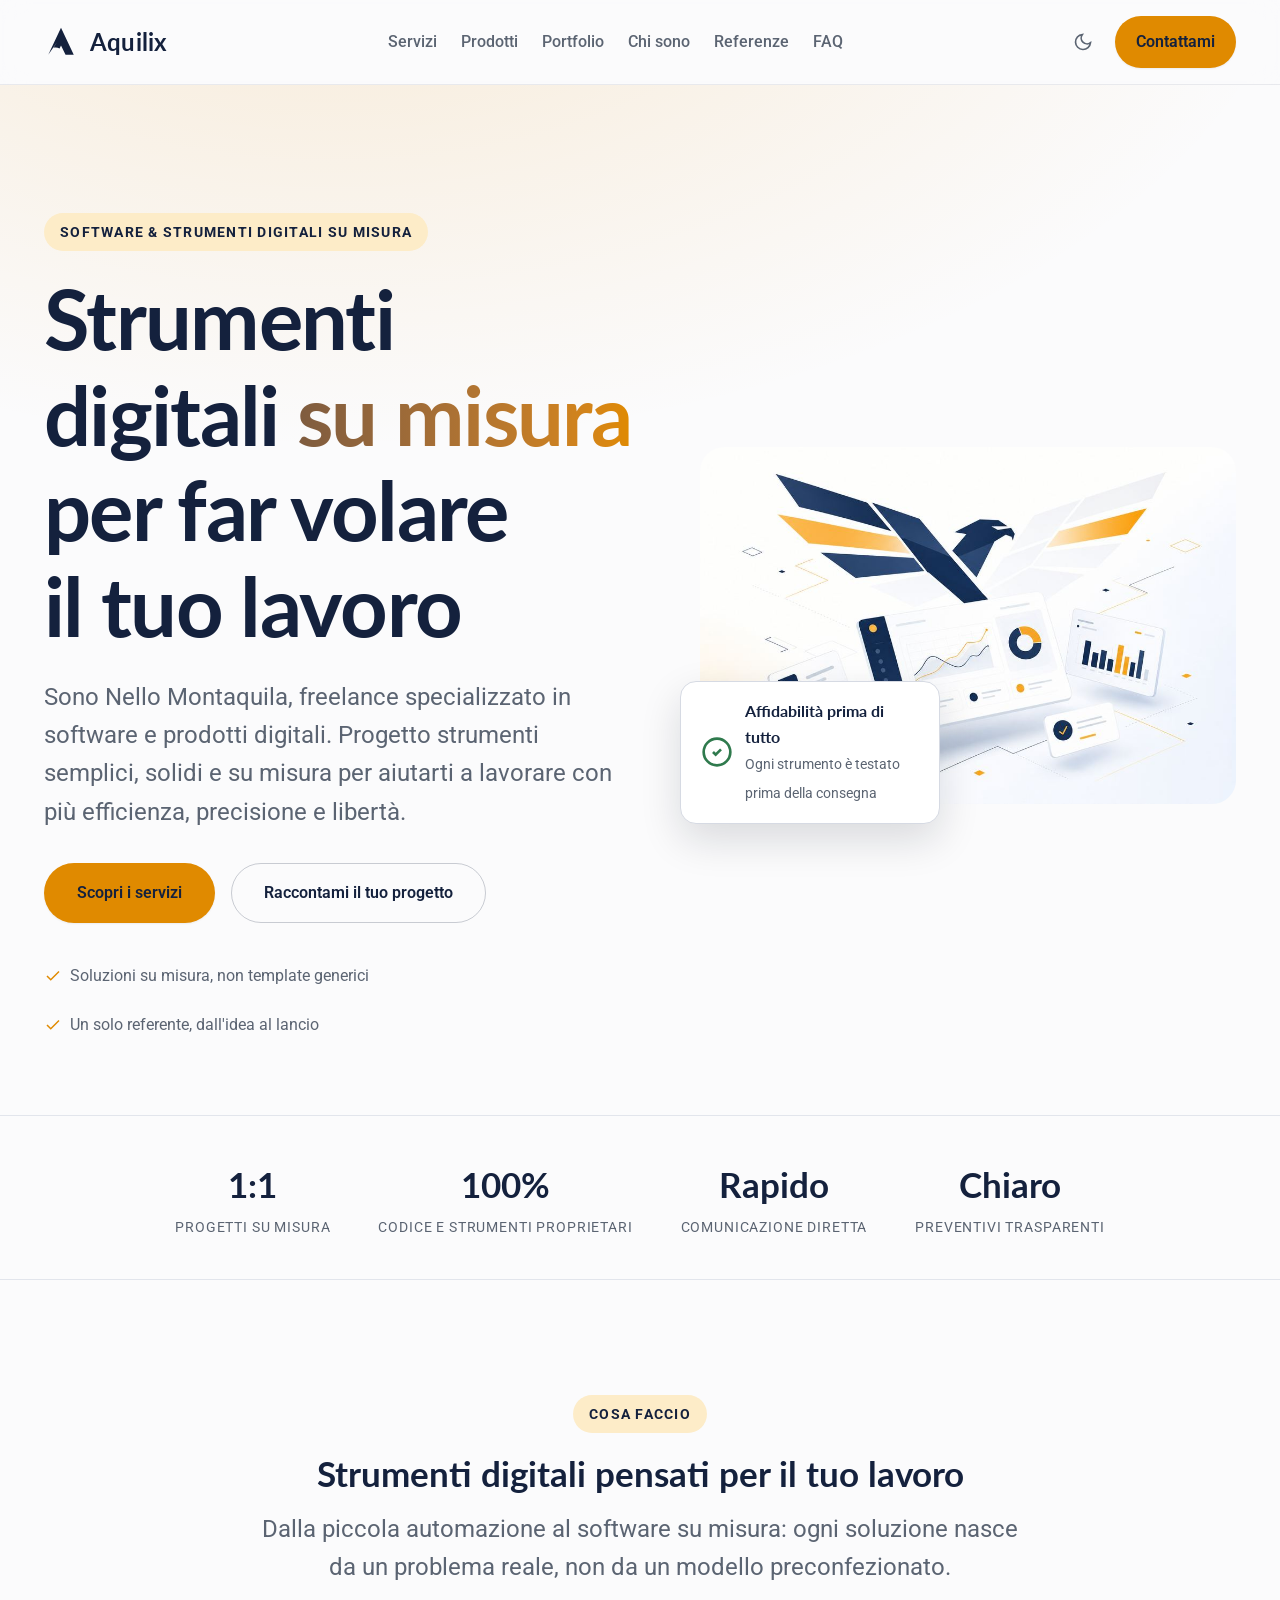
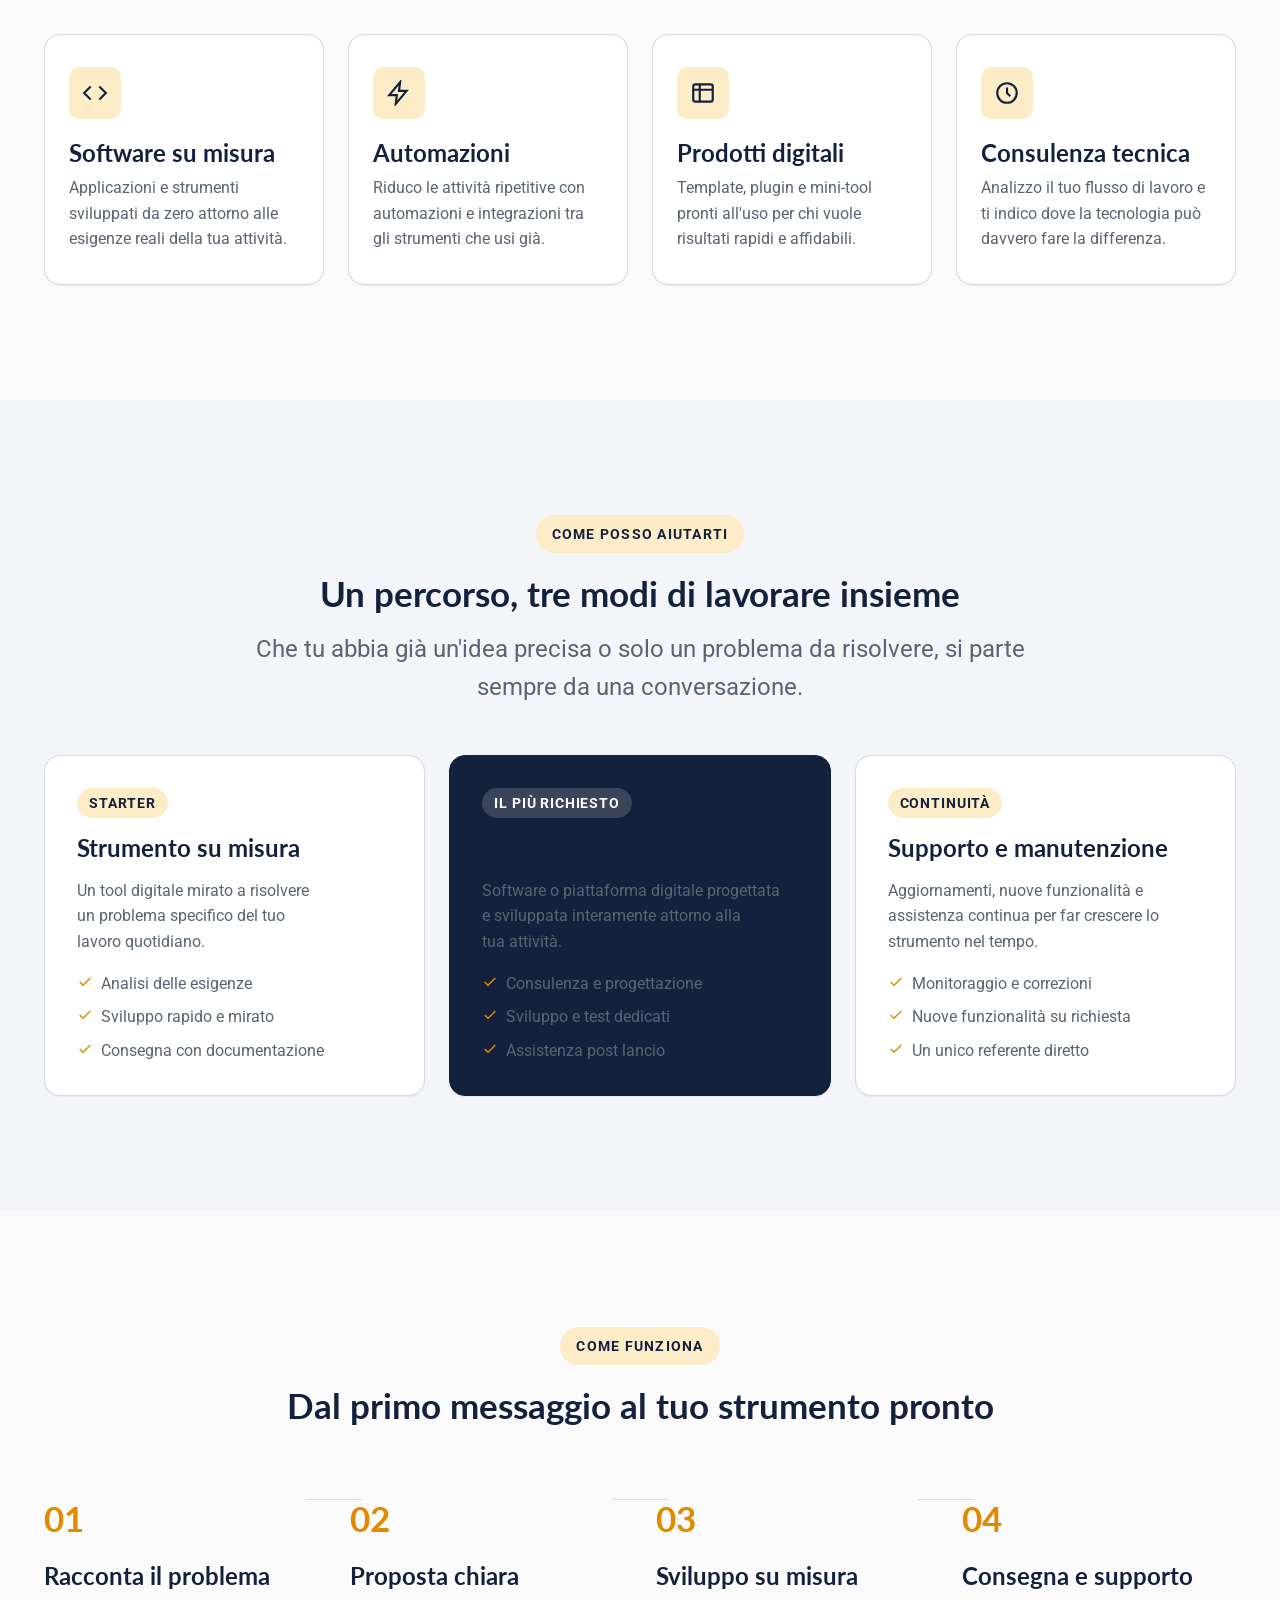
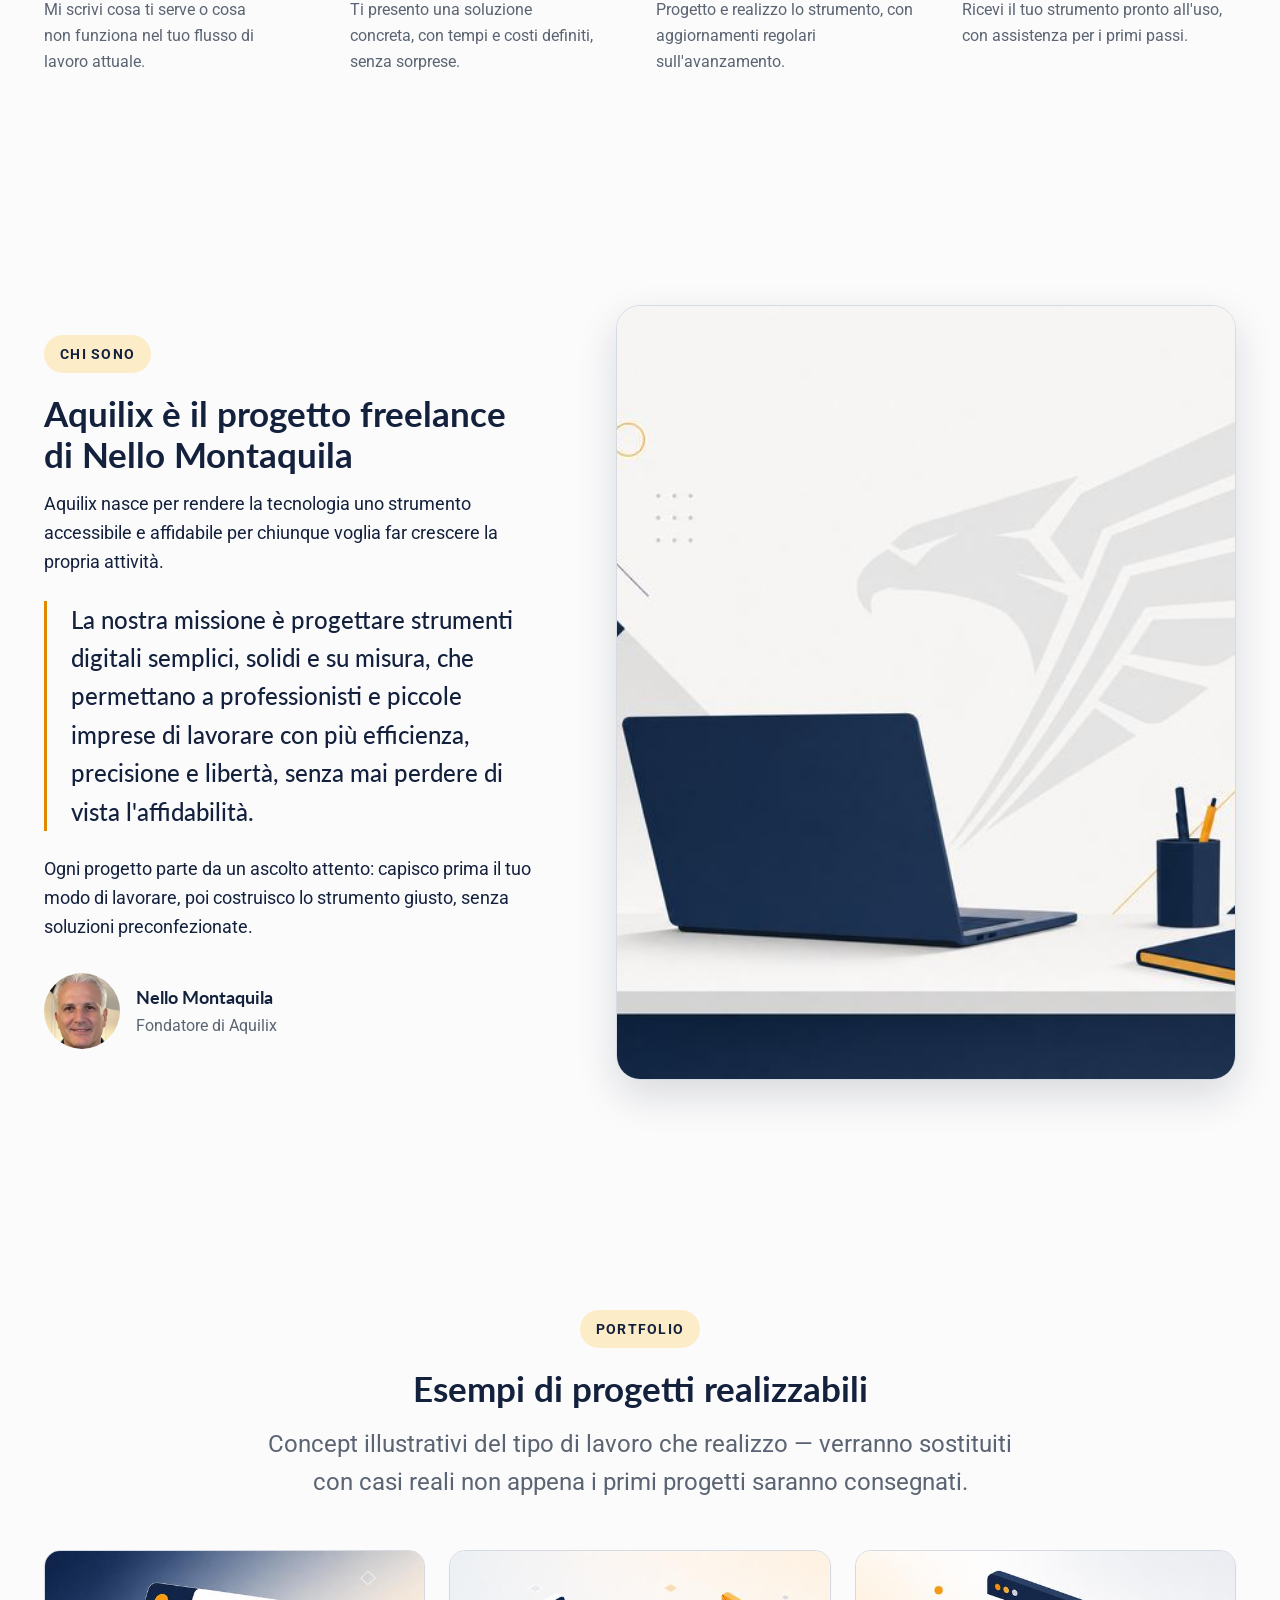
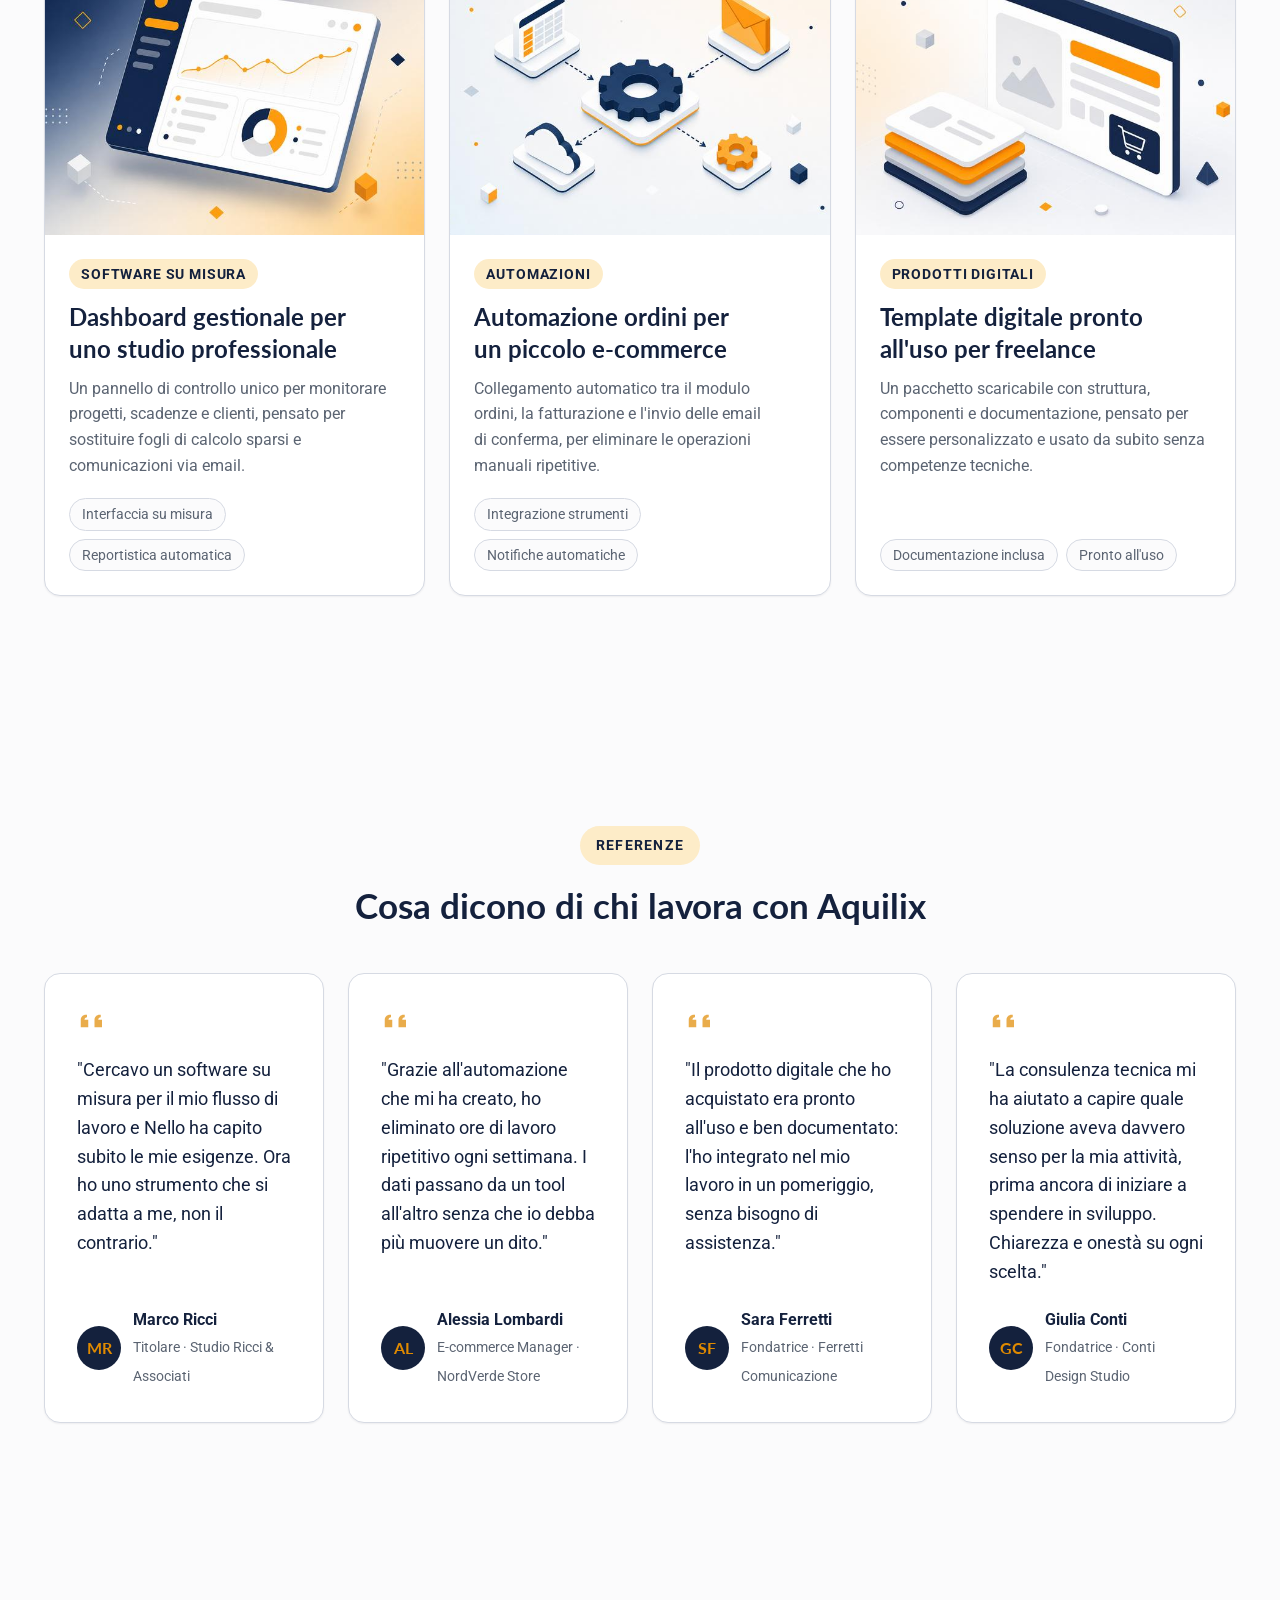
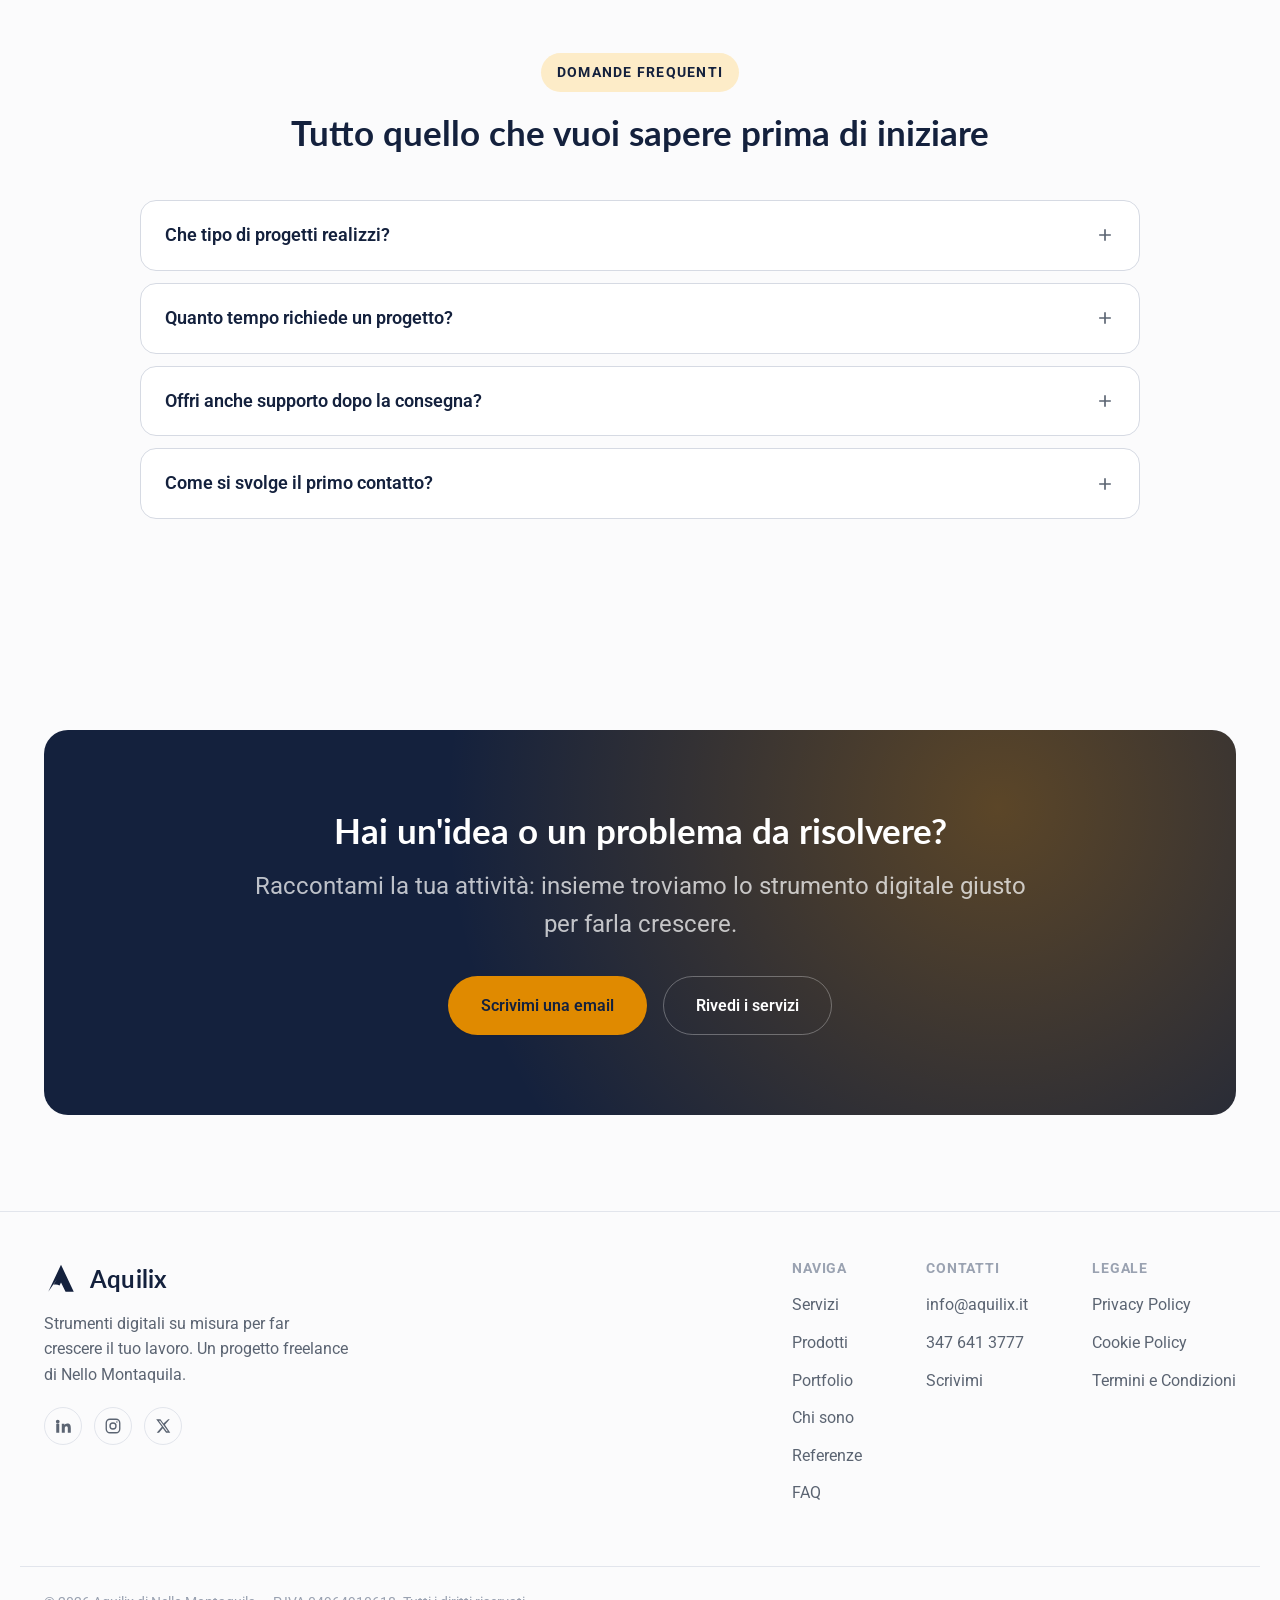
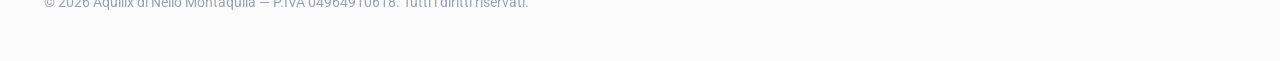
==== index.html @ 082eef7a "Add files via upload" ====
<!DOCTYPE html>
<html lang="it">
<head>
<meta charset="UTF-8" />
<meta name="viewport" content="width=device-width, initial-scale=1.0" />
<title>Aquilix — Strumenti digitali su misura per il tuo lavoro</title>
<meta name="description" content="Aquilix è il progetto freelance di Nello Montaquila: software, automazioni e strumenti digitali su misura per professionisti e piccole imprese." />
<link rel="canonical" href="https://aquilix.it/" />
<meta property="og:url" content="https://aquilix.it/" />
<meta property="og:title" content="Aquilix — Strumenti digitali su misura" />
<meta property="og:description" content="Software, automazioni e strumenti digitali su misura per professionisti e piccole imprese." />
<meta property="og:type" content="website" />
<link rel="icon" type="image/png" href="./assets/logo-mark.png" />

<link rel="preconnect" href="https://fonts.googleapis.com" />
<link rel="preconnect" href="https://fonts.gstatic.com" crossorigin />
<link href="https://fonts.googleapis.com/css2?family=Lato:wght@700;900&family=Roboto:wght@400;500;700&display=swap" rel="stylesheet" />

<link rel="stylesheet" href="./base.css" />
<link rel="stylesheet" href="./style.css" />
</head>
<body>

<a href="#main" class="sr-only">Vai al contenuto principale</a>

<!-- ============ HEADER ============ -->
<header class="header" id="site-header">
  <div class="container header-inner">
    <a href="#top" class="brand" aria-label="Aquilix — Home">
      <svg viewBox="0 0 24 24" fill="none" aria-hidden="true">
        <path d="M12 2 L21 21 L15.2 21 L12 14.5 L11 16.6 C9.6 15.9 8.3 15.6 6.7 16.1 L9 12.3 L3 21 L12 2 Z" fill="currentColor"/>
      </svg>
      Aquilix
    </a>

    <nav class="nav" aria-label="Navigazione principale">
      <ul class="nav-links" role="list">
        <li><a href="#servizi">Servizi</a></li>
        <li><a href="#prodotti">Prodotti</a></li>
        <li><a href="#portfolio">Portfolio</a></li>
        <li><a href="#chi-sono">Chi sono</a></li>
        <li><a href="#referenze">Referenze</a></li>
        <li><a href="#faq">FAQ</a></li>
      </ul>
    </nav>

    <div class="header-actions">
      <button class="theme-toggle" type="button" data-theme-toggle aria-label="Attiva tema scuro">
        <svg viewBox="0 0 24 24" fill="none" stroke="currentColor" stroke-width="2" aria-hidden="true"><path d="M21 12.79A9 9 0 1 1 11.21 3 7 7 0 0 0 21 12.79z"/></svg>
      </button>
      <a href="#contatti" class="btn btn--primary btn--sm">Contattami</a>
      <button class="nav-toggle" type="button" id="navToggle" aria-label="Apri il menu" aria-expanded="false">
        <svg viewBox="0 0 24 24" fill="none" stroke="currentColor" stroke-width="2" aria-hidden="true"><path d="M3 6h18M3 12h18M3 18h18"/></svg>
      </button>
    </div>
  </div>

  <div class="container">
    <nav class="mobile-menu" aria-label="Navigazione mobile">
      <a href="#servizi">Servizi</a>
      <a href="#prodotti">Prodotti</a>
      <a href="#portfolio">Portfolio</a>
      <a href="#chi-sono">Chi sono</a>
      <a href="#referenze">Referenze</a>
      <a href="#faq">FAQ</a>
      <a href="#contatti" class="btn btn--primary">Contattami</a>
    </nav>
  </div>
</header>

<main id="main">

  <!-- ============ HERO ============ -->
  <section class="hero" id="top">
    <div class="container hero-grid">
      <div class="hero-copy">
        <span class="section-eyebrow">Software &amp; strumenti digitali su misura</span>
        <h1 class="hero-title">Strumenti digitali <em>su misura</em> per far volare il tuo lavoro</h1>
        <p class="hero-sub">Sono Nello Montaquila, freelance specializzato in software e prodotti digitali. Progetto strumenti semplici, solidi e su misura per aiutarti a lavorare con più efficienza, precisione e libertà.</p>
        <div class="hero-actions">
          <a href="#servizi" class="btn btn--primary">Scopri i servizi</a>
          <a href="#contatti" class="btn btn--outline">Raccontami il tuo progetto</a>
        </div>
        <div class="hero-meta">
          <div class="hero-meta-item">
            <svg viewBox="0 0 24 24" fill="none" stroke="currentColor" stroke-width="2" aria-hidden="true"><path d="M20 6 9 17l-5-5"/></svg>
            Soluzioni su misura, non template generici
          </div>
          <div class="hero-meta-item">
            <svg viewBox="0 0 24 24" fill="none" stroke="currentColor" stroke-width="2" aria-hidden="true"><path d="M20 6 9 17l-5-5"/></svg>
            Un solo referente, dall'idea al lancio
          </div>
        </div>
      </div>

      <div class="hero-visual">
        <img src="./assets/hero-visual.jpg" alt="Illustrazione astratta di scrivania e strumenti software del brand Aquilix, nei colori navy e ambra" width="1200" height="900" />
        <div class="hero-visual-card">
          <svg viewBox="0 0 24 24" fill="none" stroke="currentColor" stroke-width="2" aria-hidden="true"><circle cx="12" cy="12" r="10"/><path d="M9 12l2 2 4-4"/></svg>
          <div>
            <strong>Affidabilità prima di tutto</strong>
            <span>Ogni strumento è testato prima della consegna</span>
          </div>
        </div>
      </div>
    </div>
  </section>

  <!-- ============ TRUST STRIP ============ -->
  <section class="trust-strip" aria-label="Punti di forza">
    <div class="container">
      <div class="trust-item"><strong>1:1</strong><span>Progetti su misura</span></div>
      <div class="trust-item"><strong>100%</strong><span>Codice e strumenti proprietari</span></div>
      <div class="trust-item"><strong>Rapido</strong><span>Comunicazione diretta</span></div>
      <div class="trust-item"><strong>Chiaro</strong><span>Preventivi trasparenti</span></div>
    </div>
  </section>

  <!-- ============ SERVIZI ============ -->
  <section id="servizi">
    <div class="container">
      <div class="section-head section-head--center">
        <span class="section-eyebrow">Cosa faccio</span>
        <h2 class="section-title">Strumenti digitali pensati per il tuo lavoro</h2>
        <p class="section-lede">Dalla piccola automazione al software su misura: ogni soluzione nasce da un problema reale, non da un modello preconfezionato.</p>
      </div>

      <div class="feature-grid">
        <article class="feature-card">
          <div class="feature-icon">
            <svg viewBox="0 0 24 24" fill="none" stroke="currentColor" stroke-width="2" aria-hidden="true"><path d="M16 18l6-6-6-6M8 6l-6 6 6 6"/></svg>
          </div>
          <h3>Software su misura</h3>
          <p>Applicazioni e strumenti sviluppati da zero attorno alle esigenze reali della tua attività.</p>
        </article>

        <article class="feature-card">
          <div class="feature-icon">
            <svg viewBox="0 0 24 24" fill="none" stroke="currentColor" stroke-width="2" aria-hidden="true"><path d="M13 2 3 14h7l-1 8 10-12h-7l1-8z"/></svg>
          </div>
          <h3>Automazioni</h3>
          <p>Riduco le attività ripetitive con automazioni e integrazioni tra gli strumenti che usi già.</p>
        </article>

        <article class="feature-card">
          <div class="feature-icon">
            <svg viewBox="0 0 24 24" fill="none" stroke="currentColor" stroke-width="2" aria-hidden="true"><rect x="3" y="4" width="18" height="16" rx="2"/><path d="M3 9h18M9 4v16"/></svg>
          </div>
          <h3>Prodotti digitali</h3>
          <p>Template, plugin e mini-tool pronti all'uso per chi vuole risultati rapidi e affidabili.</p>
        </article>

        <article class="feature-card">
          <div class="feature-icon">
            <svg viewBox="0 0 24 24" fill="none" stroke="currentColor" stroke-width="2" aria-hidden="true"><circle cx="12" cy="12" r="9"/><path d="M12 7v5l3 3"/></svg>
          </div>
          <h3>Consulenza tecnica</h3>
          <p>Analizzo il tuo flusso di lavoro e ti indico dove la tecnologia può davvero fare la differenza.</p>
        </article>
      </div>
    </div>
  </section>

  <!-- ============ PRODOTTI ============ -->
  <section id="prodotti" class="products-section">
    <div class="container">
      <div class="section-head section-head--center">
        <span class="section-eyebrow">Come posso aiutarti</span>
        <h2 class="section-title">Un percorso, tre modi di lavorare insieme</h2>
        <p class="section-lede">Che tu abbia già un'idea precisa o solo un problema da risolvere, si parte sempre da una conversazione.</p>
      </div>

      <div class="product-grid">
        <article class="product-card">
          <span class="product-tag">Starter</span>
          <h3>Strumento su misura</h3>
          <p>Un tool digitale mirato a risolvere un problema specifico del tuo lavoro quotidiano.</p>
          <ul role="list">
            <li><svg viewBox="0 0 24 24" fill="none" stroke="currentColor" stroke-width="2"><path d="M20 6 9 17l-5-5"/></svg>Analisi delle esigenze</li>
            <li><svg viewBox="0 0 24 24" fill="none" stroke="currentColor" stroke-width="2"><path d="M20 6 9 17l-5-5"/></svg>Sviluppo rapido e mirato</li>
            <li><svg viewBox="0 0 24 24" fill="none" stroke="currentColor" stroke-width="2"><path d="M20 6 9 17l-5-5"/></svg>Consegna con documentazione</li>
          </ul>
        </article>

        <article class="product-card product-card--featured">
          <span class="product-tag">Il più richiesto</span>
          <h3>Progetto su misura completo</h3>
          <p>Software o piattaforma digitale progettata e sviluppata interamente attorno alla tua attività.</p>
          <ul role="list">
            <li><svg viewBox="0 0 24 24" fill="none" stroke="currentColor" stroke-width="2"><path d="M20 6 9 17l-5-5"/></svg>Consulenza e progettazione</li>
            <li><svg viewBox="0 0 24 24" fill="none" stroke="currentColor" stroke-width="2"><path d="M20 6 9 17l-5-5"/></svg>Sviluppo e test dedicati</li>
            <li><svg viewBox="0 0 24 24" fill="none" stroke="currentColor" stroke-width="2"><path d="M20 6 9 17l-5-5"/></svg>Assistenza post lancio</li>
          </ul>
        </article>

        <article class="product-card">
          <span class="product-tag">Continuità</span>
          <h3>Supporto e manutenzione</h3>
          <p>Aggiornamenti, nuove funzionalità e assistenza continua per far crescere lo strumento nel tempo.</p>
          <ul role="list">
            <li><svg viewBox="0 0 24 24" fill="none" stroke="currentColor" stroke-width="2"><path d="M20 6 9 17l-5-5"/></svg>Monitoraggio e correzioni</li>
            <li><svg viewBox="0 0 24 24" fill="none" stroke="currentColor" stroke-width="2"><path d="M20 6 9 17l-5-5"/></svg>Nuove funzionalità su richiesta</li>
            <li><svg viewBox="0 0 24 24" fill="none" stroke="currentColor" stroke-width="2"><path d="M20 6 9 17l-5-5"/></svg>Un unico referente diretto</li>
          </ul>
        </article>
      </div>
    </div>
  </section>

  <!-- ============ COME FUNZIONA ============ -->
  <section id="processo">
    <div class="container">
      <div class="section-head section-head--center">
        <span class="section-eyebrow">Come funziona</span>
        <h2 class="section-title">Dal primo messaggio al tuo strumento pronto</h2>
      </div>

      <div class="process-grid">
        <div class="process-step">
          <h3>Racconta il problema</h3>
          <p>Mi scrivi cosa ti serve o cosa non funziona nel tuo flusso di lavoro attuale.</p>
        </div>
        <div class="process-step">
          <h3>Proposta chiara</h3>
          <p>Ti presento una soluzione concreta, con tempi e costi definiti, senza sorprese.</p>
        </div>
        <div class="process-step">
          <h3>Sviluppo su misura</h3>
          <p>Progetto e realizzo lo strumento, con aggiornamenti regolari sull'avanzamento.</p>
        </div>
        <div class="process-step">
          <h3>Consegna e supporto</h3>
          <p>Ricevi il tuo strumento pronto all'uso, con assistenza per i primi passi.</p>
        </div>
      </div>
    </div>
  </section>

  <!-- ============ CHI SONO / MISSION ============ -->
  <section id="chi-sono" class="about-section">
    <div class="container about-grid">
      <div class="about-copy">
        <span class="section-eyebrow">Chi sono</span>
        <h2 class="section-title">Aquilix è il progetto freelance di Nello Montaquila</h2>
        <p>Aquilix nasce per rendere la tecnologia uno strumento accessibile e affidabile per chiunque voglia far crescere la propria attività.</p>
        <blockquote>La nostra missione è progettare strumenti digitali semplici, solidi e su misura, che permettano a professionisti e piccole imprese di lavorare con più efficienza, precisione e libertà, senza mai perdere di vista l'affidabilità.</blockquote>
        <p>Ogni progetto parte da un ascolto attento: capisco prima il tuo modo di lavorare, poi costruisco lo strumento giusto, senza soluzioni preconfezionate.</p>

        <div class="about-signoff">
          <div class="about-signoff-mark">
            <img src="./assets/nello-avatar.jpg" alt="Ritratto di Nello Montaquila" width="76" height="76" />
          </div>
          <div>
            <strong>Nello Montaquila</strong>
            <span>Fondatore di Aquilix</span>
          </div>
        </div>
      </div>

      <div class="about-visual">
        <img src="./assets/about-visual.jpg" alt="Illustrazione astratta di dashboard e report del brand Aquilix, nei colori navy e ambra" width="1200" height="800" />
      </div>
    </div>
  </section>

  <!-- ============ PORTFOLIO ============ -->
  <section id="portfolio" class="portfolio-section">
    <div class="container">
      <div class="section-head section-head--center">
        <span class="section-eyebrow">Portfolio</span>
        <h2 class="section-title">Esempi di progetti realizzabili</h2>
        <p class="section-lede">Concept illustrativi del tipo di lavoro che realizzo &mdash; verranno sostituiti con casi reali non appena i primi progetti saranno consegnati.</p>
      </div>

      <div class="portfolio-grid">
        <article class="portfolio-card">
          <div class="portfolio-media">
            <img src="./assets/portfolio-1.jpg" alt="Concept di dashboard software su misura con grafici e statistiche" loading="lazy" width="640" height="480" />
          </div>
          <div class="portfolio-body">
            <span class="product-tag">Software su misura</span>
            <h3>Dashboard gestionale per uno studio professionale</h3>
            <p>Un pannello di controllo unico per monitorare progetti, scadenze e clienti, pensato per sostituire fogli di calcolo sparsi e comunicazioni via email.</p>
            <ul class="portfolio-tags" role="list">
              <li>Interfaccia su misura</li>
              <li>Reportistica automatica</li>
            </ul>
          </div>
        </article>

        <article class="portfolio-card">
          <div class="portfolio-media">
            <img src="./assets/portfolio-2.jpg" alt="Concept di flusso di automazione tra strumenti digitali" loading="lazy" width="640" height="480" />
          </div>
          <div class="portfolio-body">
            <span class="product-tag">Automazioni</span>
            <h3>Automazione ordini per un piccolo e-commerce</h3>
            <p>Collegamento automatico tra il modulo ordini, la fatturazione e l'invio delle email di conferma, per eliminare le operazioni manuali ripetitive.</p>
            <ul class="portfolio-tags" role="list">
              <li>Integrazione strumenti</li>
              <li>Notifiche automatiche</li>
            </ul>
          </div>
        </article>

        <article class="portfolio-card">
          <div class="portfolio-media">
            <img src="./assets/portfolio-3.jpg" alt="Concept di prodotto digitale pronto all'uso in vendita online" loading="lazy" width="640" height="480" />
          </div>
          <div class="portfolio-body">
            <span class="product-tag">Prodotti digitali</span>
            <h3>Template digitale pronto all'uso per freelance</h3>
            <p>Un pacchetto scaricabile con struttura, componenti e documentazione, pensato per essere personalizzato e usato da subito senza competenze tecniche.</p>
            <ul class="portfolio-tags" role="list">
              <li>Documentazione inclusa</li>
              <li>Pronto all'uso</li>
            </ul>
          </div>
        </article>
      </div>
    </div>
  </section>

  <!-- ============ REFERENZE ============ -->
  <section id="referenze">
    <div class="container">
      <div class="section-head section-head--center">
        <span class="section-eyebrow">Referenze</span>
        <h2 class="section-title">Cosa dicono di chi lavora con Aquilix</h2>
      </div>

      <div class="testimonial-grid">
        <figure class="testimonial-card">
          <svg class="testimonial-quote" viewBox="0 0 24 24" fill="currentColor" aria-hidden="true"><path d="M7 7c-2.2 0-4 1.8-4 4v6h6v-6H6c0-1.1.9-2 2-2V7zm11 0c-2.2 0-4 1.8-4 4v6h6v-6h-3c0-1.1.9-2 2-2V7z"/></svg>
          <blockquote>"Cercavo un software su misura per il mio flusso di lavoro e Nello ha capito subito le mie esigenze. Ora ho uno strumento che si adatta a me, non il contrario."</blockquote>
          <figcaption>
            <div class="testimonial-avatar">MR</div>
            <div>
              <strong>Marco Ricci</strong>
              <span>Titolare &middot; Studio Ricci &amp; Associati</span>
            </div>
          </figcaption>
        </figure>

        <figure class="testimonial-card">
          <svg class="testimonial-quote" viewBox="0 0 24 24" fill="currentColor" aria-hidden="true"><path d="M7 7c-2.2 0-4 1.8-4 4v6h6v-6H6c0-1.1.9-2 2-2V7zm11 0c-2.2 0-4 1.8-4 4v6h6v-6h-3c0-1.1.9-2 2-2V7z"/></svg>
          <blockquote>"Grazie all'automazione che mi ha creato, ho eliminato ore di lavoro ripetitivo ogni settimana. I dati passano da un tool all'altro senza che io debba più muovere un dito."</blockquote>
          <figcaption>
            <div class="testimonial-avatar">AL</div>
            <div>
              <strong>Alessia Lombardi</strong>
              <span>E-commerce Manager &middot; NordVerde Store</span>
            </div>
          </figcaption>
        </figure>

        <figure class="testimonial-card">
          <svg class="testimonial-quote" viewBox="0 0 24 24" fill="currentColor" aria-hidden="true"><path d="M7 7c-2.2 0-4 1.8-4 4v6h6v-6H6c0-1.1.9-2 2-2V7zm11 0c-2.2 0-4 1.8-4 4v6h6v-6h-3c0-1.1.9-2 2-2V7z"/></svg>
          <blockquote>"Il prodotto digitale che ho acquistato era pronto all'uso e ben documentato: l'ho integrato nel mio lavoro in un pomeriggio, senza bisogno di assistenza."</blockquote>
          <figcaption>
            <div class="testimonial-avatar">SF</div>
            <div>
              <strong>Sara Ferretti</strong>
              <span>Fondatrice &middot; Ferretti Comunicazione</span>
            </div>
          </figcaption>
        </figure>

        <figure class="testimonial-card">
          <svg class="testimonial-quote" viewBox="0 0 24 24" fill="currentColor" aria-hidden="true"><path d="M7 7c-2.2 0-4 1.8-4 4v6h6v-6H6c0-1.1.9-2 2-2V7zm11 0c-2.2 0-4 1.8-4 4v6h6v-6h-3c0-1.1.9-2 2-2V7z"/></svg>
          <blockquote>"La consulenza tecnica mi ha aiutato a capire quale soluzione aveva davvero senso per la mia attività, prima ancora di iniziare a spendere in sviluppo. Chiarezza e onestà su ogni scelta."</blockquote>
          <figcaption>
            <div class="testimonial-avatar">GC</div>
            <div>
              <strong>Giulia Conti</strong>
              <span>Fondatrice &middot; Conti Design Studio</span>
            </div>
          </figcaption>
        </figure>
      </div>
    </div>
  </section>

  <!-- ============ FAQ ============ -->
  <section id="faq">
    <div class="container">
      <div class="section-head section-head--center">
        <span class="section-eyebrow">Domande frequenti</span>
        <h2 class="section-title">Tutto quello che vuoi sapere prima di iniziare</h2>
      </div>

      <div class="faq-list">
        <div class="faq-item" data-open="false">
          <button class="faq-question" aria-expanded="false">
            Che tipo di progetti realizzi?
            <svg viewBox="0 0 24 24" fill="none" stroke="currentColor" stroke-width="2" aria-hidden="true"><path d="M12 5v14M5 12h14"/></svg>
          </button>
          <div class="faq-answer"><div class="faq-answer-inner"><p>Software su misura, automazioni tra strumenti esistenti e piccoli prodotti digitali pensati per semplificare attività ripetitive. Ogni progetto viene valutato singolarmente in base alle esigenze reali.</p></div></div>
        </div>

        <div class="faq-item" data-open="false">
          <button class="faq-question" aria-expanded="false">
            Quanto tempo richiede un progetto?
            <svg viewBox="0 0 24 24" fill="none" stroke="currentColor" stroke-width="2" aria-hidden="true"><path d="M12 5v14M5 12h14"/></svg>
          </button>
          <div class="faq-answer"><div class="faq-answer-inner"><p>Dipende dalla complessità: uno strumento mirato può richiedere pochi giorni, un progetto completo alcune settimane. Ti fornisco sempre una stima chiara prima di iniziare.</p></div></div>
        </div>

        <div class="faq-item" data-open="false">
          <button class="faq-question" aria-expanded="false">
            Offri anche supporto dopo la consegna?
            <svg viewBox="0 0 24 24" fill="none" stroke="currentColor" stroke-width="2" aria-hidden="true"><path d="M12 5v14M5 12h14"/></svg>
          </button>
          <div class="faq-answer"><div class="faq-answer-inner"><p>Sì. Ogni progetto include un periodo di assistenza post consegna e puoi scegliere un piano di manutenzione continuativa se hai bisogno di aggiornamenti regolari.</p></div></div>
        </div>

        <div class="faq-item" data-open="false">
          <button class="faq-question" aria-expanded="false">
            Come si svolge il primo contatto?
            <svg viewBox="0 0 24 24" fill="none" stroke="currentColor" stroke-width="2" aria-hidden="true"><path d="M12 5v14M5 12h14"/></svg>
          </button>
          <div class="faq-answer"><div class="faq-answer-inner"><p>Mi scrivi una breve descrizione del problema o dell'idea. Ci parliamo per capire obiettivi e priorità, poi ricevi una proposta scritta con tempi e costi.</p></div></div>
        </div>
      </div>
    </div>
  </section>

  <!-- ============ CTA / CONTATTI ============ -->
  <section class="cta-section" id="contatti">
    <div class="container">
      <div class="cta-panel">
        <h2 class="section-title">Hai un'idea o un problema da risolvere?</h2>
        <p class="section-lede">Raccontami la tua attività: insieme troviamo lo strumento digitale giusto per farla crescere.</p>
        <div class="cta-actions">
          <a href="mailto:info@aquilix.it" class="btn btn--primary">Scrivimi una email</a>
          <a href="#servizi" class="btn btn--outline">Rivedi i servizi</a>
        </div>
      </div>
    </div>
  </section>

</main>

<!-- ============ FOOTER ============ -->
<footer class="footer">
  <div class="container footer-inner">
    <div class="footer-brand">
      <a href="#top" class="brand">
        <svg viewBox="0 0 24 24" fill="none" aria-hidden="true">
          <path d="M12 2 L21 21 L15.2 21 L12 14.5 L11 16.6 C9.6 15.9 8.3 15.6 6.7 16.1 L9 12.3 L3 21 L12 2 Z" fill="currentColor"/>
        </svg>
        Aquilix
      </a>
      <p>Strumenti digitali su misura per far crescere il tuo lavoro. Un progetto freelance di Nello Montaquila.</p>

      <div class="footer-social" aria-label="Profili social di Aquilix">
        <a href="https://www.linkedin.com/in/nellomontaquila" target="_blank" rel="noopener noreferrer" aria-label="Aquilix su LinkedIn" title="LinkedIn (esempio, personalizza con il tuo profilo)">
          <svg viewBox="0 0 24 24" fill="currentColor" aria-hidden="true"><path d="M4.98 3.5a2.5 2.5 0 1 1 0 5 2.5 2.5 0 0 1 0-5zM3 9h4v12H3V9zm7 0h3.8v1.7h.05c.53-1 1.83-2.05 3.77-2.05 4.03 0 4.78 2.65 4.78 6.1V21h-4v-5.6c0-1.34-.03-3.05-1.86-3.05-1.87 0-2.16 1.46-2.16 2.96V21h-4V9z"/></svg>
        </a>
        <a href="https://www.instagram.com/aquilix.it" target="_blank" rel="noopener noreferrer" aria-label="Aquilix su Instagram" title="Instagram (esempio, personalizza con il tuo profilo)">
          <svg viewBox="0 0 24 24" fill="none" stroke="currentColor" stroke-width="1.8" aria-hidden="true"><rect x="3" y="3" width="18" height="18" rx="5"/><circle cx="12" cy="12" r="4"/><circle cx="17.2" cy="6.8" r="1" fill="currentColor" stroke="none"/></svg>
        </a>
        <a href="https://x.com/aquilix_it" target="_blank" rel="noopener noreferrer" aria-label="Aquilix su X" title="X / Twitter (esempio, personalizza con il tuo profilo)">
          <svg viewBox="0 0 24 24" fill="currentColor" aria-hidden="true"><path d="M18.9 3H21l-6.5 7.4L21.7 21h-5.6l-4.4-6-5 6H3.6l6.9-7.9L2.9 3h5.7l4 5.5L18.9 3zm-2 16h1.6L8.2 4.9H6.5L16.9 19z"/></svg>
        </a>
      </div>
    </div>

    <div class="footer-cols">
      <div class="footer-col">
        <h4>Naviga</h4>
        <a href="#servizi">Servizi</a>
        <a href="#prodotti">Prodotti</a>
        <a href="#portfolio">Portfolio</a>
        <a href="#chi-sono">Chi sono</a>
        <a href="#referenze">Referenze</a>
        <a href="#faq">FAQ</a>
      </div>
      <div class="footer-col">
        <h4>Contatti</h4>
        <a href="mailto:info@aquilix.it">info@aquilix.it</a>
        <a href="tel:+393476413777">347 641 3777</a>
        <a href="#contatti">Scrivimi</a>
      </div>
      <div class="footer-col">
        <h4>Legale</h4>
        <a href="./privacy.html">Privacy Policy</a>
        <a href="./cookie-policy.html">Cookie Policy</a>
        <a href="./termini-e-condizioni.html">Termini e Condizioni</a>
      </div>
    </div>
  </div>

  <div class="container footer-bottom">
    <span>© 2026 Aquilix di Nello Montaquila — P.IVA 04964910618. Tutti i diritti riservati.</span>
  </div>
</footer>

<script>
(function () {
  const t = document.querySelector('[data-theme-toggle]'),
    r = document.documentElement;
  let d = matchMedia('(prefers-color-scheme:dark)').matches ? 'dark' : 'light';
  r.setAttribute('data-theme', d);
  updateToggleIcon();
  t && t.addEventListener('click', () => {
    d = d === 'dark' ? 'light' : 'dark';
    r.setAttribute('data-theme', d);
    updateToggleIcon();
  });
  function updateToggleIcon() {
    if (!t) return;
    t.setAttribute('aria-label', 'Attiva tema ' + (d === 'dark' ? 'chiaro' : 'scuro'));
    t.innerHTML = d === 'dark'
      ? '<svg viewBox="0 0 24 24" fill="none" stroke="currentColor" stroke-width="2"><circle cx="12" cy="12" r="5"/><path d="M12 1v2M12 21v2M4.22 4.22l1.42 1.42M18.36 18.36l1.42 1.42M1 12h2M21 12h2M4.22 19.78l1.42-1.42M18.36 5.64l1.42-1.42"/></svg>'
      : '<svg viewBox="0 0 24 24" fill="none" stroke="currentColor" stroke-width="2"><path d="M21 12.79A9 9 0 1 1 11.21 3 7 7 0 0 0 21 12.79z"/></svg>';
  }
})();

// Header show/hide on scroll
(function () {
  const header = document.getElementById('site-header');
  let lastY = window.scrollY;
  window.addEventListener('scroll', () => {
    const y = window.scrollY;
    header.classList.toggle('header--scrolled', y > 8);
    if (y > lastY && y > 120) {
      header.classList.add('header--hidden');
    } else {
      header.classList.remove('header--hidden');
    }
    lastY = y;
  }, { passive: true });
})();

// Mobile menu toggle
(function () {
  const btn = document.getElementById('navToggle');
  btn && btn.addEventListener('click', () => {
    const open = document.body.classList.toggle('menu-open');
    btn.setAttribute('aria-expanded', open ? 'true' : 'false');
    btn.setAttribute('aria-label', open ? 'Chiudi il menu' : 'Apri il menu');
  });
  document.querySelectorAll('.mobile-menu a').forEach((a) => {
    a.addEventListener('click', () => {
      document.body.classList.remove('menu-open');
      btn && btn.setAttribute('aria-expanded', 'false');
    });
  });
})();

// FAQ accordion
(function () {
  document.querySelectorAll('.faq-item').forEach((item) => {
    const btn = item.querySelector('.faq-question');
    btn.addEventListener('click', () => {
      const isOpen = item.getAttribute('data-open') === 'true';
      document.querySelectorAll('.faq-item').forEach((i) => {
        i.setAttribute('data-open', 'false');
        i.querySelector('.faq-question').setAttribute('aria-expanded', 'false');
      });
      if (!isOpen) {
        item.setAttribute('data-open', 'true');
        btn.setAttribute('aria-expanded', 'true');
      }
    });
  });
})();
</script>

</body>
</html>
---- base.css ----
/* base.css */
*,
*::before,
*::after {
  box-sizing: border-box;
  margin: 0;
  padding: 0;
}

html {
  -moz-text-size-adjust: none;
  -webkit-text-size-adjust: none;
  text-size-adjust: none;
  -webkit-font-smoothing: antialiased;
  -moz-osx-font-smoothing: grayscale;
  text-rendering: optimizeLegibility;
  scroll-behavior: smooth;
  hanging-punctuation: first last;
  scroll-padding-top: var(--space-16);
}

body {
  min-height: 100dvh;
  line-height: 1.6;
  font-family: var(--font-body, sans-serif);
  font-size: var(--text-base);
  color: var(--color-text);
  background-color: var(--color-bg);
}

img,
picture,
video,
canvas,
svg {
  display: block;
  max-width: 100%;
  height: auto;
}
ul[role='list'],
ol[role='list'] {
  list-style: none;
}
input,
button,
textarea,
select {
  font: inherit;
  color: inherit;
}

h1,
h2,
h3,
h4,
h5,
h6 {
  text-wrap: balance;
  line-height: 1.15;
}
p,
li,
figcaption {
  text-wrap: pretty;
  max-width: 72ch;
}

::selection {
  background: oklch(from var(--color-primary) l c h / 0.25);
  color: var(--color-text);
}

:focus-visible {
  outline: 2px solid var(--color-primary);
  outline-offset: 3px;
  border-radius: var(--radius-sm);
}

@media (prefers-reduced-motion: reduce) {
  *,
  *::before,
  *::after {
    animation-duration: 0.01ms !important;
    animation-iteration-count: 1 !important;
    transition-duration: 0.01ms !important;
    scroll-behavior: auto !important;
  }
}

button {
  cursor: pointer;
  background: none;
  border: none;
}
table {
  border-collapse: collapse;
  width: 100%;
}

a,
button,
[role='button'],
[role='link'],
input,
textarea,
select {
  transition:
    color var(--transition-interactive),
    background var(--transition-interactive),
    border-color var(--transition-interactive),
    box-shadow var(--transition-interactive);
}

.sr-only {
  position: absolute;
  width: 1px;
  height: 1px;
  padding: 0;
  margin: -1px;
  overflow: hidden;
  clip: rect(0, 0, 0, 0);
  white-space: nowrap;
  border-width: 0;
}
---- style.css ----
/* ============================================
   AQUILIX — Design Tokens
   ============================================ */
:root {
  /* Type scale */
  --text-xs: clamp(0.75rem, 0.7rem + 0.25vw, 0.875rem);
  --text-sm: clamp(0.875rem, 0.8rem + 0.35vw, 1rem);
  --text-base: clamp(1rem, 0.95rem + 0.25vw, 1.125rem);
  --text-lg: clamp(1.125rem, 1rem + 0.75vw, 1.5rem);
  --text-xl: clamp(1.5rem, 1.2rem + 1.25vw, 2.25rem);
  --text-2xl: clamp(2rem, 1.2rem + 2.5vw, 3.25rem);
  --text-3xl: clamp(2.5rem, 1rem + 4vw, 4.5rem);
  --text-hero: clamp(2.75rem, 1.2rem + 5vw, 5.5rem);

  /* Spacing (4px system) */
  --space-1: 0.25rem;
  --space-2: 0.5rem;
  --space-3: 0.75rem;
  --space-4: 1rem;
  --space-5: 1.25rem;
  --space-6: 1.5rem;
  --space-8: 2rem;
  --space-10: 2.5rem;
  --space-12: 3rem;
  --space-16: 4rem;
  --space-20: 5rem;
  --space-24: 6rem;
  --space-32: 8rem;

  /* Radius */
  --radius-sm: 0.375rem;
  --radius-md: 0.625rem;
  --radius-lg: 1rem;
  --radius-xl: 1.5rem;
  --radius-full: 9999px;

  /* Transitions */
  --transition-interactive: 180ms cubic-bezier(0.16, 1, 0.3, 1);

  /* Content widths */
  --content-narrow: 640px;
  --content-default: 1000px;
  --content-wide: 1240px;
  --content-full: 100%;

  /* Fonts — matches the Aquilix brand identity (brand board) */
  --font-display: 'Lato', 'Segoe UI', sans-serif;
  --font-body: 'Roboto', 'Segoe UI', sans-serif;

  /* Fixed brand navy — always dark, does not invert between themes.
     Use for surfaces that must stay on-brand navy in both light and dark mode
     (featured cards, CTA panel, logo marks). */
  --color-navy: #14213d;
  --color-navy-2: #1c2c50;
}

/* ============================================
   AQUILIX Brand Palette — Light
   ============================================ */
:root,
[data-theme='light'] {
  --color-bg: #fbfbfc;
  --color-surface: #ffffff;
  --color-surface-2: #f4f5f8;
  --color-surface-offset: #eceef3;
  --color-surface-offset-2: #e3e6ed;
  --color-divider: #e2e5ec;
  --color-border: #d6dae3;

  --color-text: #14213d;
  --color-text-muted: #5b6472;
  --color-text-faint: #9aa2b1;
  --color-text-inverse: #ffffff;

  /* Brand ink (navy) — used for surfaces/text emphasis, not the interactive accent */
  --color-ink: #14213d;
  --color-ink-2: #1c2c50;

  /* Primary accent — amber */
  --color-primary: #e08a00;
  --color-primary-hover: #c67a00;
  --color-primary-active: #a86700;
  --color-primary-highlight: #fdecc8;
  --color-primary-contrast: #14213d;

  --color-success: #2f7a4d;
  --color-error: #b3312c;

  --shadow-sm: 0 1px 2px oklch(0.2 0.03 260 / 0.06);
  --shadow-md: 0 6px 16px oklch(0.2 0.03 260 / 0.08);
  --shadow-lg: 0 16px 40px oklch(0.2 0.03 260 / 0.14);
}

/* ============================================
   AQUILIX Brand Palette — Dark
   ============================================ */
[data-theme='dark'] {
  --color-bg: #0a1120;
  --color-surface: #111a2e;
  --color-surface-2: #162140;
  --color-surface-offset: #1a2748;
  --color-surface-offset-2: #202f56;
  --color-divider: #253154;
  --color-border: #2e3c66;

  --color-text: #e8ebf3;
  --color-text-muted: #a1a9bf;
  --color-text-faint: #6d7691;
  --color-text-inverse: #14213d;

  --color-ink: #dfe4f0;
  --color-ink-2: #f4f6fb;

  --color-primary: #fcb92e;
  --color-primary-hover: #fdc75a;
  --color-primary-active: #ffd987;
  --color-primary-highlight: #3a2c12;
  --color-primary-contrast: #14213d;

  --color-success: #6ec48c;
  --color-error: #e88b86;

  --shadow-sm: 0 1px 2px oklch(0 0 0 / 0.3);
  --shadow-md: 0 6px 16px oklch(0 0 0 / 0.35);
  --shadow-lg: 0 16px 40px oklch(0 0 0 / 0.5);
}

@media (prefers-color-scheme: dark) {
  :root:not([data-theme]) {
    --color-bg: #0a1120;
    --color-surface: #111a2e;
    --color-surface-2: #162140;
    --color-surface-offset: #1a2748;
    --color-surface-offset-2: #202f56;
    --color-divider: #253154;
    --color-border: #2e3c66;
    --color-text: #e8ebf3;
    --color-text-muted: #a1a9bf;
    --color-text-faint: #6d7691;
    --color-text-inverse: #14213d;
    --color-ink: #dfe4f0;
    --color-ink-2: #f4f6fb;
    --color-primary: #fcb92e;
    --color-primary-hover: #fdc75a;
    --color-primary-active: #ffd987;
    --color-primary-highlight: #3a2c12;
    --color-primary-contrast: #14213d;
    --shadow-sm: 0 1px 2px oklch(0 0 0 / 0.3);
    --shadow-md: 0 6px 16px oklch(0 0 0 / 0.35);
    --shadow-lg: 0 16px 40px oklch(0 0 0 / 0.5);
  }
}

/* ============================================
   Layout primitives
   ============================================ */
.container {
  max-width: var(--content-wide);
  margin-inline: auto;
  padding-inline: var(--space-6);
}
.container--narrow {
  max-width: var(--content-narrow);
}
.container--default {
  max-width: var(--content-default);
}

section {
  padding-block: clamp(var(--space-16), 9vw, var(--space-32));
}

.section-eyebrow {
  display: inline-flex;
  align-items: center;
  gap: var(--space-2);
  font-family: var(--font-body);
  font-size: var(--text-xs);
  font-weight: 700;
  letter-spacing: 0.09em;
  text-transform: uppercase;
  color: var(--color-primary-contrast, var(--color-primary));
  background: var(--color-primary-highlight);
  padding: var(--space-2) var(--space-4);
  border-radius: var(--radius-full);
  margin-bottom: var(--space-5);
}
[data-theme='dark'] .section-eyebrow,
@media (prefers-color-scheme: dark) {
}
[data-theme='dark'] .section-eyebrow {
  color: var(--color-primary);
}

.section-title {
  font-family: var(--font-display);
  font-size: var(--text-xl);
  font-weight: 700;
  color: var(--color-text);
  margin-bottom: var(--space-4);
}

.section-lede {
  font-size: var(--text-lg);
  color: var(--color-text-muted);
  max-width: 60ch;
}

.section-head {
  margin-bottom: var(--space-12);
}
.section-head--center {
  text-align: center;
  margin-inline: auto;
}
.section-head--center .section-lede {
  margin-inline: auto;
}

/* ============================================
   Buttons
   ============================================ */
.btn {
  display: inline-flex;
  align-items: center;
  justify-content: center;
  gap: var(--space-2);
  font-family: var(--font-body);
  font-weight: 600;
  font-size: var(--text-sm);
  padding: var(--space-4) var(--space-8);
  border-radius: var(--radius-full);
  border: 1px solid transparent;
  white-space: nowrap;
  min-height: 48px;
  text-decoration: none;
}

.btn--primary {
  background: var(--color-primary);
  color: var(--color-primary-contrast);
  box-shadow: var(--shadow-sm);
}
.btn--primary:hover {
  background: var(--color-primary-hover);
  box-shadow: var(--shadow-md);
  transform: translateY(-1px);
}
.btn--primary:active {
  background: var(--color-primary-active);
  transform: translateY(0);
}

.btn--outline {
  background: transparent;
  color: var(--color-text);
  border-color: oklch(from var(--color-text) l c h / 0.22);
}
.btn--outline:hover {
  background: var(--color-surface-2);
  border-color: oklch(from var(--color-text) l c h / 0.35);
}

.btn--sm {
  padding: var(--space-3) var(--space-5);
  min-height: 40px;
}

/* ============================================
   Header
   ============================================ */
.header {
  position: sticky;
  top: 0;
  z-index: 50;
  background: color-mix(in oklab, var(--color-bg) 82%, transparent);
  backdrop-filter: blur(14px);
  border-bottom: 1px solid oklch(from var(--color-text) l c h / 0.08);
  transition:
    transform 0.3s cubic-bezier(0.16, 1, 0.3, 1),
    box-shadow 0.3s cubic-bezier(0.16, 1, 0.3, 1);
}
.header--hidden {
  transform: translateY(-100%);
}
.header--scrolled {
  box-shadow: var(--shadow-sm);
}

.header-inner {
  display: flex;
  align-items: center;
  justify-content: space-between;
  gap: var(--space-6);
  padding-block: var(--space-4);
}

.brand {
  display: flex;
  align-items: center;
  gap: var(--space-3);
  font-family: var(--font-display);
  font-weight: 700;
  font-size: var(--text-lg);
  color: var(--color-text);
  text-decoration: none;
  letter-spacing: 0.01em;
}
.brand svg {
  width: 34px;
  height: 34px;
  flex-shrink: 0;
}

.nav {
  display: flex;
  align-items: center;
  gap: var(--space-8);
}

.nav-links {
  display: flex;
  align-items: center;
  gap: var(--space-6);
}
.nav-links a {
  font-family: var(--font-body);
  font-size: var(--text-sm);
  font-weight: 500;
  color: var(--color-text-muted);
  text-decoration: none;
}
.nav-links a:hover {
  color: var(--color-text);
}

.header-actions {
  display: flex;
  align-items: center;
  gap: var(--space-3);
}

.theme-toggle {
  display: flex;
  align-items: center;
  justify-content: center;
  width: 40px;
  height: 40px;
  border-radius: var(--radius-full);
  color: var(--color-text-muted);
}
.theme-toggle:hover {
  background: var(--color-surface-2);
  color: var(--color-text);
}
.theme-toggle svg {
  width: 20px;
  height: 20px;
}

.nav-toggle {
  display: none;
  width: 44px;
  height: 44px;
  align-items: center;
  justify-content: center;
  border-radius: var(--radius-md);
  color: var(--color-text);
}
.nav-toggle svg {
  width: 24px;
  height: 24px;
}

.mobile-menu {
  display: none;
  flex-direction: column;
  gap: var(--space-1);
  padding: var(--space-4) 0 var(--space-6);
  border-top: 1px solid var(--color-divider);
}
.mobile-menu a {
  padding: var(--space-3) var(--space-2);
  font-family: var(--font-body);
  font-size: var(--text-base);
  font-weight: 500;
  color: var(--color-text);
  text-decoration: none;
  border-radius: var(--radius-md);
}
.mobile-menu a:hover {
  background: var(--color-surface-2);
}
.mobile-menu .btn {
  margin-top: var(--space-2);
}

body.menu-open .mobile-menu {
  display: flex;
}

/* ============================================
   Hero
   ============================================ */
.hero {
  padding-block: clamp(var(--space-16), 10vw, var(--space-32)) clamp(var(--space-12), 6vw, var(--space-24));
  position: relative;
  overflow: hidden;
}

.hero::before {
  content: '';
  position: absolute;
  inset: -20% -10% auto -10%;
  height: 620px;
  background: radial-gradient(
    ellipse at 30% 0%,
    color-mix(in oklab, var(--color-primary) 16%, transparent),
    transparent 65%
  );
  pointer-events: none;
  z-index: 0;
}

.hero-grid {
  position: relative;
  z-index: 1;
  display: grid;
  grid-template-columns: 1.05fr 0.95fr;
  gap: var(--space-16);
  align-items: center;
}

.hero-copy .section-eyebrow {
  color: var(--color-ink);
}
[data-theme='dark'] .hero-copy .section-eyebrow {
  color: var(--color-primary);
}

.hero-title {
  font-family: var(--font-display);
  font-size: var(--text-hero);
  font-weight: 700;
  letter-spacing: -0.02em;
  color: var(--color-text);
  margin-bottom: var(--space-6);
}
.hero-title em {
  font-style: normal;
  color: var(--color-primary-contrast, var(--color-text));
  background: linear-gradient(
    to right,
    color-mix(in oklab, var(--color-primary) 55%, var(--color-text)),
    var(--color-primary)
  );
  -webkit-background-clip: text;
  background-clip: text;
  color: transparent;
}

.hero-sub {
  font-size: var(--text-lg);
  color: var(--color-text-muted);
  max-width: 52ch;
  margin-bottom: var(--space-8);
}

.hero-actions {
  display: flex;
  flex-wrap: wrap;
  gap: var(--space-4);
  margin-bottom: var(--space-10);
}

.hero-meta {
  display: flex;
  flex-wrap: wrap;
  gap: var(--space-6) var(--space-8);
}
.hero-meta-item {
  display: flex;
  align-items: center;
  gap: var(--space-2);
  font-size: var(--text-sm);
  color: var(--color-text-muted);
}
.hero-meta-item svg {
  width: 18px;
  height: 18px;
  color: var(--color-primary);
  flex-shrink: 0;
}

.hero-visual {
  position: relative;
}
.hero-visual img {
  width: 100%;
  border-radius: var(--radius-xl);
}
.hero-visual-card {
  position: absolute;
  bottom: -1.25rem;
  left: -1.25rem;
  background: var(--color-surface);
  border: 1px solid var(--color-border);
  border-radius: var(--radius-lg);
  padding: var(--space-4) var(--space-5);
  box-shadow: var(--shadow-lg);
  display: flex;
  align-items: center;
  gap: var(--space-3);
  max-width: 260px;
}
.hero-visual-card svg {
  width: 32px;
  height: 32px;
  color: var(--color-success);
  flex-shrink: 0;
}
.hero-visual-card strong {
  display: block;
  font-family: var(--font-display);
  font-size: var(--text-sm);
  color: var(--color-text);
}
.hero-visual-card span {
  font-size: var(--text-xs);
  color: var(--color-text-muted);
}

/* ============================================
   Logos / mini trust strip
   ============================================ */
.trust-strip {
  padding-block: var(--space-10);
  border-block: 1px solid var(--color-divider);
}
.trust-strip .container {
  display: flex;
  flex-wrap: wrap;
  align-items: center;
  justify-content: center;
  gap: var(--space-8) var(--space-12);
  text-align: center;
}
.trust-item {
  display: flex;
  flex-direction: column;
  gap: var(--space-1);
}
.trust-item strong {
  font-family: var(--font-display);
  font-size: var(--text-xl);
  color: var(--color-text);
}
.trust-item span {
  font-size: var(--text-xs);
  color: var(--color-text-muted);
  text-transform: uppercase;
  letter-spacing: 0.06em;
}

/* ============================================
   Feature / value cards
   ============================================ */
.feature-grid {
  display: grid;
  grid-template-columns: repeat(4, 1fr);
  gap: var(--space-6);
}

.feature-card {
  background: var(--color-surface);
  border: 1px solid var(--color-border);
  border-radius: var(--radius-lg);
  padding: var(--space-8) var(--space-6);
  box-shadow: var(--shadow-sm);
}
.feature-card:hover {
  box-shadow: var(--shadow-md);
  border-color: oklch(from var(--color-primary) l c h / 0.4);
}

.feature-icon {
  display: flex;
  align-items: center;
  justify-content: center;
  width: 52px;
  height: 52px;
  border-radius: var(--radius-md);
  background: var(--color-primary-highlight);
  color: var(--color-primary-contrast, var(--color-primary));
  margin-bottom: var(--space-5);
}
[data-theme='dark'] .feature-icon {
  color: var(--color-primary);
}
.feature-icon svg {
  width: 26px;
  height: 26px;
}

.feature-card h3 {
  font-family: var(--font-display);
  font-size: var(--text-lg);
  color: var(--color-text);
  margin-bottom: var(--space-2);
}
.feature-card p {
  font-size: var(--text-sm);
  color: var(--color-text-muted);
}

/* ============================================
   Products section
   ============================================ */
.products-section {
  background: var(--color-surface-2);
}

.product-grid {
  display: grid;
  grid-template-columns: repeat(3, 1fr);
  gap: var(--space-6);
}

.product-card {
  background: var(--color-surface);
  border-radius: var(--radius-lg);
  border: 1px solid var(--color-border);
  padding: var(--space-8);
  display: flex;
  flex-direction: column;
  gap: var(--space-4);
  box-shadow: var(--shadow-sm);
}
.product-card--featured {
  background: var(--color-navy);
  border-color: var(--color-navy);
  color: #ffffff;
}
.product-card--featured h3,
.product-card--featured .product-tag {
  color: #ffffff;
}
.product-card--featured p,
.product-card--featured li {
  color: color-mix(in oklab, #ffffff 78%, transparent);
}
.product-card--featured .product-tag {
  background: color-mix(in oklab, #ffffff 16%, transparent);
}

.product-tag {
  align-self: flex-start;
  font-size: var(--text-xs);
  font-weight: 700;
  letter-spacing: 0.06em;
  text-transform: uppercase;
  color: var(--color-primary-contrast, var(--color-primary));
  background: var(--color-primary-highlight);
  padding: var(--space-1) var(--space-3);
  border-radius: var(--radius-full);
}
[data-theme='dark'] .product-tag {
  color: var(--color-primary);
}

.product-card h3 {
  font-family: var(--font-display);
  font-size: var(--text-lg);
  color: var(--color-text);
}
.product-card p {
  font-size: var(--text-sm);
  color: var(--color-text-muted);
}
.product-card ul {
  display: flex;
  flex-direction: column;
  gap: var(--space-2);
  margin-top: auto;
}
.product-card li {
  display: flex;
  align-items: flex-start;
  gap: var(--space-2);
  font-size: var(--text-sm);
  color: var(--color-text-muted);
}
.product-card li svg {
  width: 16px;
  height: 16px;
  color: var(--color-primary);
  flex-shrink: 0;
  margin-top: 3px;
}
.product-card--featured li svg {
  color: var(--color-primary);
}

/* ============================================
   Process / how it works
   ============================================ */
.process-grid {
  display: grid;
  grid-template-columns: repeat(4, 1fr);
  gap: var(--space-8);
  counter-reset: step;
}
.process-step {
  position: relative;
  padding-top: var(--space-4);
}
.process-step::before {
  counter-increment: step;
  content: counter(step, decimal-leading-zero);
  display: block;
  font-family: var(--font-display);
  font-size: var(--text-xl);
  font-weight: 700;
  color: var(--color-primary);
  margin-bottom: var(--space-4);
}
.process-step:not(:last-child)::after {
  content: '';
  position: absolute;
  top: 1.6rem;
  left: calc(100% - 0.75rem);
  width: calc(var(--space-8) + 1.5rem);
  height: 1px;
  background: var(--color-border);
  display: none;
}
@media (min-width: 1024px) {
  .process-step:not(:last-child)::after {
    display: block;
  }
}
.process-step h3 {
  font-family: var(--font-display);
  font-size: var(--text-lg);
  color: var(--color-text);
  margin-bottom: var(--space-2);
}
.process-step p {
  font-size: var(--text-sm);
  color: var(--color-text-muted);
}

/* ============================================
   About / mission
   ============================================ */
.about-section {
  overflow: hidden;
}
.about-grid {
  display: grid;
  grid-template-columns: 0.9fr 1.1fr;
  gap: var(--space-16);
  align-items: center;
}
.about-grid--text-only {
  grid-template-columns: 1fr;
  max-width: var(--content-narrow);
  margin-inline: auto;
  text-align: left;
}
.about-visual {
  border-radius: var(--radius-xl);
  overflow: hidden;
  box-shadow: var(--shadow-lg);
  border: 1px solid var(--color-border);
}
.about-visual img {
  width: 100%;
  aspect-ratio: 4 / 5;
  object-fit: cover;
  display: block;
}

.about-copy blockquote {
  font-family: var(--font-display);
  font-size: var(--text-lg);
  font-weight: 500;
  color: var(--color-text);
  border-left: 3px solid var(--color-primary);
  padding-left: var(--space-6);
  margin-block: var(--space-6);
}

.about-signoff {
  display: flex;
  align-items: center;
  gap: var(--space-4);
  margin-top: var(--space-8);
}
.about-signoff-mark {
  width: 76px;
  height: 76px;
  border-radius: var(--radius-full);
  background: var(--color-navy);
  display: flex;
  align-items: center;
  justify-content: center;
  flex-shrink: 0;
  overflow: hidden;
}
.about-signoff-mark svg {
  width: 26px;
  height: 26px;
  color: var(--color-primary);
}
.about-signoff-mark img {
  width: 100%;
  height: 100%;
  object-fit: cover;
}
.about-signoff strong {
  display: block;
  font-family: var(--font-display);
  font-size: var(--text-base);
  color: var(--color-text);
}
.about-signoff span {
  font-size: var(--text-sm);
  color: var(--color-text-muted);
}

/* ============================================
   Portfolio
   ============================================ */
.portfolio-grid {
  display: grid;
  grid-template-columns: repeat(3, 1fr);
  gap: var(--space-6);
}

.portfolio-card {
  background: var(--color-surface);
  border: 1px solid var(--color-border);
  border-radius: var(--radius-lg);
  overflow: hidden;
  box-shadow: var(--shadow-sm);
  display: flex;
  flex-direction: column;
  transition: transform 0.25s ease, box-shadow 0.25s ease;
}
.portfolio-card:hover {
  transform: translateY(-4px);
  box-shadow: var(--shadow-md);
}

.portfolio-media {
  aspect-ratio: 4 / 3;
  overflow: hidden;
  background: var(--color-bg-subtle, var(--color-bg));
}
.portfolio-media img {
  width: 100%;
  height: 100%;
  object-fit: cover;
  display: block;
  transition: transform 0.4s ease;
}
.portfolio-card:hover .portfolio-media img {
  transform: scale(1.04);
}

.portfolio-body {
  padding: var(--space-6);
  display: flex;
  flex-direction: column;
  gap: var(--space-3);
  flex: 1;
}

.portfolio-body h3 {
  font-family: var(--font-display);
  font-size: var(--text-lg);
  color: var(--color-text);
  line-height: 1.3;
}

.portfolio-body p {
  font-size: var(--text-sm);
  color: var(--color-text-muted);
  line-height: 1.6;
}

.portfolio-tags {
  display: flex;
  flex-wrap: wrap;
  gap: var(--space-2);
  margin-top: auto;
  padding-top: var(--space-2);
}
.portfolio-tags li {
  font-size: var(--text-xs);
  color: var(--color-text-muted);
  background: var(--color-bg-subtle, var(--color-bg));
  border: 1px solid var(--color-border);
  border-radius: var(--radius-full);
  padding: var(--space-1) var(--space-3);
}

/* ============================================
   Testimonials / Referenze
   ============================================ */
.testimonial-grid {
  display: grid;
  grid-template-columns: repeat(4, 1fr);
  gap: var(--space-6);
}
@media (max-width: 1279px) {
  .testimonial-grid {
    grid-template-columns: repeat(2, 1fr);
  }
}
@media (max-width: 900px) {
  .portfolio-grid {
    grid-template-columns: 1fr;
  }
}

.testimonial-card {
  background: var(--color-surface);
  border: 1px solid var(--color-border);
  border-radius: var(--radius-lg);
  padding: var(--space-8);
  box-shadow: var(--shadow-sm);
  display: flex;
  flex-direction: column;
  gap: var(--space-5);
}
.testimonial-card:hover {
  box-shadow: var(--shadow-md);
}

.testimonial-quote {
  width: 30px;
  height: 30px;
  color: var(--color-primary);
  opacity: 0.7;
}

.testimonial-card blockquote {
  font-size: var(--text-base);
  color: var(--color-text);
  line-height: 1.6;
}

.testimonial-card figcaption {
  display: flex;
  align-items: center;
  gap: var(--space-3);
  margin-top: auto;
}

.testimonial-avatar {
  display: flex;
  align-items: center;
  justify-content: center;
  width: 44px;
  height: 44px;
  border-radius: var(--radius-full);
  background: var(--color-navy);
  color: var(--color-primary);
  font-family: var(--font-display);
  font-weight: 700;
  font-size: var(--text-sm);
  flex-shrink: 0;
}

.testimonial-card figcaption strong {
  display: block;
  font-family: var(--font-body);
  font-size: var(--text-sm);
  font-weight: 700;
  color: var(--color-text);
}
.testimonial-card figcaption span {
  font-size: var(--text-xs);
  color: var(--color-text-muted);
}

/* ============================================
   FAQ
   ============================================ */
.faq-list {
  display: flex;
  flex-direction: column;
  gap: var(--space-3);
  max-width: var(--content-default);
  margin-inline: auto;
}
.faq-item {
  background: var(--color-surface);
  border: 1px solid var(--color-border);
  border-radius: var(--radius-lg);
  overflow: hidden;
}
.faq-question {
  width: 100%;
  display: flex;
  align-items: center;
  justify-content: space-between;
  gap: var(--space-4);
  padding: var(--space-5) var(--space-6);
  text-align: left;
  font-family: var(--font-body);
  font-weight: 600;
  font-size: var(--text-base);
  color: var(--color-text);
}
.faq-question svg {
  width: 20px;
  height: 20px;
  color: var(--color-text-muted);
  flex-shrink: 0;
  transition: transform var(--transition-interactive);
}
.faq-item[data-open='true'] .faq-question svg {
  transform: rotate(45deg);
}
.faq-answer {
  display: grid;
  grid-template-rows: 0fr;
  transition: grid-template-rows var(--transition-interactive);
}
.faq-item[data-open='true'] .faq-answer {
  grid-template-rows: 1fr;
}
.faq-answer-inner {
  overflow: hidden;
}
.faq-answer p {
  padding: 0 var(--space-6) var(--space-5);
  font-size: var(--text-sm);
  color: var(--color-text-muted);
}

/* ============================================
   CTA / contact
   ============================================ */
.cta-section {
  padding-block: clamp(var(--space-16), 8vw, var(--space-24));
}
.cta-panel {
  background: var(--color-navy);
  border-radius: var(--radius-xl);
  padding: clamp(var(--space-10), 7vw, var(--space-20));
  text-align: center;
  position: relative;
  overflow: hidden;
}
.cta-panel::before {
  content: '';
  position: absolute;
  inset: 0;
  background: radial-gradient(
    circle at 80% 20%,
    color-mix(in oklab, var(--color-primary) 35%, transparent),
    transparent 55%
  );
  pointer-events: none;
}
.cta-panel > * {
  position: relative;
  z-index: 1;
}
.cta-panel .section-title {
  color: #ffffff;
  max-width: 32ch;
  margin-inline: auto;
}
.cta-panel .section-lede {
  color: color-mix(in oklab, #ffffff 72%, transparent);
  margin-inline: auto;
  margin-bottom: var(--space-8);
}
.cta-actions {
  display: flex;
  flex-wrap: wrap;
  justify-content: center;
  gap: var(--space-4);
}
.cta-panel .btn--outline {
  color: #ffffff;
  border-color: color-mix(in oklab, #ffffff 30%, transparent);
}
.cta-panel .btn--outline:hover {
  background: color-mix(in oklab, #ffffff 10%, transparent);
}

/* ============================================
   Footer
   ============================================ */
.footer {
  border-top: 1px solid var(--color-divider);
  padding-block: var(--space-12);
}
.footer-inner {
  display: flex;
  flex-wrap: wrap;
  justify-content: space-between;
  align-items: flex-start;
  gap: var(--space-10);
}
.footer-brand .brand {
  margin-bottom: var(--space-3);
}
.footer-brand p {
  font-size: var(--text-sm);
  color: var(--color-text-muted);
  max-width: 34ch;
}
.footer-social {
  display: flex;
  gap: var(--space-3);
  margin-top: var(--space-5);
}
.footer-social a {
  display: flex;
  align-items: center;
  justify-content: center;
  width: 38px;
  height: 38px;
  border-radius: 50%;
  border: 1px solid var(--color-divider);
  color: var(--color-text-muted);
  transition: color 0.15s ease, border-color 0.15s ease, background-color 0.15s ease;
}
.footer-social a svg {
  width: 18px;
  height: 18px;
}
.footer-social a:hover {
  color: var(--color-primary-contrast);
  border-color: var(--color-primary);
  background-color: var(--color-primary-highlight);
}
.footer-cols {
  display: flex;
  flex-wrap: wrap;
  gap: var(--space-16);
}
.footer-col h4 {
  font-family: var(--font-body);
  font-size: var(--text-xs);
  font-weight: 700;
  letter-spacing: 0.06em;
  text-transform: uppercase;
  color: var(--color-text-faint);
  margin-bottom: var(--space-4);
}
.footer-col a {
  display: block;
  font-size: var(--text-sm);
  color: var(--color-text-muted);
  text-decoration: none;
  margin-bottom: var(--space-3);
}
.footer-col a:hover {
  color: var(--color-text);
}
.footer-bottom {
  margin-top: var(--space-12);
  padding-top: var(--space-6);
  border-top: 1px solid var(--color-divider);
  display: flex;
  flex-wrap: wrap;
  justify-content: space-between;
  gap: var(--space-4);
  font-size: var(--text-xs);
  color: var(--color-text-faint);
}

/* ============================================
   Responsive
   ============================================ */
@media (max-width: 1023px) {
  .feature-grid {
    grid-template-columns: repeat(2, 1fr);
  }
  .product-grid {
    grid-template-columns: 1fr;
  }
  .testimonial-grid {
    grid-template-columns: 1fr;
  }
  .process-grid {
    grid-template-columns: repeat(2, 1fr);
  }
  .hero-grid {
    grid-template-columns: 1fr;
  }
  .hero-visual {
    order: -1;
  }
  .about-grid {
    grid-template-columns: 1fr;
  }
}

@media (max-width: 767px) {
  .nav-links,
  .header-actions .btn {
    display: none;
  }
  .nav-toggle {
    display: inline-flex;
  }
  .feature-grid {
    grid-template-columns: 1fr;
  }
  .process-grid {
    grid-template-columns: 1fr;
    gap: var(--space-6);
  }
  .footer-inner {
    flex-direction: column;
  }
  .footer-cols {
    gap: var(--space-10);
  }
  .hero-visual-card {
    position: static;
    margin-top: var(--space-4);
    max-width: 100%;
  }
  .cta-actions {
    flex-direction: column;
  }
  .cta-actions .btn {
    width: 100%;
  }
}

/* ============================================
   Legal pages (Privacy / Cookie / Termini)
   ============================================ */
.legal-hero {
  padding-block: clamp(var(--space-12), 8vw, var(--space-20)) var(--space-10);
  background: var(--color-surface-2);
  border-bottom: 1px solid var(--color-divider);
}
.legal-hero .section-title {
  margin-bottom: var(--space-3);
}
.legal-hero .legal-updated {
  display: block;
  font-size: var(--text-sm);
  color: var(--color-text-faint);
  margin-top: var(--space-2);
}
.legal-content {
  padding-block: clamp(var(--space-12), 8vw, var(--space-20));
}
.legal-content .container {
  max-width: var(--content-narrow);
}
.legal-body h2 {
  font-family: var(--font-display);
  font-size: var(--text-lg);
  font-weight: 700;
  color: var(--color-text);
  margin-top: var(--space-10);
  margin-bottom: var(--space-3);
}
.legal-body h2:first-child {
  margin-top: 0;
}
.legal-body p {
  color: var(--color-text-muted);
  margin-bottom: var(--space-4);
  max-width: none;
}
.legal-body ul {
  margin: 0 0 var(--space-4);
  padding-left: var(--space-6);
  color: var(--color-text-muted);
}
.legal-body ul li {
  margin-bottom: var(--space-2);
  max-width: none;
}
.legal-body strong {
  color: var(--color-text);
}
.legal-body a {
  color: var(--color-primary-contrast, var(--color-text));
  text-decoration: underline;
  text-decoration-color: var(--color-primary);
  text-underline-offset: 2px;
}
[data-theme='dark'] .legal-body a {
  color: var(--color-primary);
}
.legal-body .legal-callout {
  background: var(--color-surface-2);
  border: 1px solid var(--color-divider);
  border-radius: var(--radius-lg);
  padding: var(--space-5);
  margin-bottom: var(--space-6);
}
.legal-body .legal-callout p {
  margin-bottom: 0;
  color: var(--color-text);
}
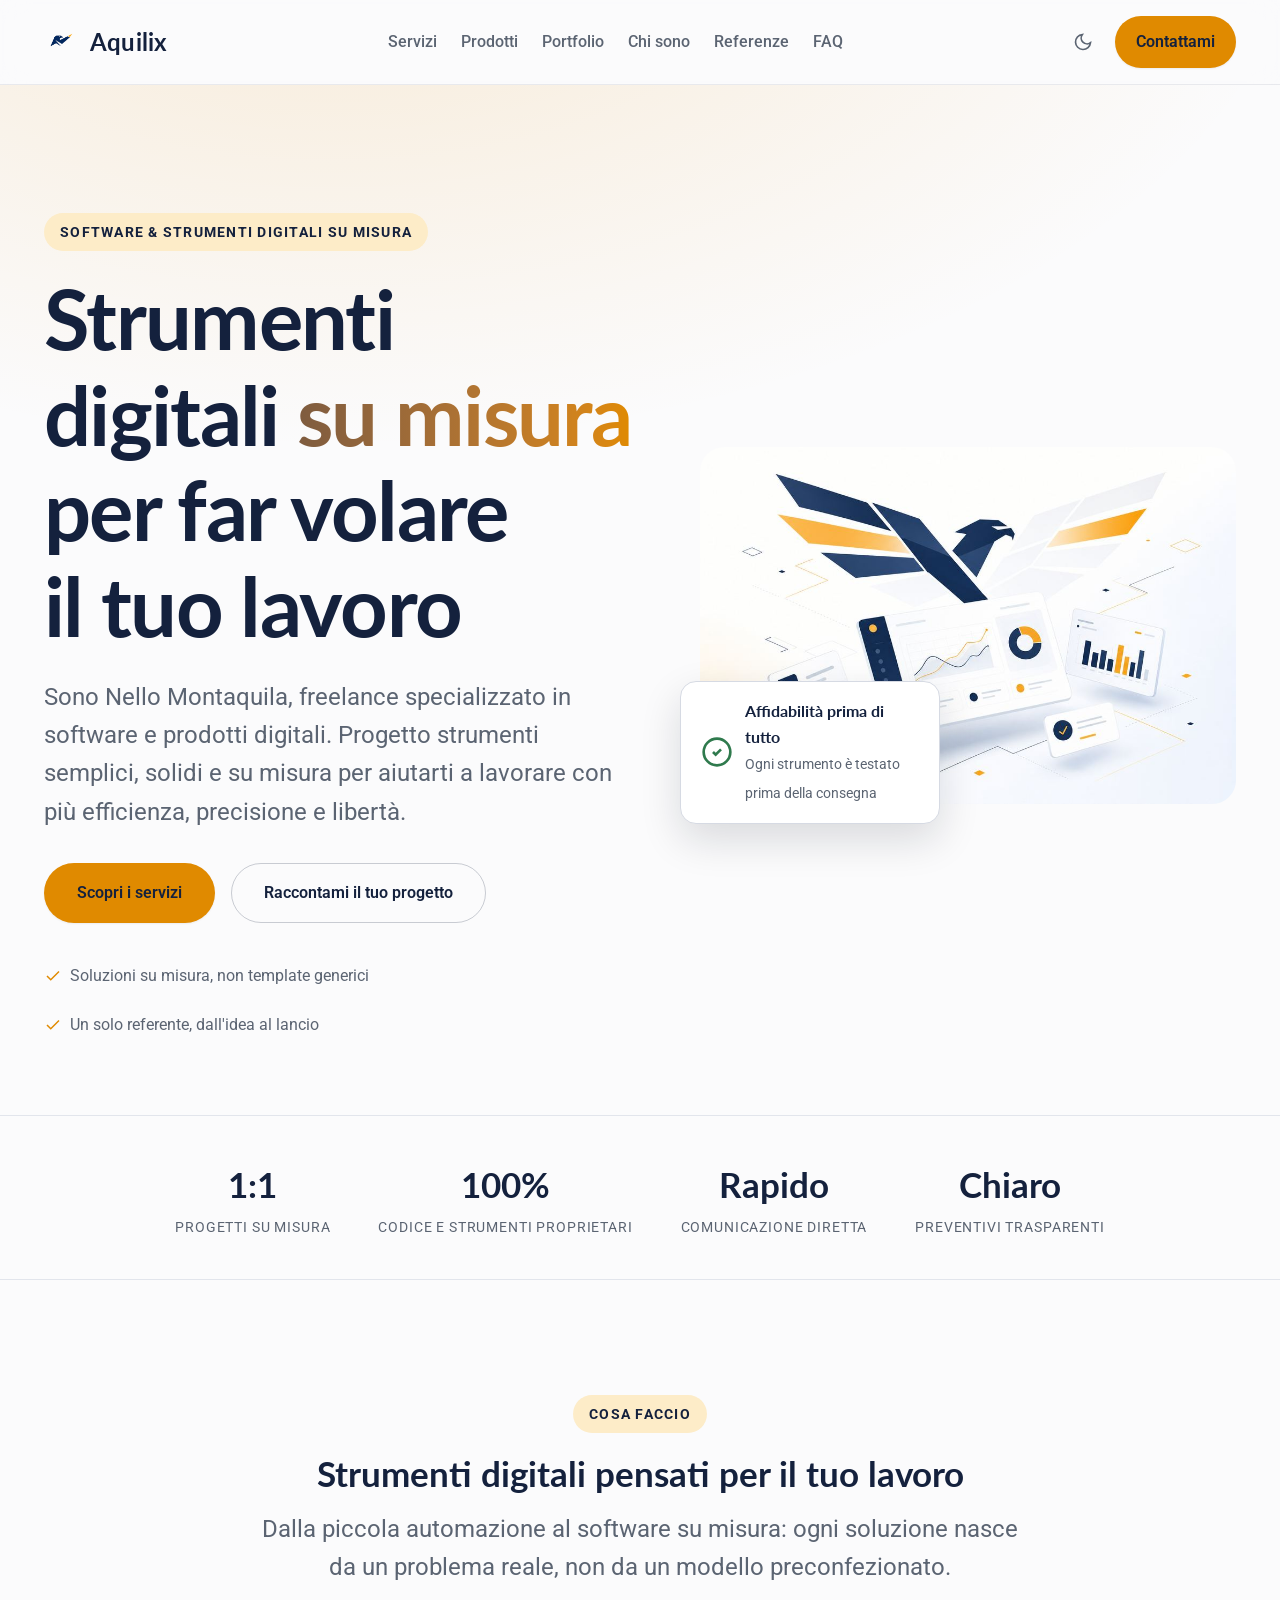
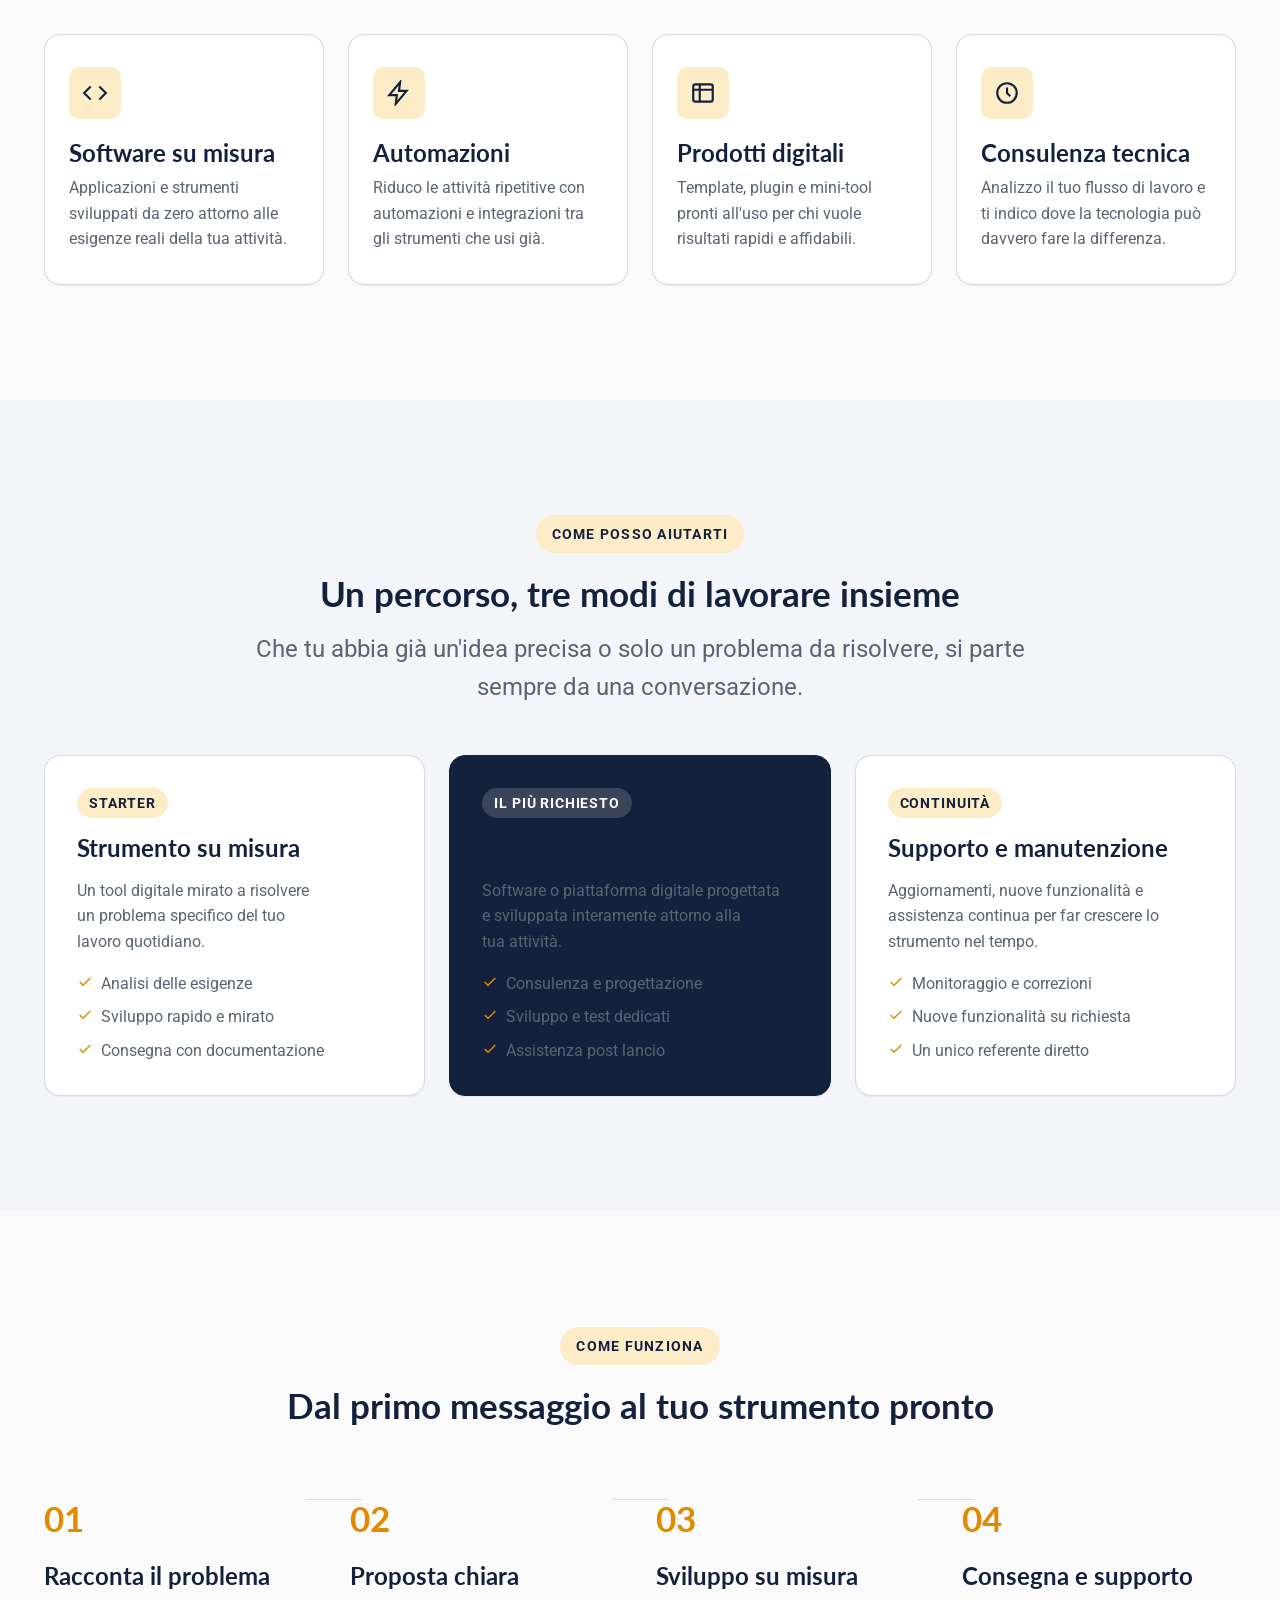
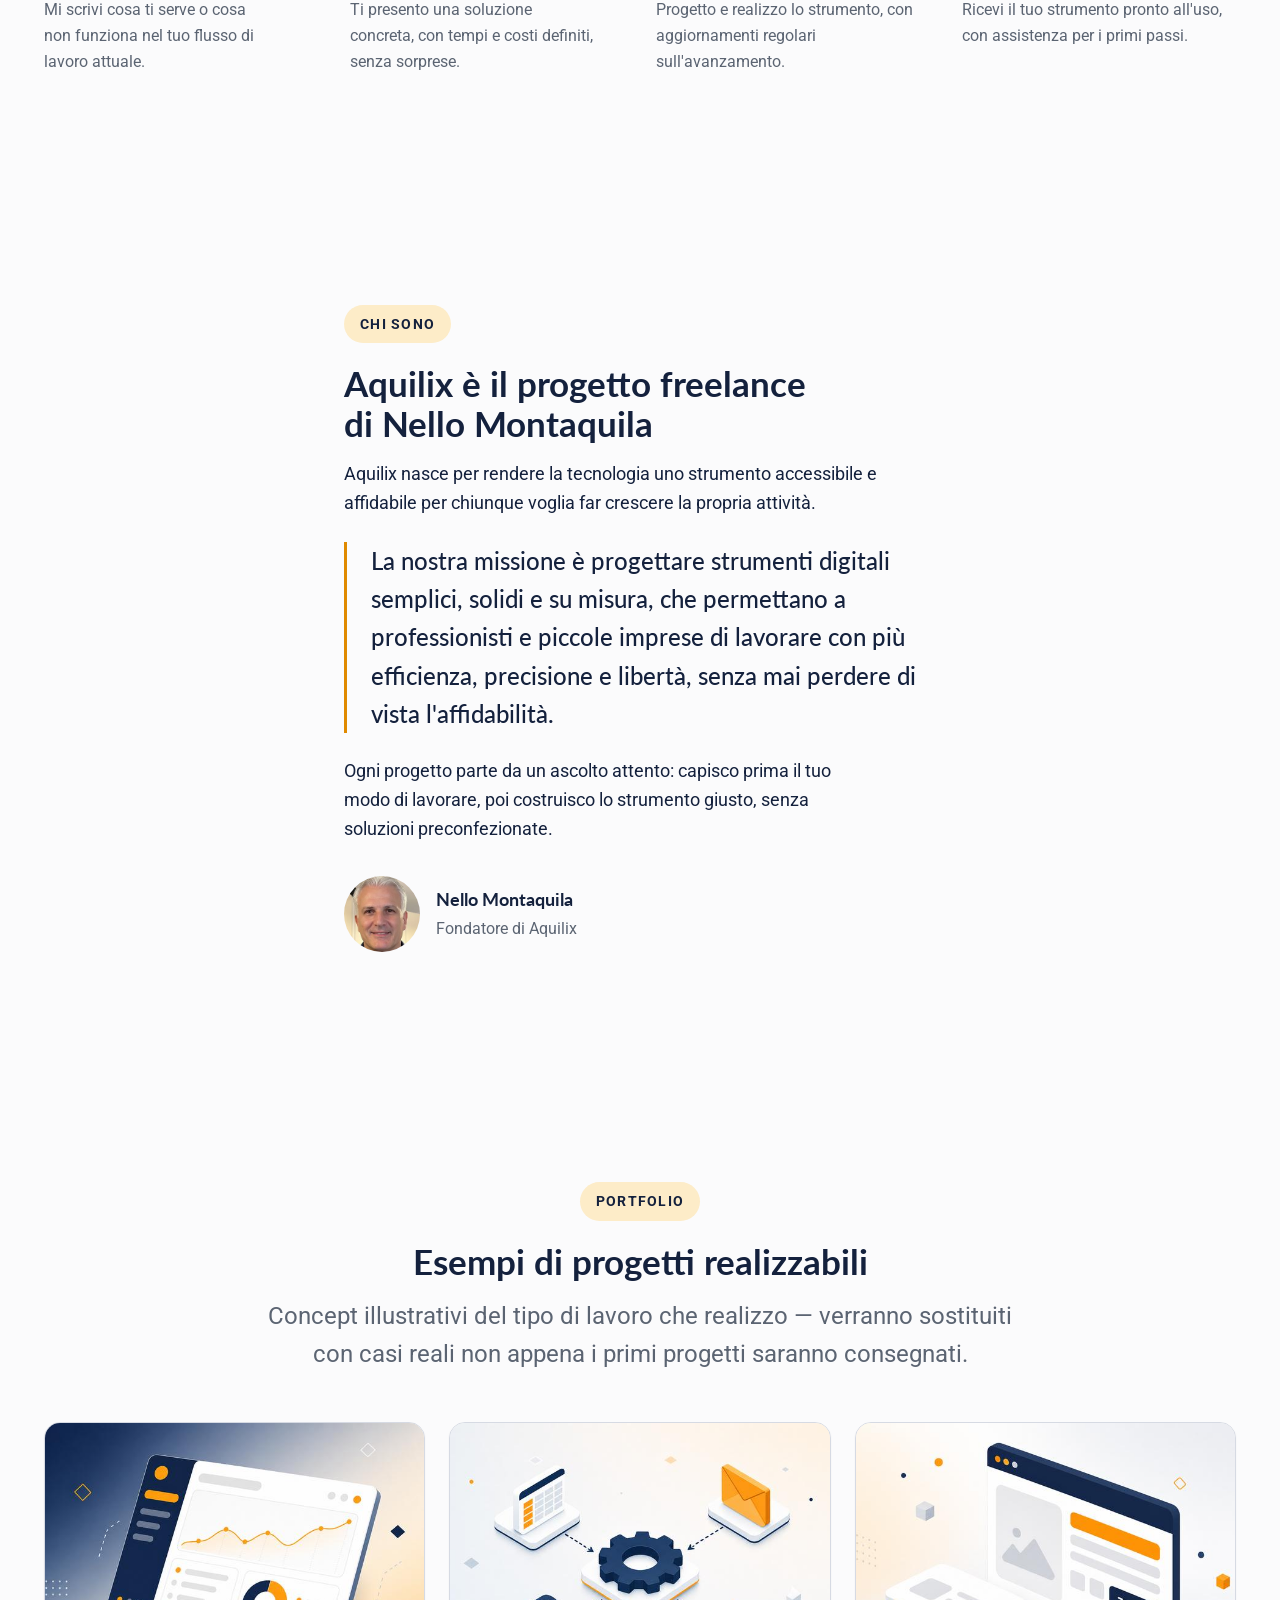
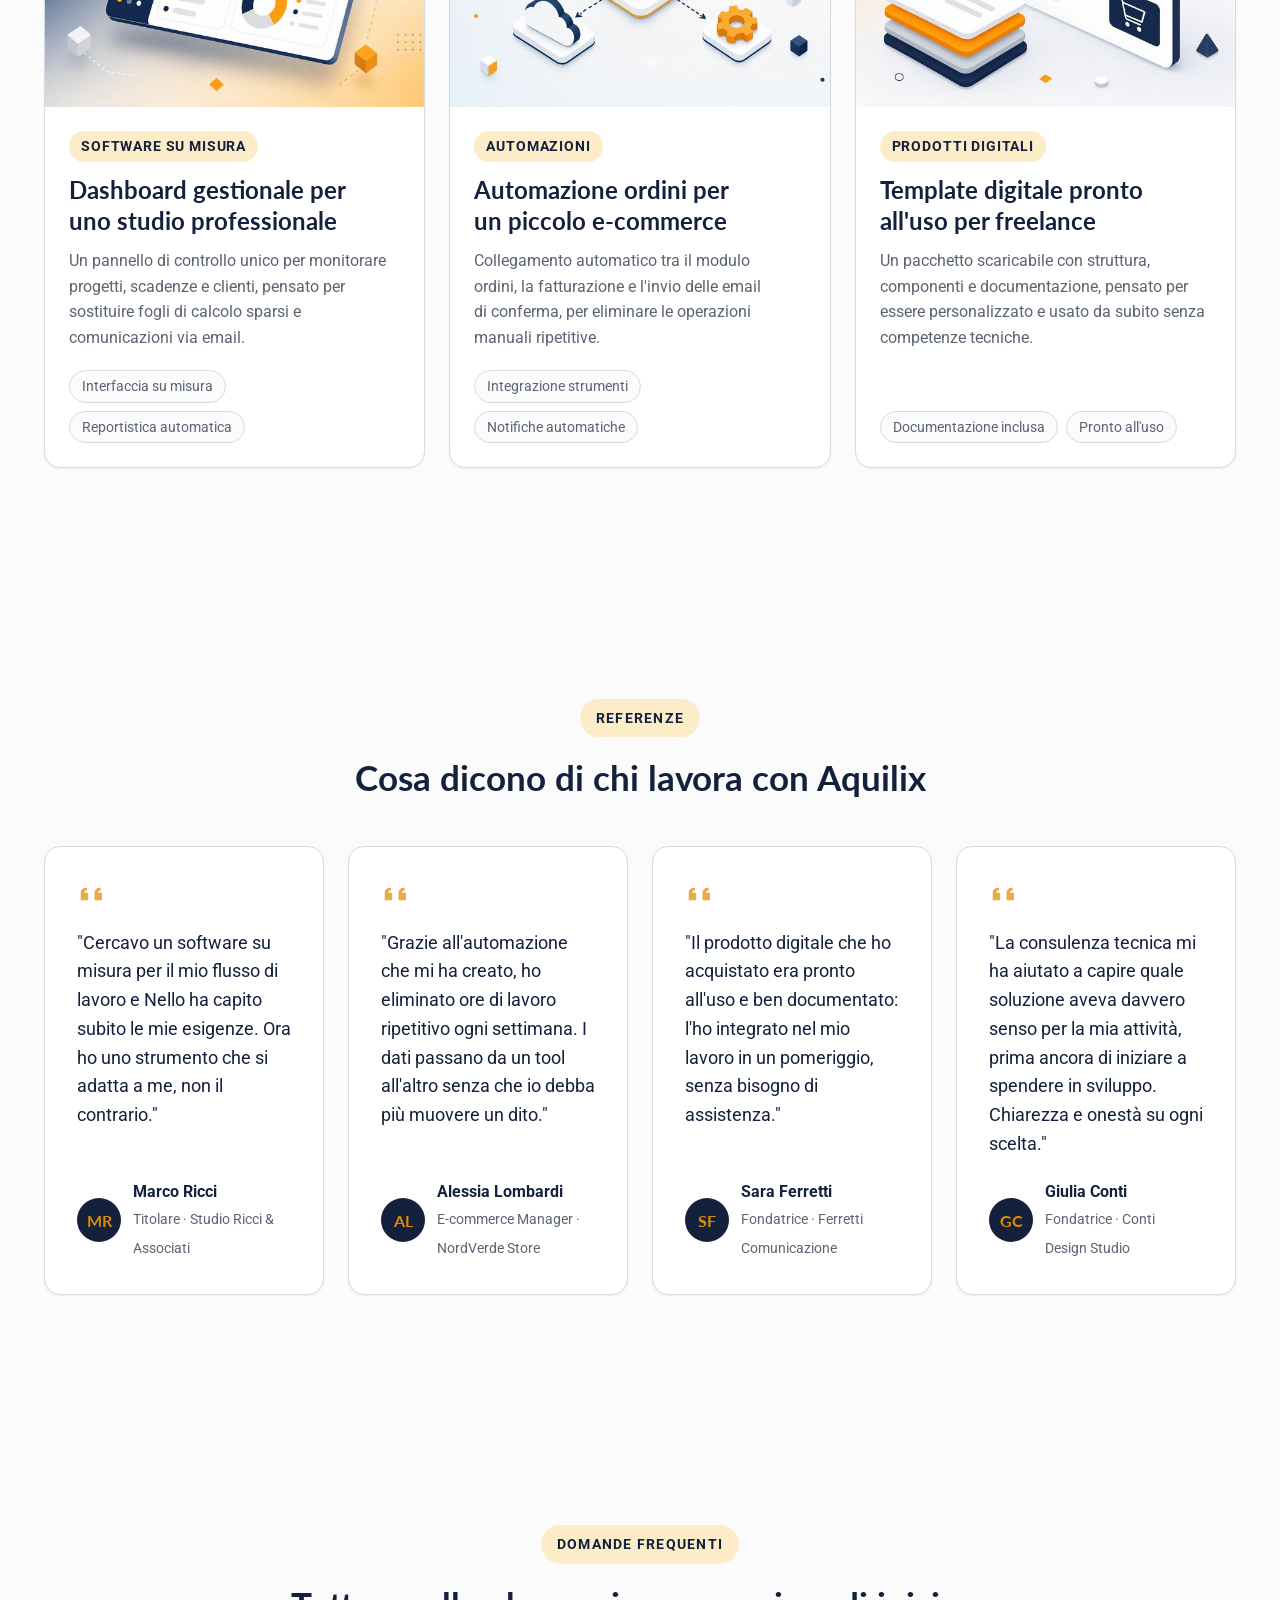
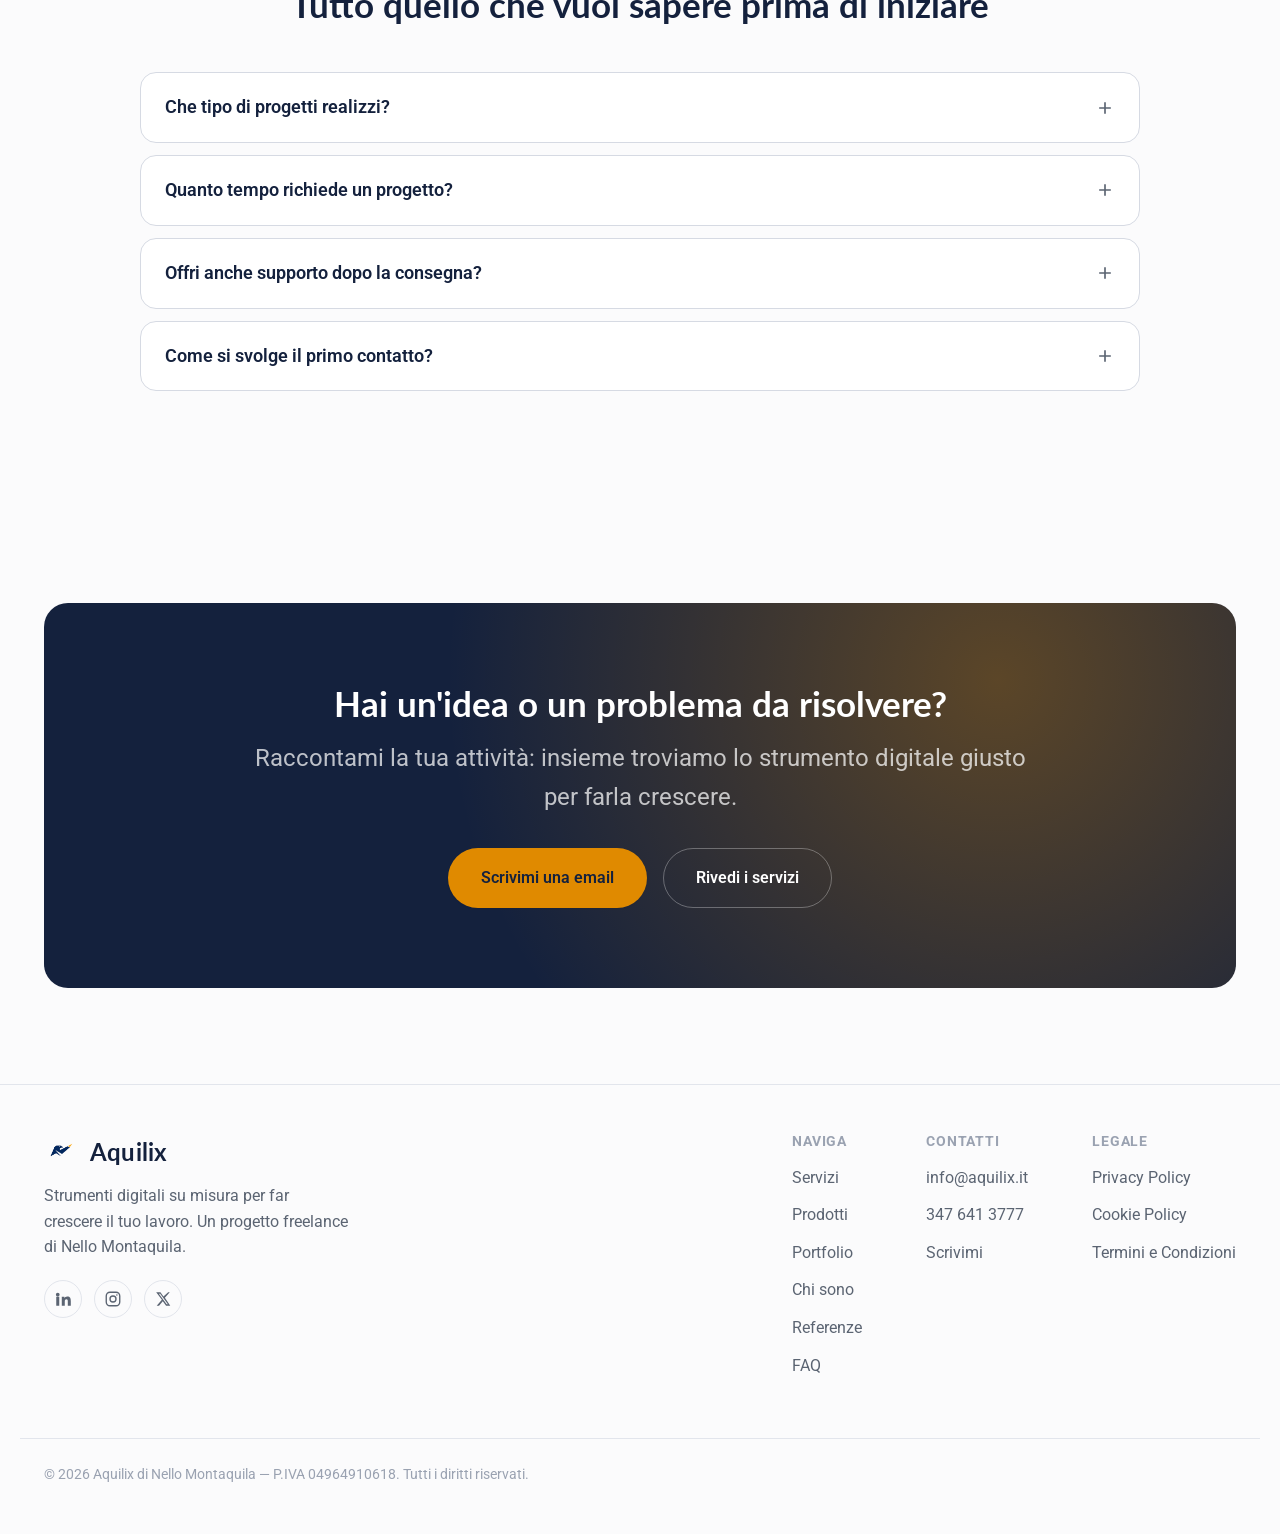
==== commit 07b8d594: "Add files via upload" ====
--- a/index.html
+++ b/index.html
@@ -10,7 +10,7 @@
 <meta property="og:title" content="Aquilix — Strumenti digitali su misura" />
 <meta property="og:description" content="Software, automazioni e strumenti digitali su misura per professionisti e piccole imprese." />
 <meta property="og:type" content="website" />
-<link rel="icon" type="image/png" href="./assets/logo-mark.png" />
+<link rel="icon" type="image/png" href="./assets/logo-mark-v2.png" />
 
 <link rel="preconnect" href="https://fonts.googleapis.com" />
 <link rel="preconnect" href="https://fonts.gstatic.com" crossorigin />
@@ -27,9 +27,7 @@
 <header class="header" id="site-header">
   <div class="container header-inner">
     <a href="#top" class="brand" aria-label="Aquilix — Home">
-      <svg viewBox="0 0 24 24" fill="none" aria-hidden="true">
-        <path d="M12 2 L21 21 L15.2 21 L12 14.5 L11 16.6 C9.6 15.9 8.3 15.6 6.7 16.1 L9 12.3 L3 21 L12 2 Z" fill="currentColor"/>
-      </svg>
+      <img src="./assets/logo-mark-v2.png" alt="" aria-hidden="true" />
       Aquilix
     </a>
 
@@ -238,7 +236,7 @@
 
   <!-- ============ CHI SONO / MISSION ============ -->
   <section id="chi-sono" class="about-section">
-    <div class="container about-grid">
+    <div class="container about-grid about-grid--text-only">
       <div class="about-copy">
         <span class="section-eyebrow">Chi sono</span>
         <h2 class="section-title">Aquilix è il progetto freelance di Nello Montaquila</h2>
@@ -255,12 +253,7 @@
             <span>Fondatore di Aquilix</span>
           </div>
         </div>
-      </div>
-
-      <div class="about-visual">
-        <img src="./assets/about-visual.jpg" alt="Illustrazione astratta di dashboard e report del brand Aquilix, nei colori navy e ambra" width="1200" height="800" />
-      </div>
-    </div>
+      </div>    </div>
   </section>
 
   <!-- ============ PORTFOLIO ============ -->
@@ -446,9 +439,7 @@
   <div class="container footer-inner">
     <div class="footer-brand">
       <a href="#top" class="brand">
-        <svg viewBox="0 0 24 24" fill="none" aria-hidden="true">
-          <path d="M12 2 L21 21 L15.2 21 L12 14.5 L11 16.6 C9.6 15.9 8.3 15.6 6.7 16.1 L9 12.3 L3 21 L12 2 Z" fill="currentColor"/>
-        </svg>
+        <img src="./assets/logo-mark-v2.png" alt="" aria-hidden="true" />
         Aquilix
       </a>
       <p>Strumenti digitali su misura per far crescere il tuo lavoro. Un progetto freelance di Nello Montaquila.</p>
--- a/style.css
+++ b/style.css
@@ -306,10 +306,12 @@
   text-decoration: none;
   letter-spacing: 0.01em;
 }
-.brand svg {
+.brand svg,
+.brand img {
   width: 34px;
   height: 34px;
   flex-shrink: 0;
+  object-fit: contain;
 }
 
 .nav {
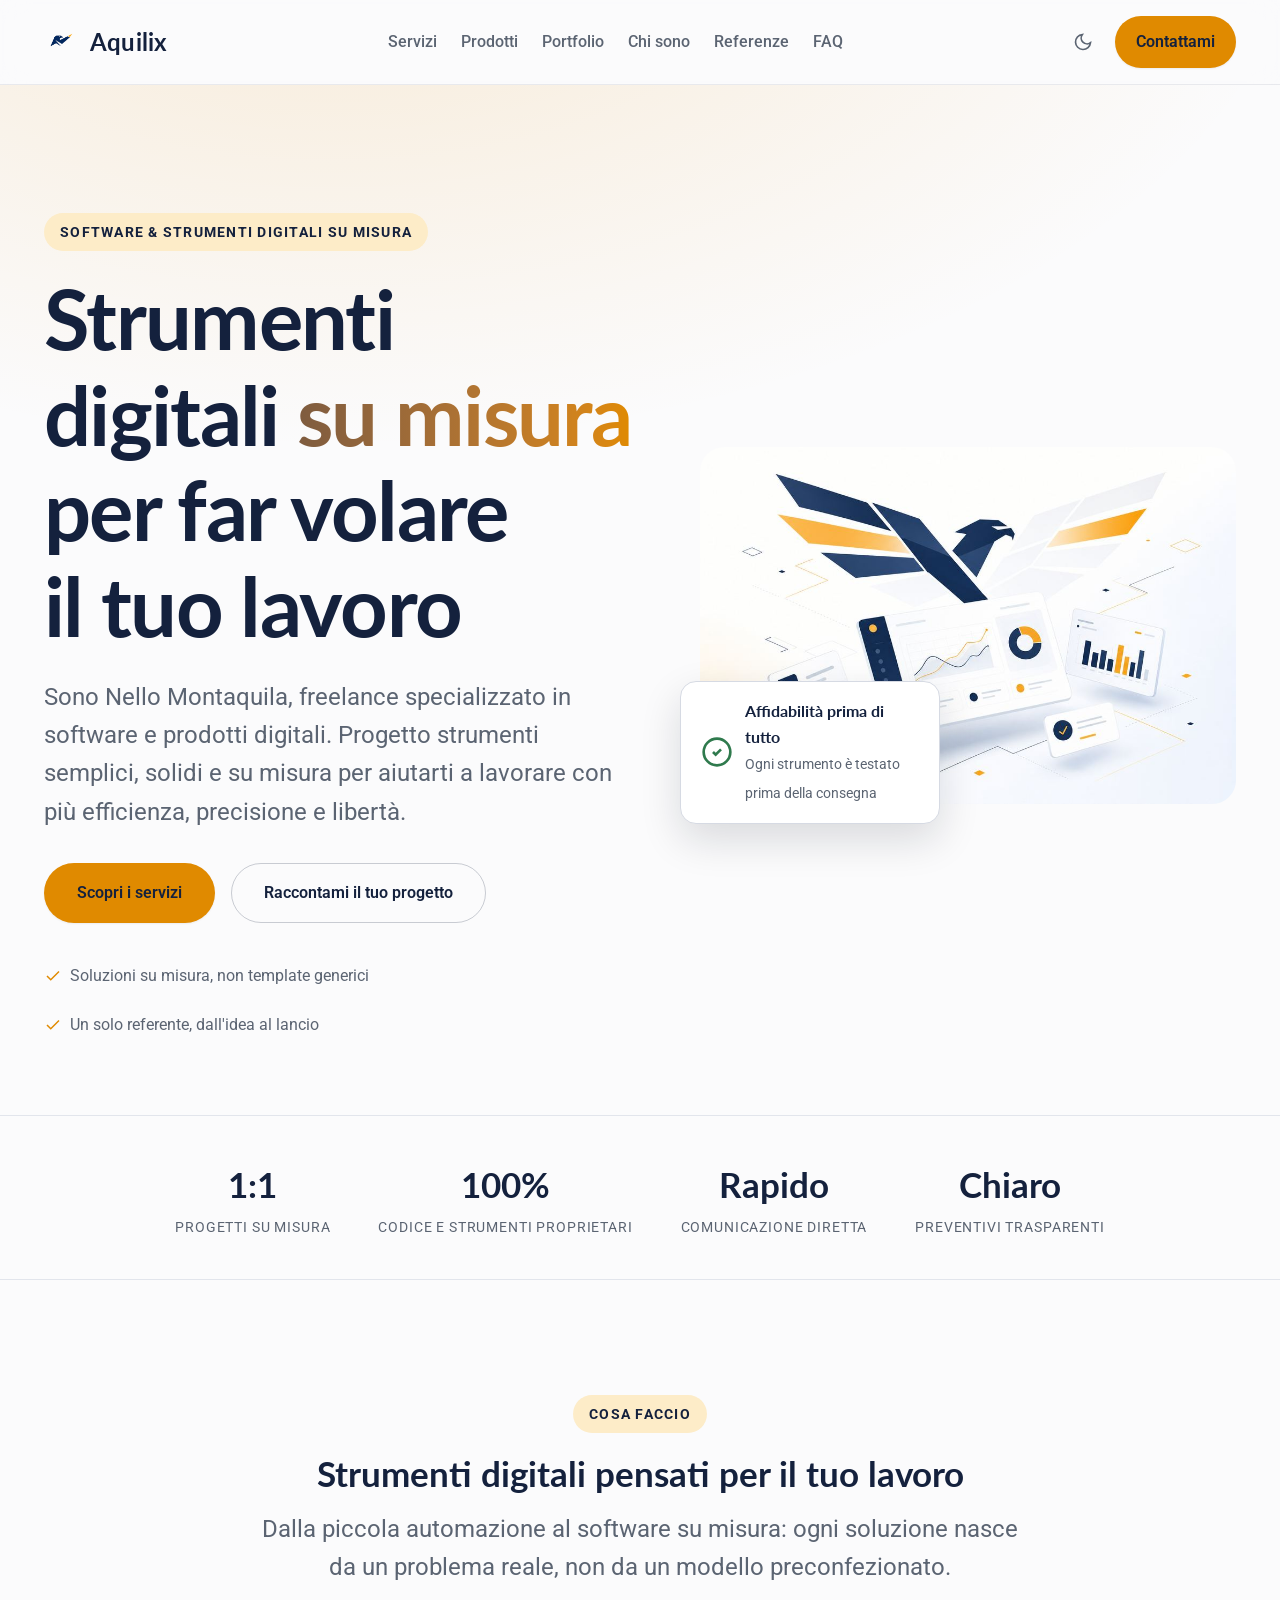
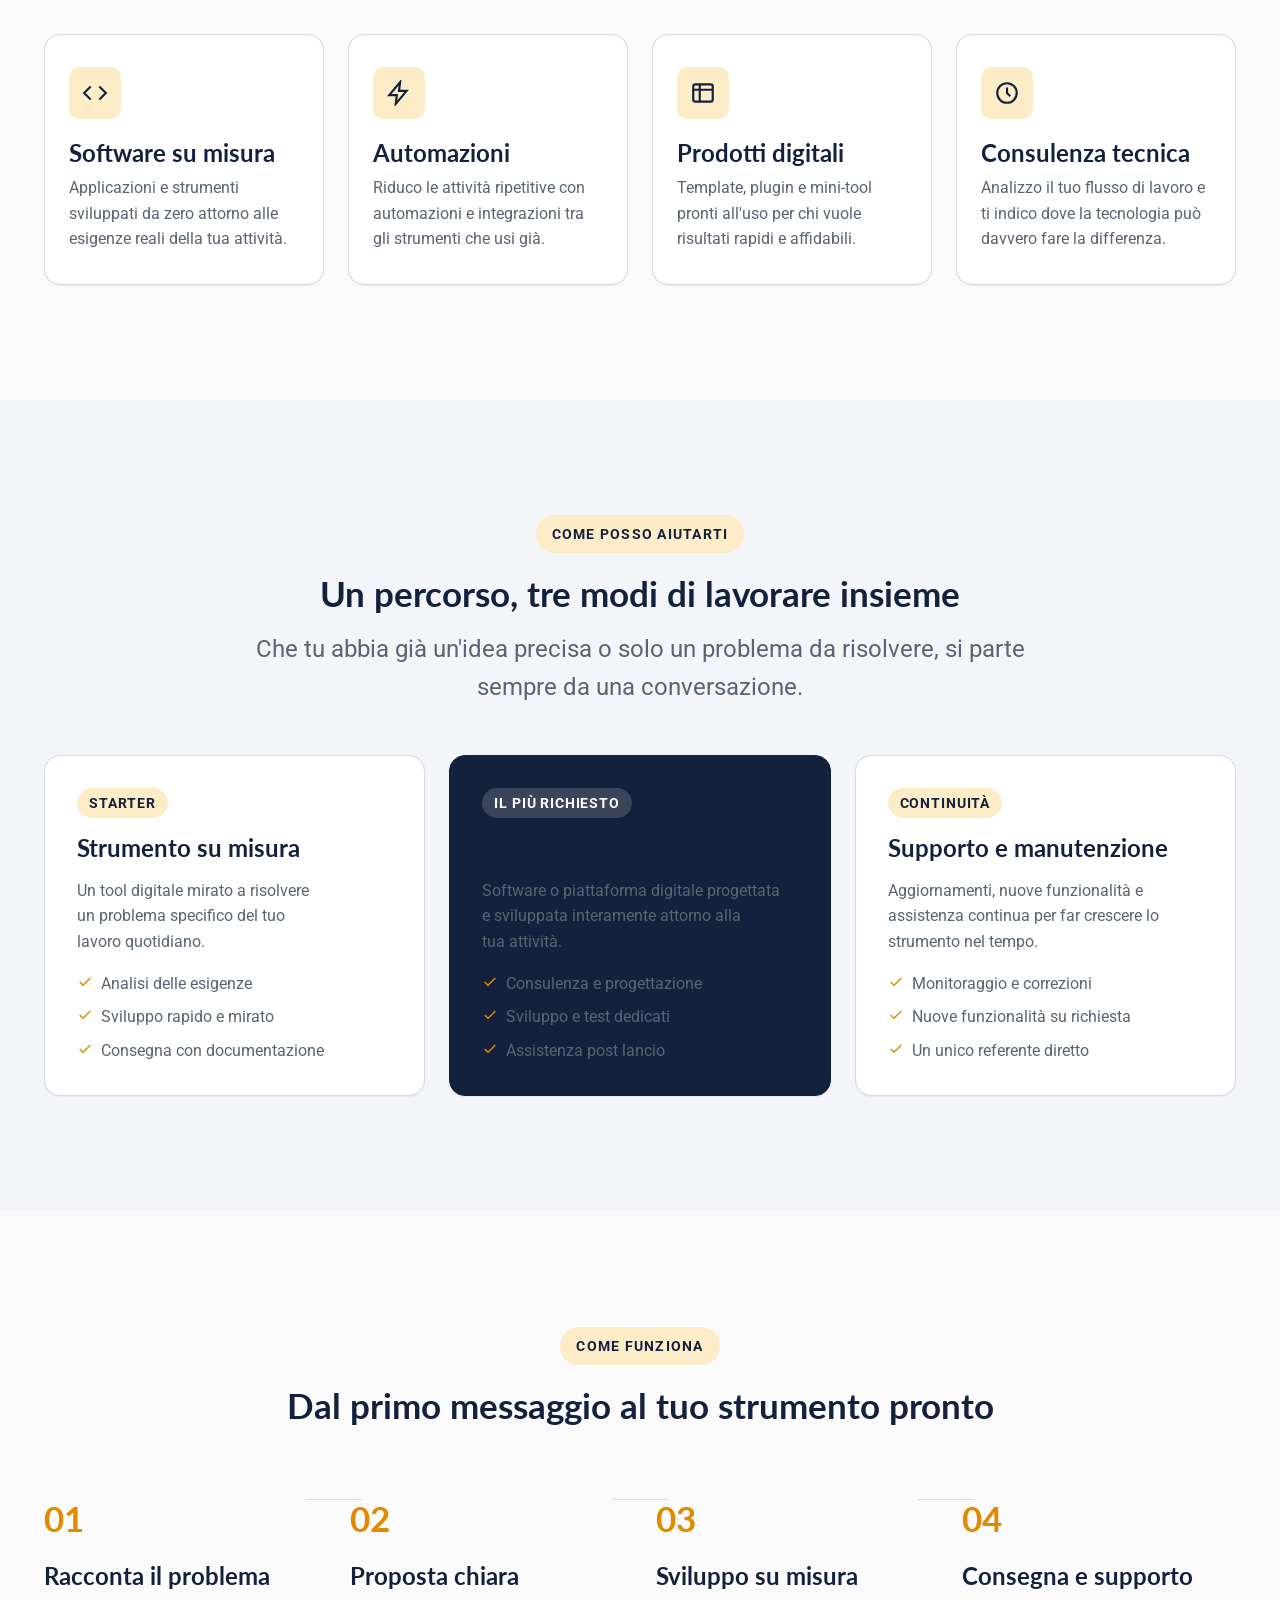
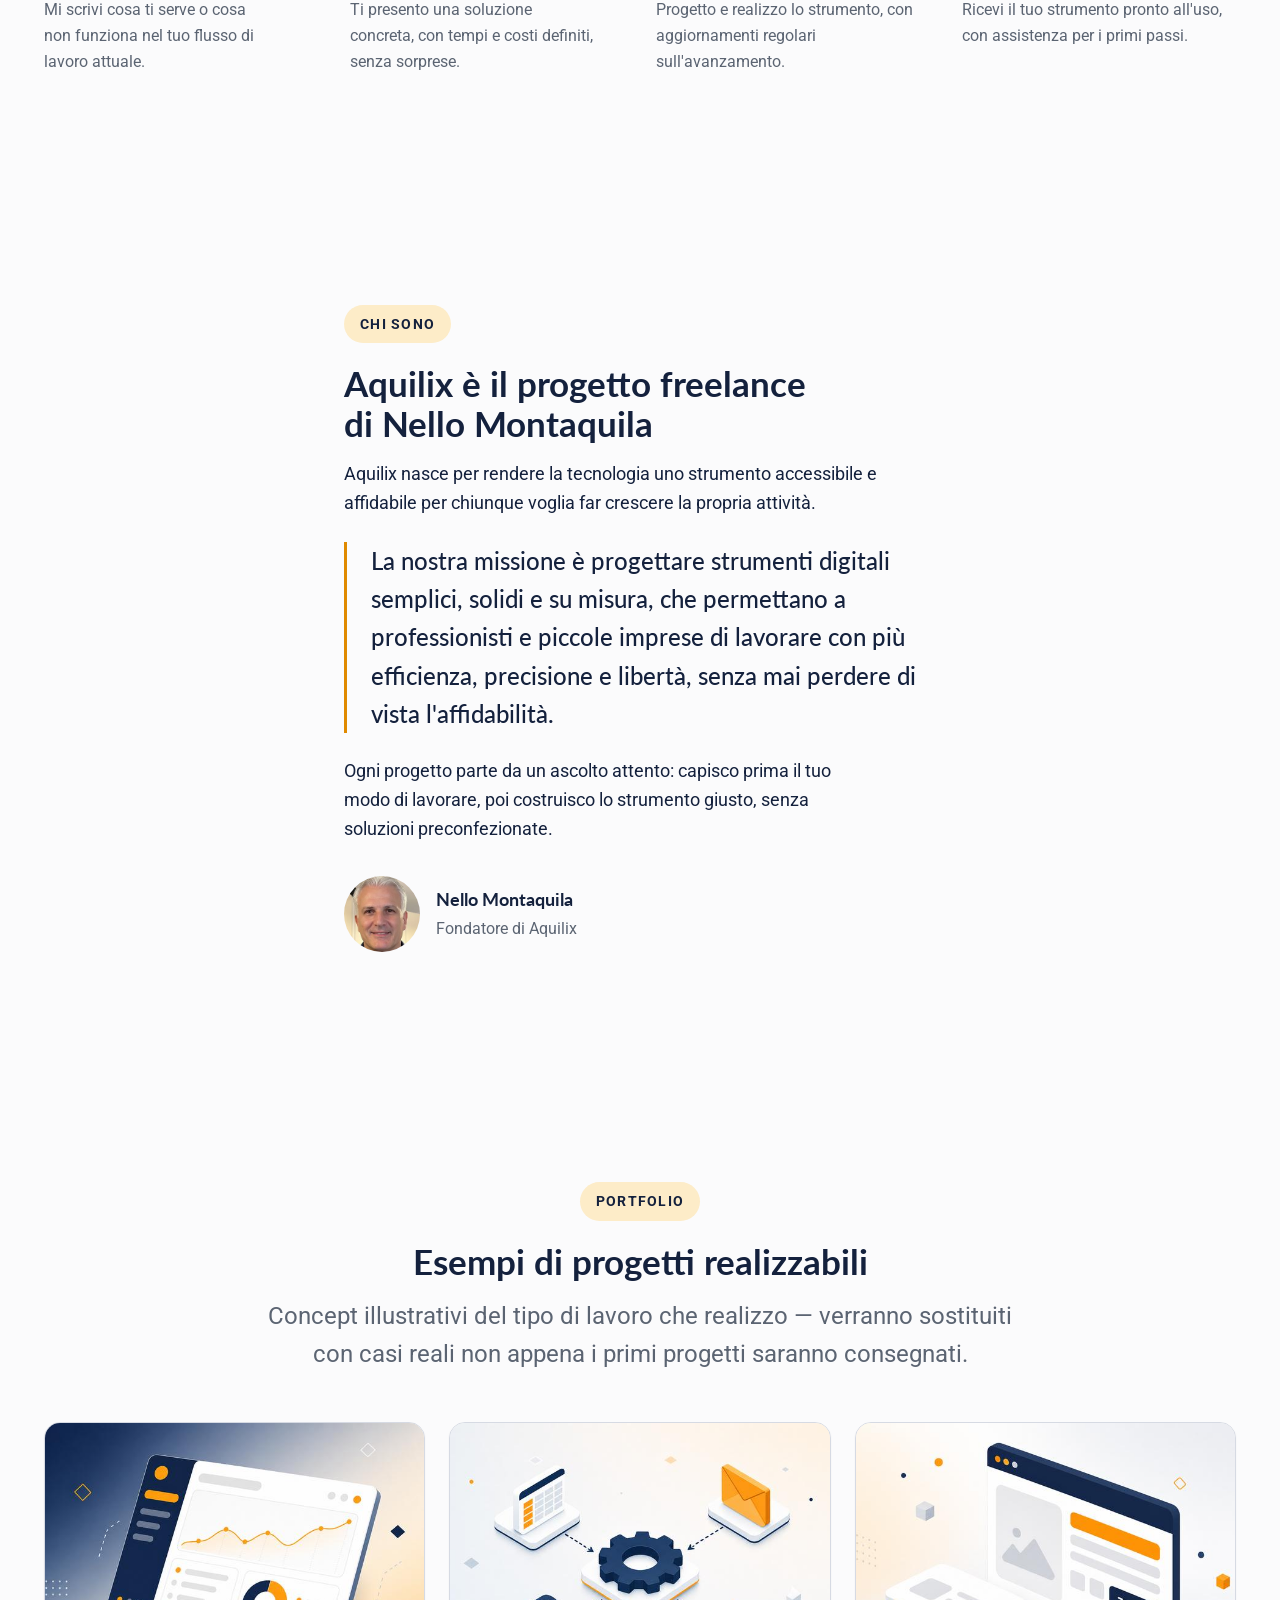
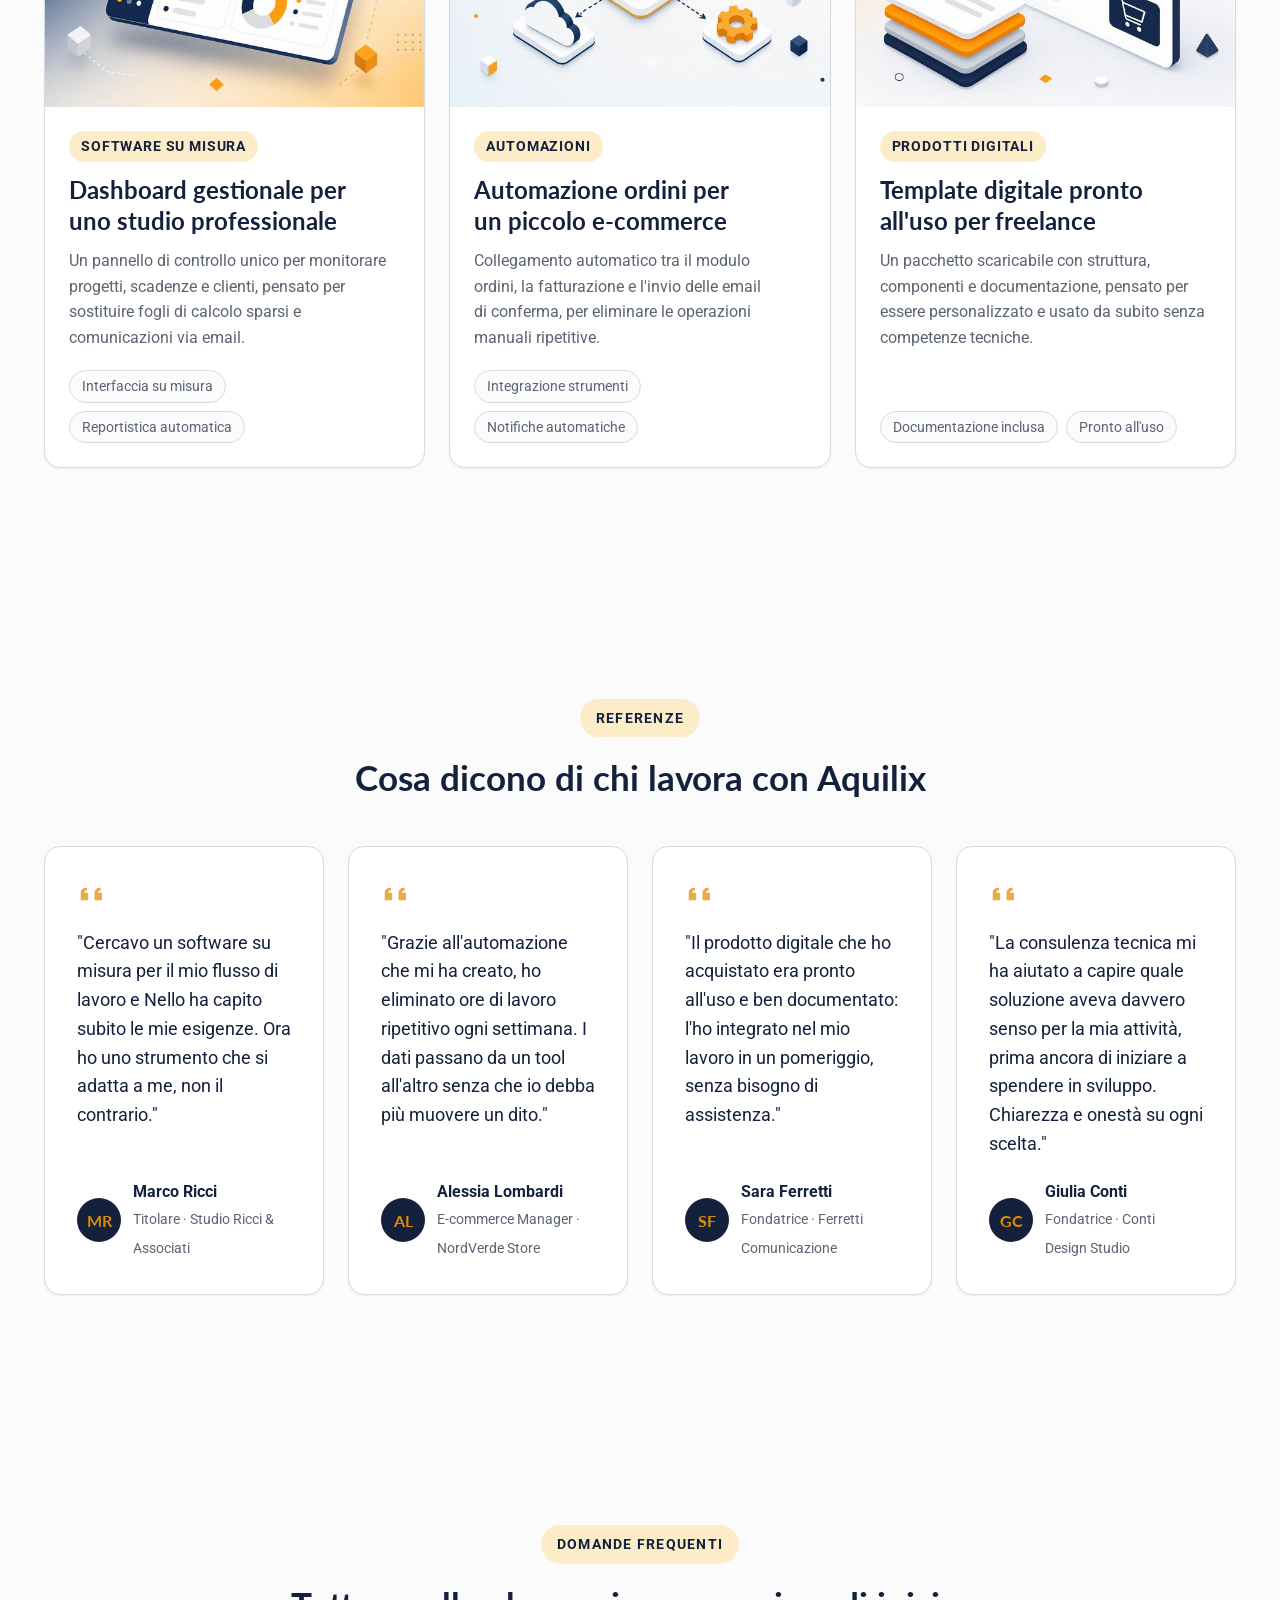
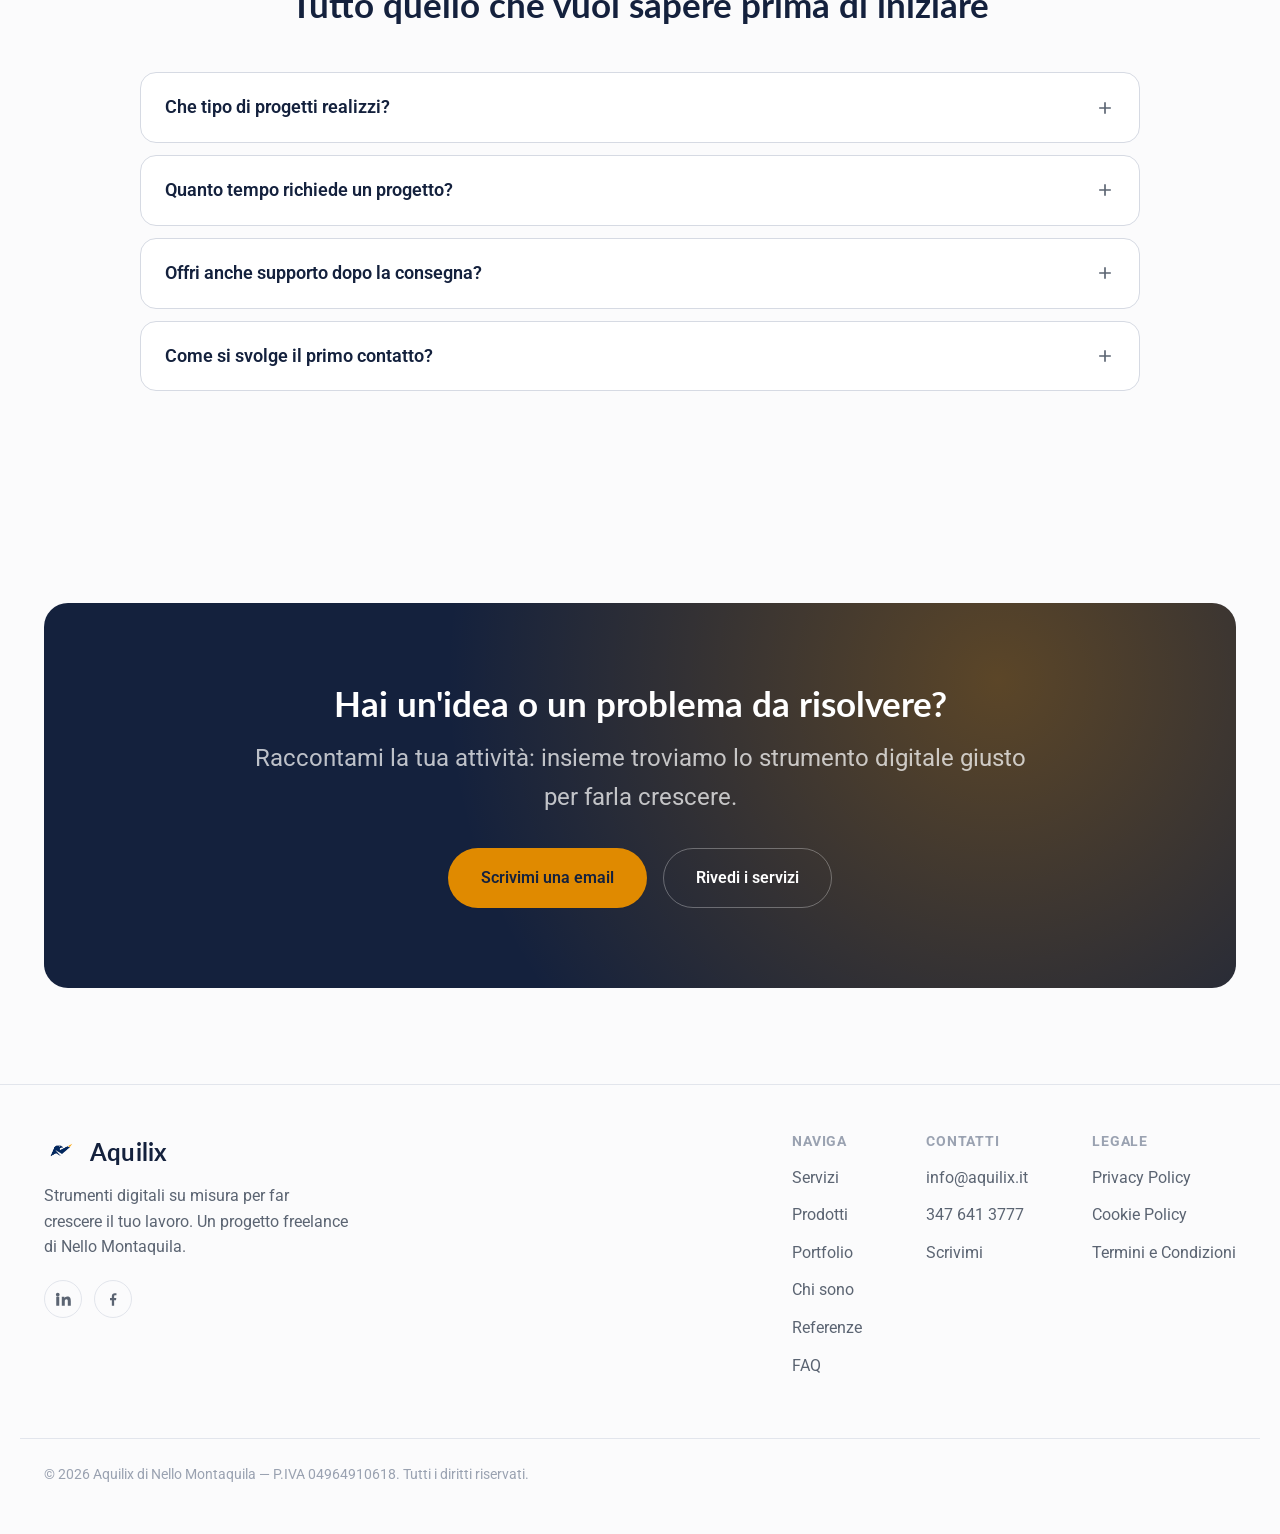
==== commit 279587ae: "Link social veri nel footer: LinkedIn e Facebook Sostituiti i segnaposto in tutte e quattro le pagin" ====
--- a/index.html
+++ b/index.html
@@ -16,6 +16,7 @@
 <link rel="preconnect" href="https://fonts.gstatic.com" crossorigin />
 <link href="https://fonts.googleapis.com/css2?family=Lato:wght@700;900&family=Roboto:wght@400;500;700&display=swap" rel="stylesheet" />
 
+<script>try{var s=localStorage.getItem('aquilix-theme');if(s==='dark'||s==='light')document.documentElement.setAttribute('data-theme',s)}catch(e){}</script>
 <link rel="stylesheet" href="./base.css" />
 <link rel="stylesheet" href="./style.css" />
 </head>
@@ -445,14 +446,11 @@
       <p>Strumenti digitali su misura per far crescere il tuo lavoro. Un progetto freelance di Nello Montaquila.</p>
 
       <div class="footer-social" aria-label="Profili social di Aquilix">
-        <a href="https://www.linkedin.com/in/nellomontaquila" target="_blank" rel="noopener noreferrer" aria-label="Aquilix su LinkedIn" title="LinkedIn (esempio, personalizza con il tuo profilo)">
+        <a href="https://www.linkedin.com/in/nello-montaquila-a23589351" target="_blank" rel="noopener noreferrer" aria-label="Nello Montaquila su LinkedIn" title="LinkedIn">
           <svg viewBox="0 0 24 24" fill="currentColor" aria-hidden="true"><path d="M4.98 3.5a2.5 2.5 0 1 1 0 5 2.5 2.5 0 0 1 0-5zM3 9h4v12H3V9zm7 0h3.8v1.7h.05c.53-1 1.83-2.05 3.77-2.05 4.03 0 4.78 2.65 4.78 6.1V21h-4v-5.6c0-1.34-.03-3.05-1.86-3.05-1.87 0-2.16 1.46-2.16 2.96V21h-4V9z"/></svg>
         </a>
-        <a href="https://www.instagram.com/aquilix.it" target="_blank" rel="noopener noreferrer" aria-label="Aquilix su Instagram" title="Instagram (esempio, personalizza con il tuo profilo)">
-          <svg viewBox="0 0 24 24" fill="none" stroke="currentColor" stroke-width="1.8" aria-hidden="true"><rect x="3" y="3" width="18" height="18" rx="5"/><circle cx="12" cy="12" r="4"/><circle cx="17.2" cy="6.8" r="1" fill="currentColor" stroke="none"/></svg>
-        </a>
-        <a href="https://x.com/aquilix_it" target="_blank" rel="noopener noreferrer" aria-label="Aquilix su X" title="X / Twitter (esempio, personalizza con il tuo profilo)">
-          <svg viewBox="0 0 24 24" fill="currentColor" aria-hidden="true"><path d="M18.9 3H21l-6.5 7.4L21.7 21h-5.6l-4.4-6-5 6H3.6l6.9-7.9L2.9 3h5.7l4 5.5L18.9 3zm-2 16h1.6L8.2 4.9H6.5L16.9 19z"/></svg>
+        <a href="https://www.facebook.com/aquilix.it/" target="_blank" rel="noopener noreferrer" aria-label="Aquilix su Facebook" title="Facebook">
+          <svg viewBox="0 0 24 24" fill="currentColor" aria-hidden="true"><path d="M13.5 21v-7.5h2.5l.4-3h-2.9V8.6c0-.87.25-1.46 1.5-1.46H16.6V4.46A21 21 0 0 0 14.3 4.3c-2.3 0-3.85 1.4-3.85 3.97v2.23H8v3h2.45V21h3.05z"/></svg>
         </a>
       </div>
     </div>
@@ -487,77 +485,7 @@
   </div>
 </footer>
 
-<script>
-(function () {
-  const t = document.querySelector('[data-theme-toggle]'),
-    r = document.documentElement;
-  let d = matchMedia('(prefers-color-scheme:dark)').matches ? 'dark' : 'light';
-  r.setAttribute('data-theme', d);
-  updateToggleIcon();
-  t && t.addEventListener('click', () => {
-    d = d === 'dark' ? 'light' : 'dark';
-    r.setAttribute('data-theme', d);
-    updateToggleIcon();
-  });
-  function updateToggleIcon() {
-    if (!t) return;
-    t.setAttribute('aria-label', 'Attiva tema ' + (d === 'dark' ? 'chiaro' : 'scuro'));
-    t.innerHTML = d === 'dark'
-      ? '<svg viewBox="0 0 24 24" fill="none" stroke="currentColor" stroke-width="2"><circle cx="12" cy="12" r="5"/><path d="M12 1v2M12 21v2M4.22 4.22l1.42 1.42M18.36 18.36l1.42 1.42M1 12h2M21 12h2M4.22 19.78l1.42-1.42M18.36 5.64l1.42-1.42"/></svg>'
-      : '<svg viewBox="0 0 24 24" fill="none" stroke="currentColor" stroke-width="2"><path d="M21 12.79A9 9 0 1 1 11.21 3 7 7 0 0 0 21 12.79z"/></svg>';
-  }
-})();
-
-// Header show/hide on scroll
-(function () {
-  const header = document.getElementById('site-header');
-  let lastY = window.scrollY;
-  window.addEventListener('scroll', () => {
-    const y = window.scrollY;
-    header.classList.toggle('header--scrolled', y > 8);
-    if (y > lastY && y > 120) {
-      header.classList.add('header--hidden');
-    } else {
-      header.classList.remove('header--hidden');
-    }
-    lastY = y;
-  }, { passive: true });
-})();
-
-// Mobile menu toggle
-(function () {
-  const btn = document.getElementById('navToggle');
-  btn && btn.addEventListener('click', () => {
-    const open = document.body.classList.toggle('menu-open');
-    btn.setAttribute('aria-expanded', open ? 'true' : 'false');
-    btn.setAttribute('aria-label', open ? 'Chiudi il menu' : 'Apri il menu');
-  });
-  document.querySelectorAll('.mobile-menu a').forEach((a) => {
-    a.addEventListener('click', () => {
-      document.body.classList.remove('menu-open');
-      btn && btn.setAttribute('aria-expanded', 'false');
-    });
-  });
-})();
-
-// FAQ accordion
-(function () {
-  document.querySelectorAll('.faq-item').forEach((item) => {
-    const btn = item.querySelector('.faq-question');
-    btn.addEventListener('click', () => {
-      const isOpen = item.getAttribute('data-open') === 'true';
-      document.querySelectorAll('.faq-item').forEach((i) => {
-        i.setAttribute('data-open', 'false');
-        i.querySelector('.faq-question').setAttribute('aria-expanded', 'false');
-      });
-      if (!isOpen) {
-        item.setAttribute('data-open', 'true');
-        btn.setAttribute('aria-expanded', 'true');
-      }
-    });
-  });
-})();
-</script>
+<script src="./main.js"></script>
 
 </body>
 </html>
--- a/style.css
+++ b/style.css
@@ -185,9 +185,6 @@
   border-radius: var(--radius-full);
   margin-bottom: var(--space-5);
 }
-[data-theme='dark'] .section-eyebrow,
-@media (prefers-color-scheme: dark) {
-}
 [data-theme='dark'] .section-eyebrow {
   color: var(--color-primary);
 }
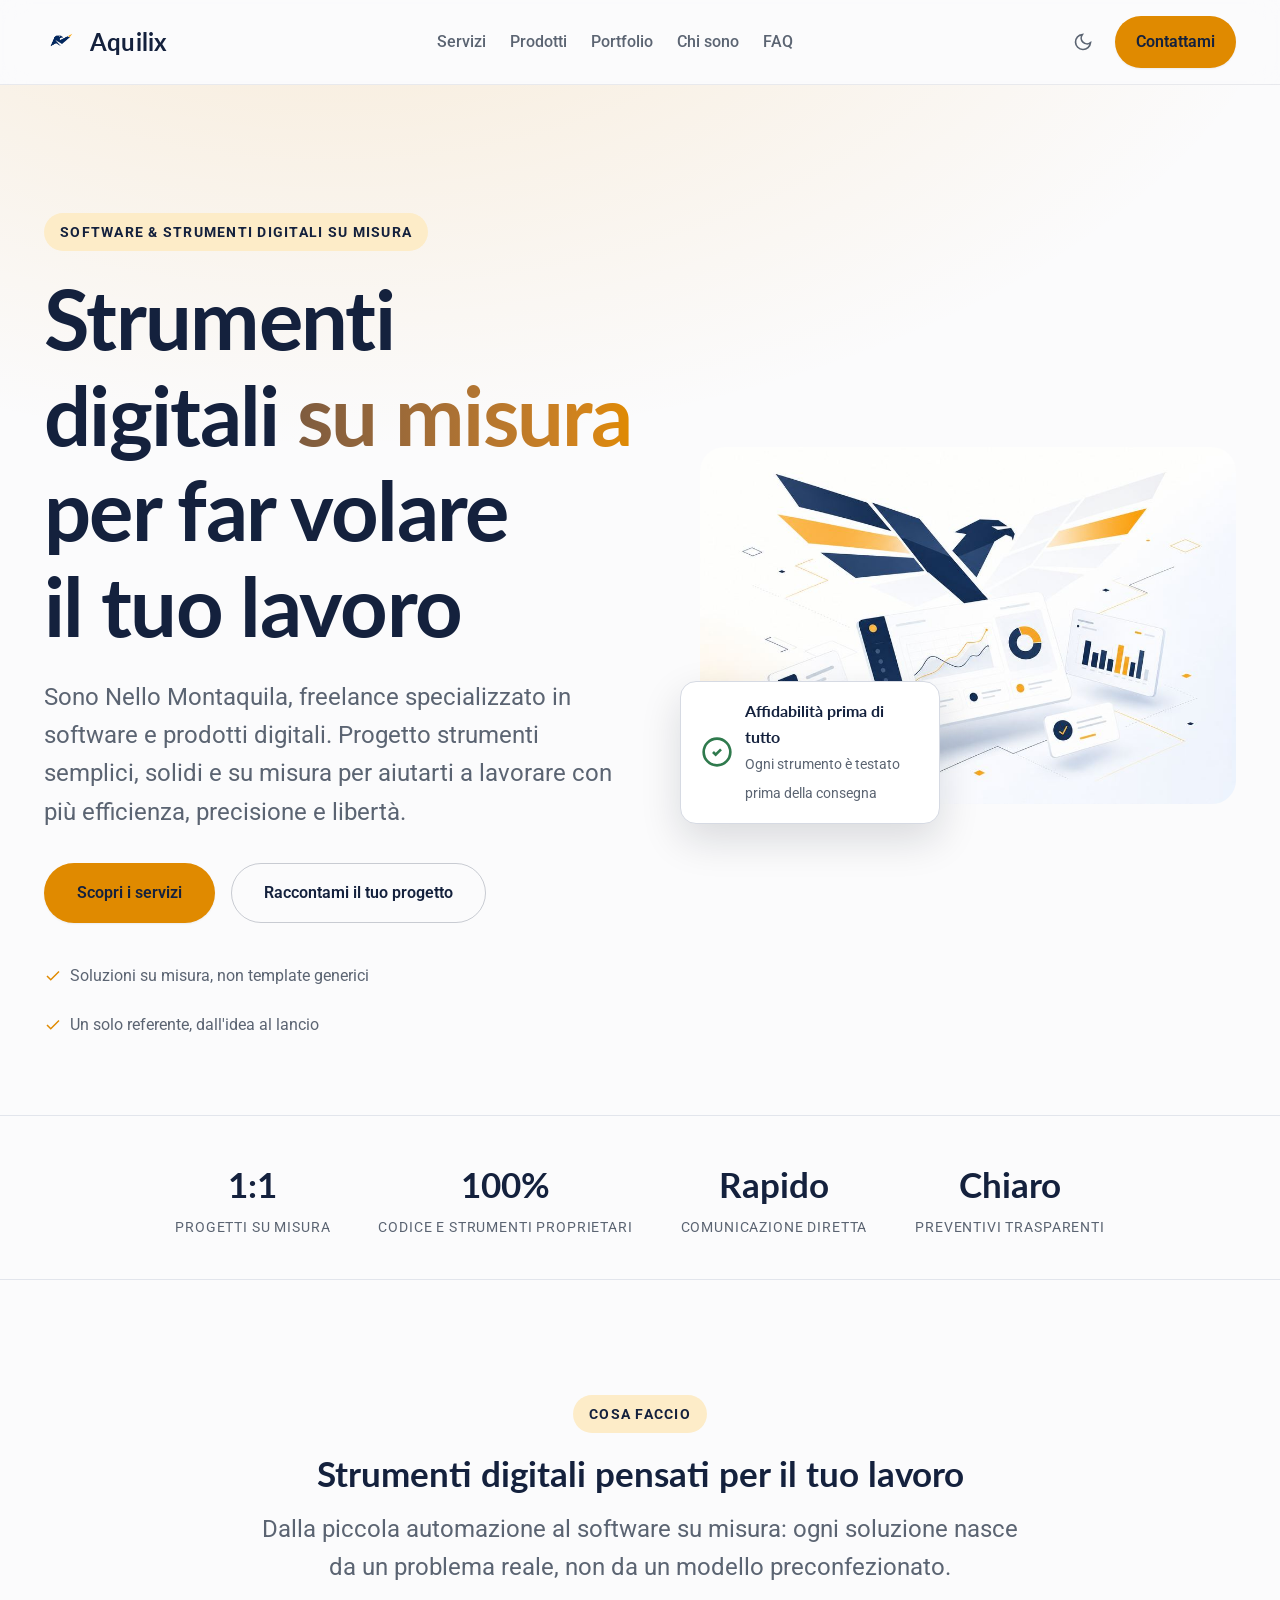
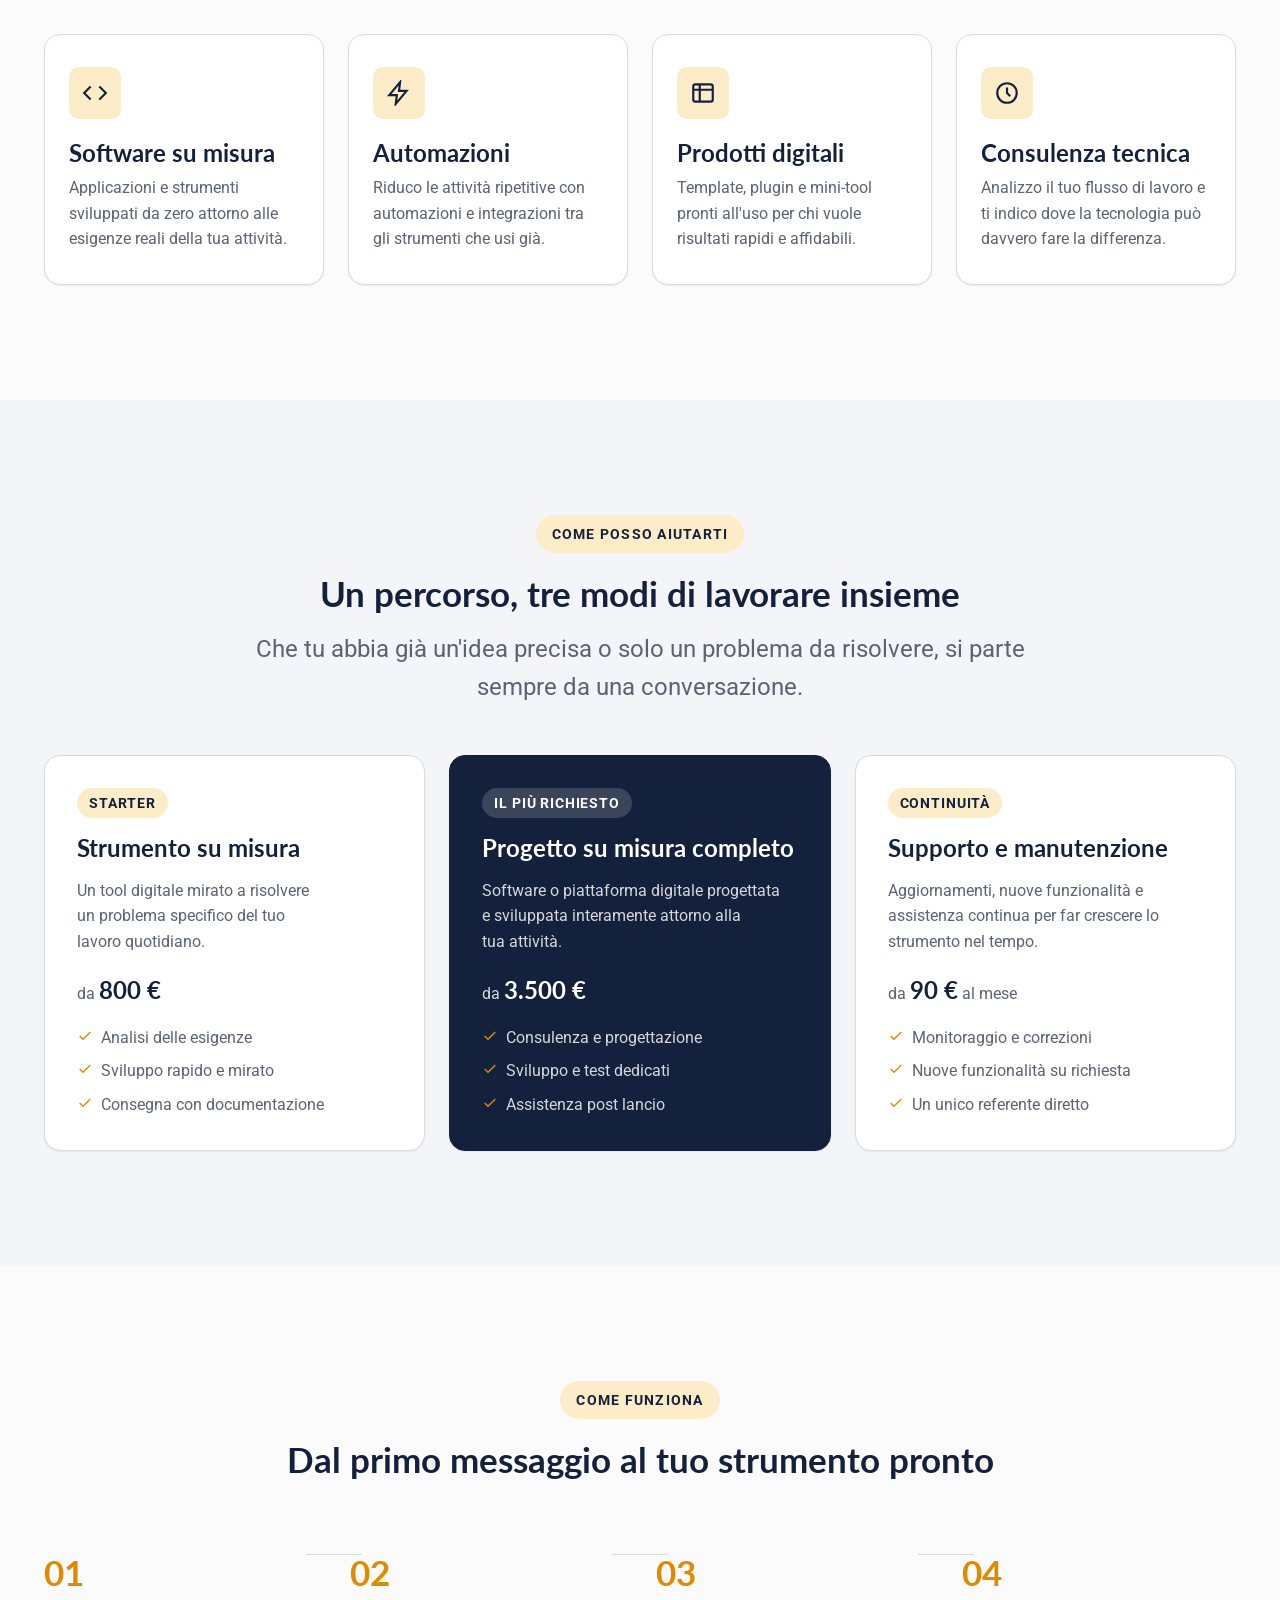
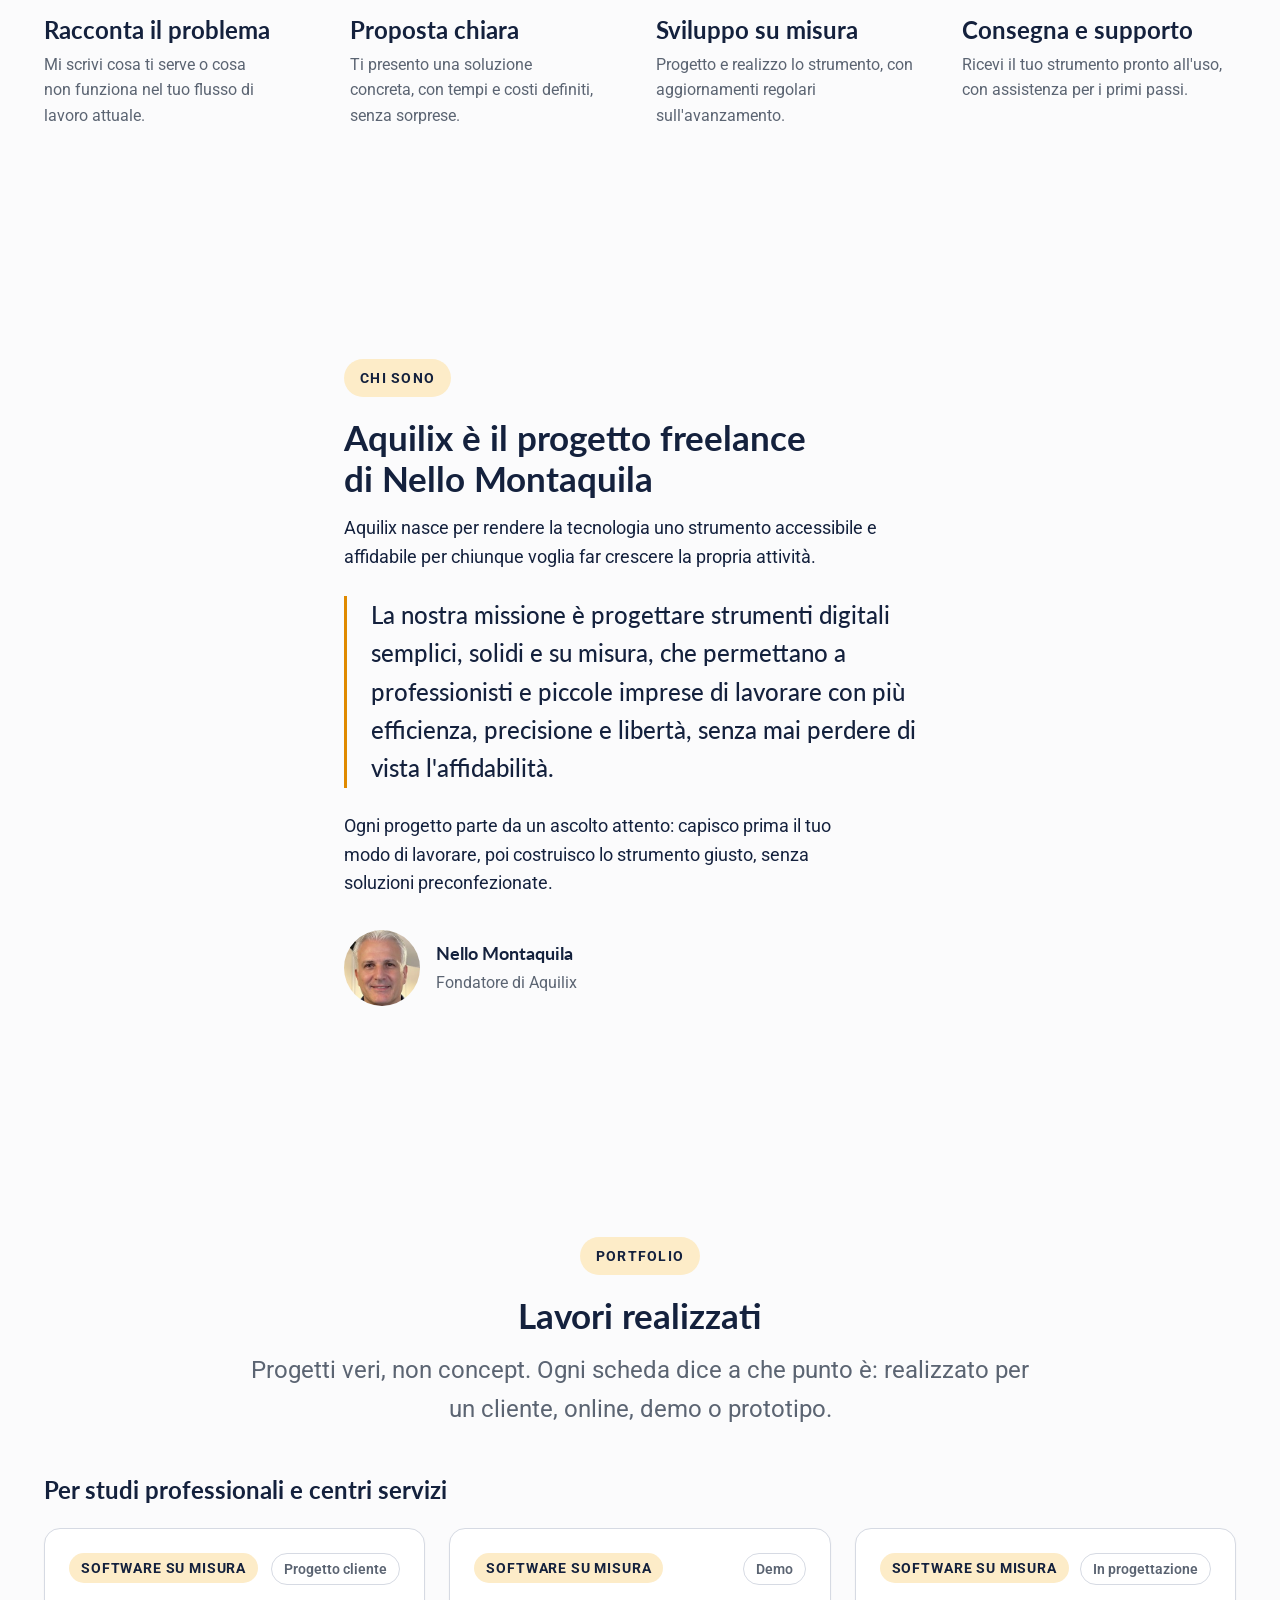
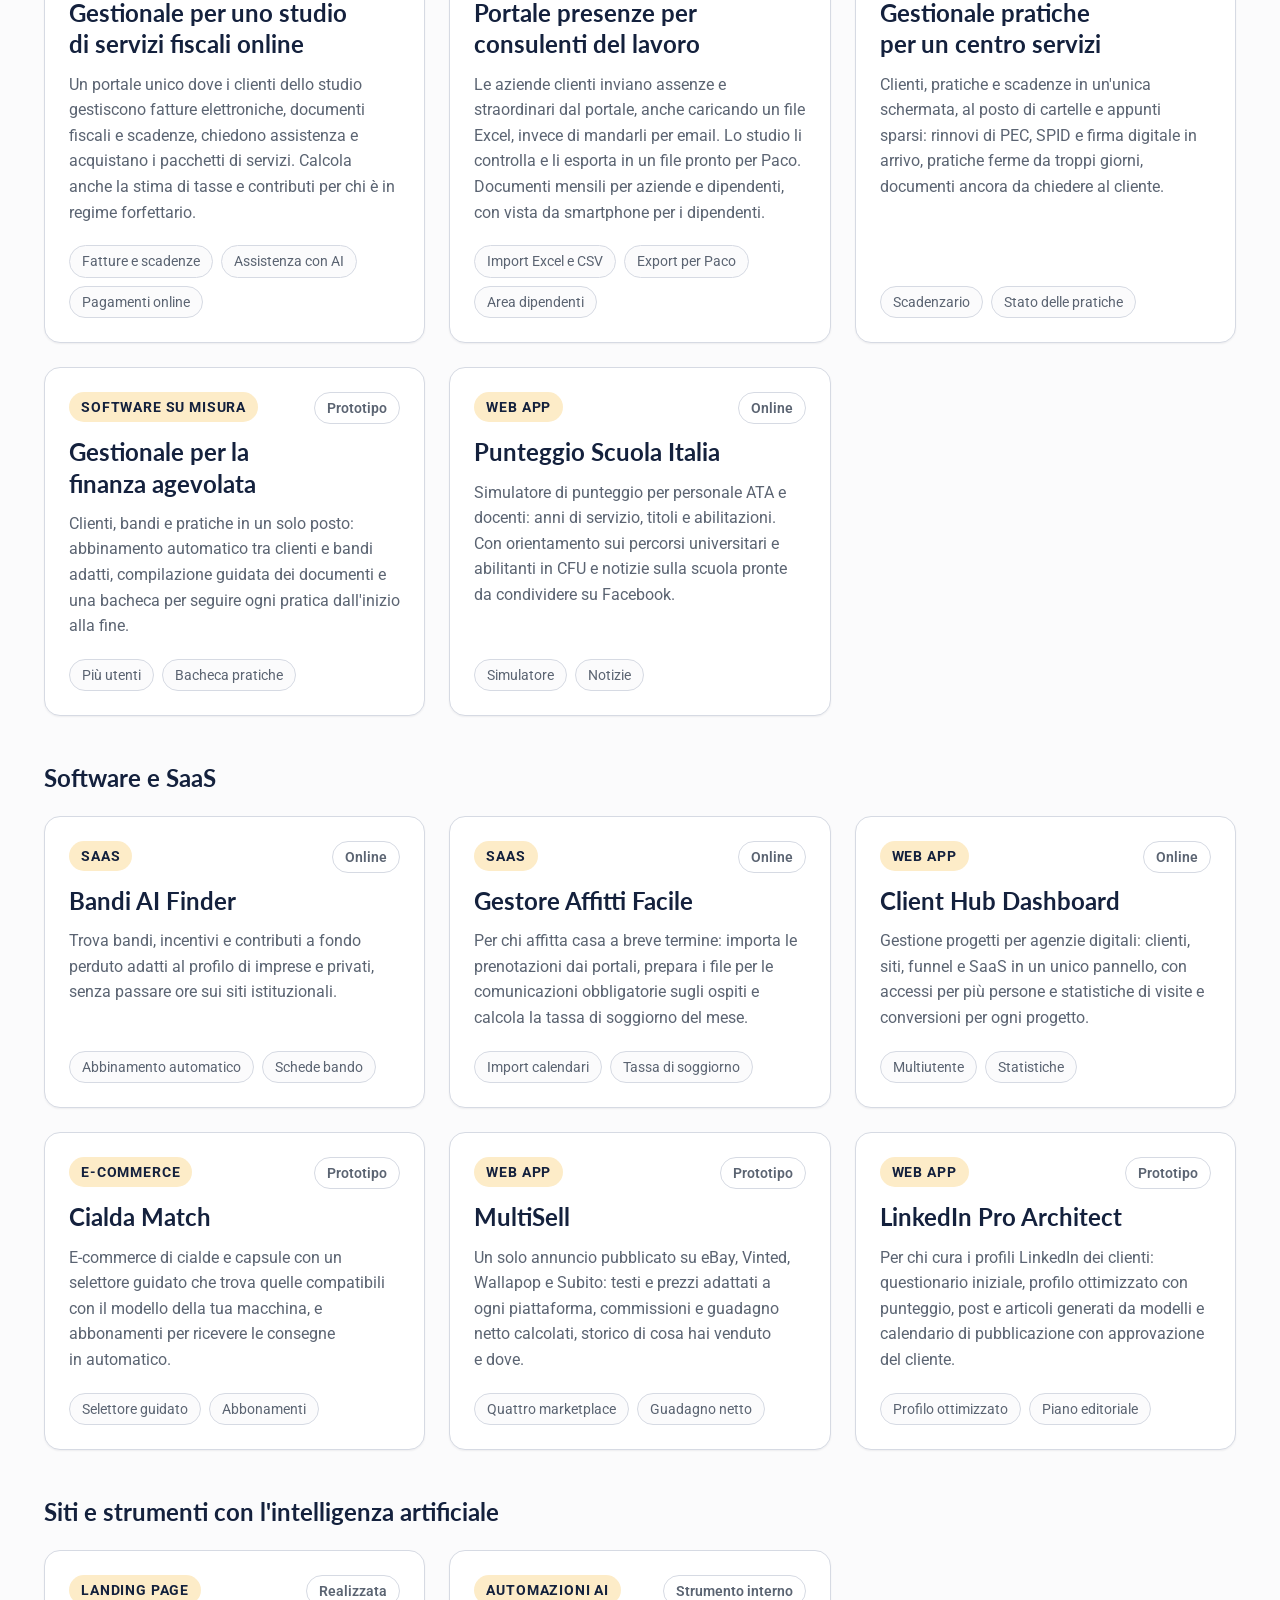
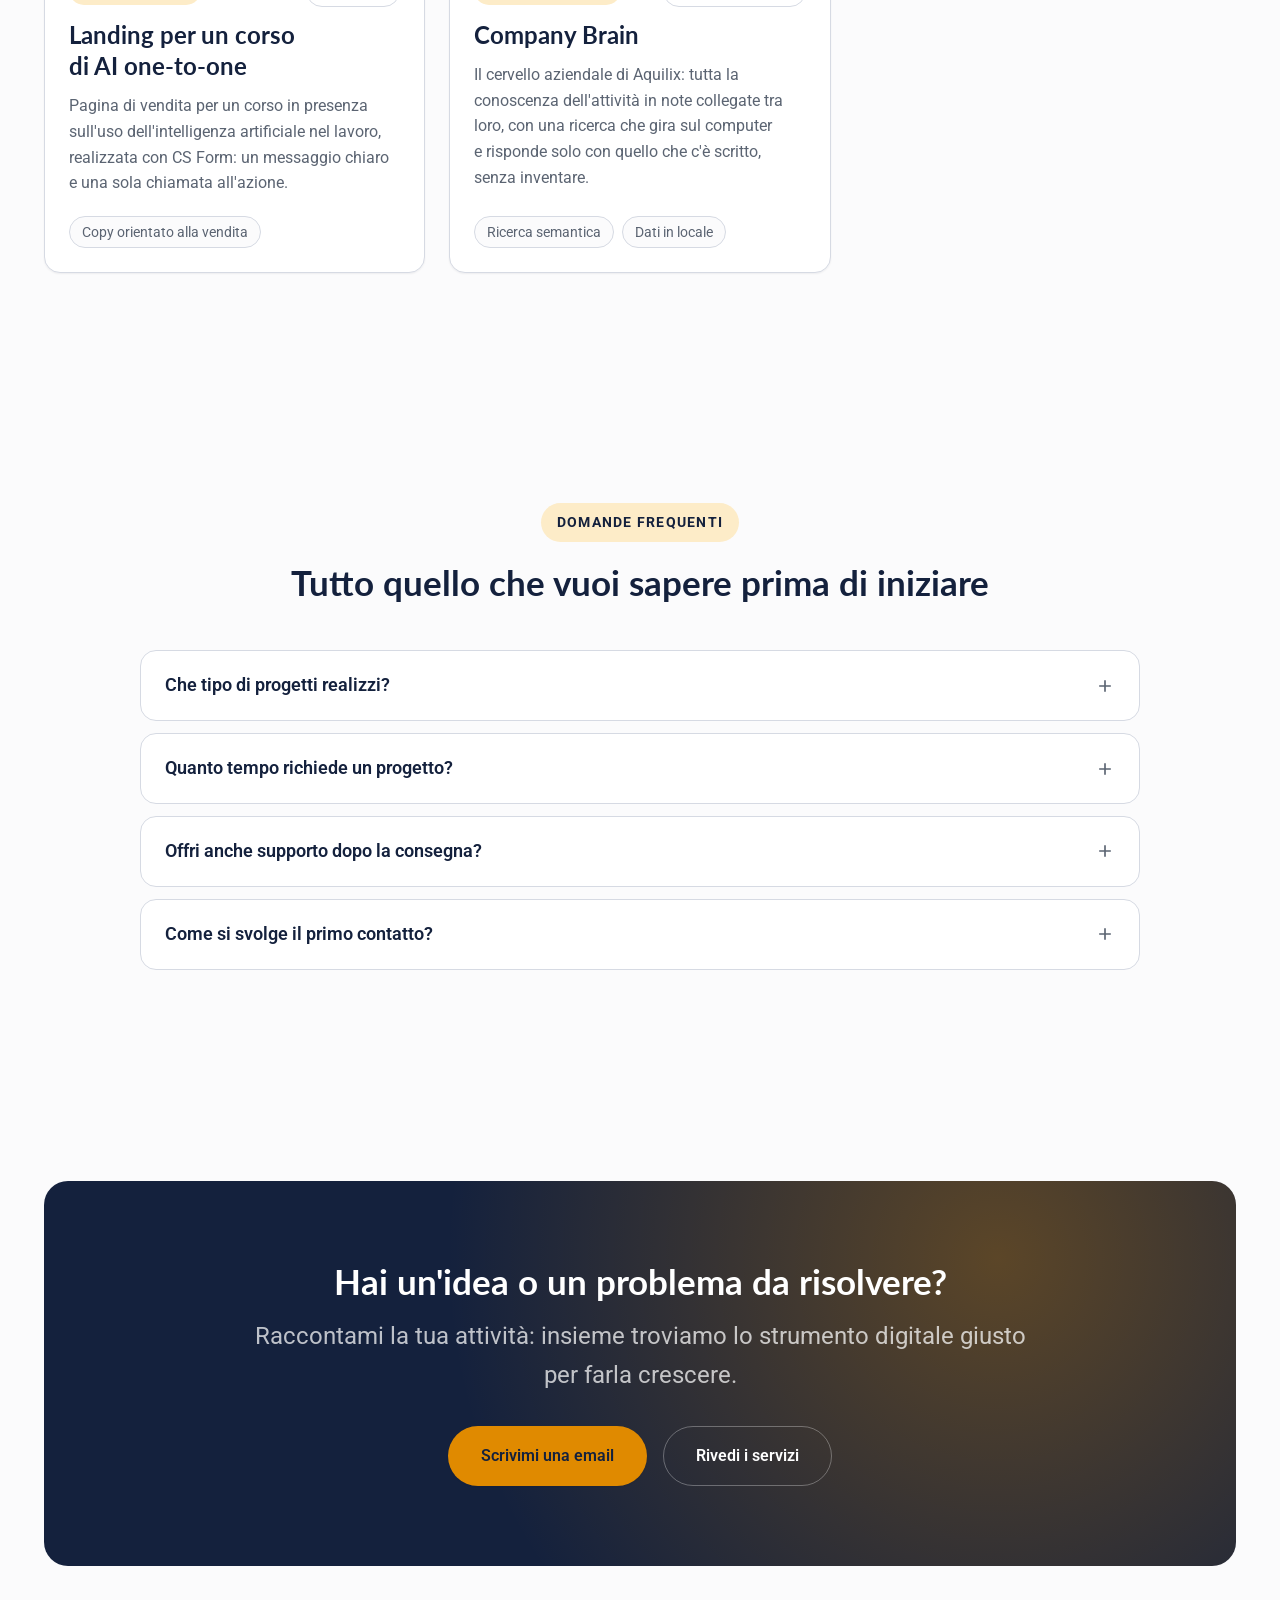
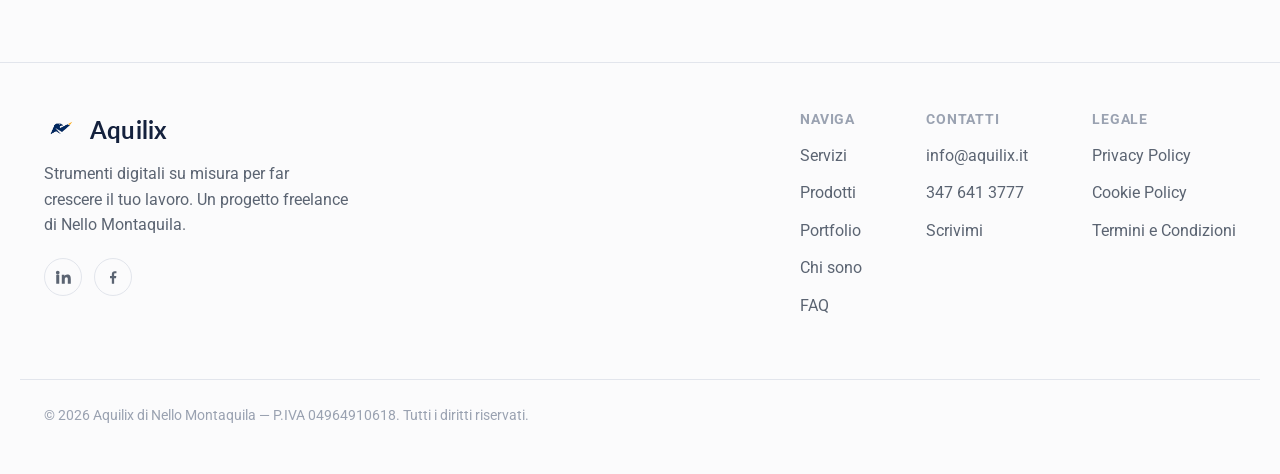
==== commit 9715b01c: "Portfolio con lavori veri, tolte le referenze, prezzi di partenza - Portfolio: al posto dei 3 concep" ====
--- a/index.html
+++ b/index.html
@@ -38,7 +38,6 @@
         <li><a href="#prodotti">Prodotti</a></li>
         <li><a href="#portfolio">Portfolio</a></li>
         <li><a href="#chi-sono">Chi sono</a></li>
-        <li><a href="#referenze">Referenze</a></li>
         <li><a href="#faq">FAQ</a></li>
       </ul>
     </nav>
@@ -60,7 +59,6 @@
       <a href="#prodotti">Prodotti</a>
       <a href="#portfolio">Portfolio</a>
       <a href="#chi-sono">Chi sono</a>
-      <a href="#referenze">Referenze</a>
       <a href="#faq">FAQ</a>
       <a href="#contatti" class="btn btn--primary">Contattami</a>
     </nav>
@@ -174,6 +172,7 @@
           <span class="product-tag">Starter</span>
           <h3>Strumento su misura</h3>
           <p>Un tool digitale mirato a risolvere un problema specifico del tuo lavoro quotidiano.</p>
+          <p class="product-price">da <strong>800&nbsp;&euro;</strong></p>
           <ul role="list">
             <li><svg viewBox="0 0 24 24" fill="none" stroke="currentColor" stroke-width="2"><path d="M20 6 9 17l-5-5"/></svg>Analisi delle esigenze</li>
             <li><svg viewBox="0 0 24 24" fill="none" stroke="currentColor" stroke-width="2"><path d="M20 6 9 17l-5-5"/></svg>Sviluppo rapido e mirato</li>
@@ -185,6 +184,7 @@
           <span class="product-tag">Il più richiesto</span>
           <h3>Progetto su misura completo</h3>
           <p>Software o piattaforma digitale progettata e sviluppata interamente attorno alla tua attività.</p>
+          <p class="product-price">da <strong>3.500&nbsp;&euro;</strong></p>
           <ul role="list">
             <li><svg viewBox="0 0 24 24" fill="none" stroke="currentColor" stroke-width="2"><path d="M20 6 9 17l-5-5"/></svg>Consulenza e progettazione</li>
             <li><svg viewBox="0 0 24 24" fill="none" stroke="currentColor" stroke-width="2"><path d="M20 6 9 17l-5-5"/></svg>Sviluppo e test dedicati</li>
@@ -196,6 +196,7 @@
           <span class="product-tag">Continuità</span>
           <h3>Supporto e manutenzione</h3>
           <p>Aggiornamenti, nuove funzionalità e assistenza continua per far crescere lo strumento nel tempo.</p>
+          <p class="product-price">da <strong>90&nbsp;&euro;</strong> al mese</p>
           <ul role="list">
             <li><svg viewBox="0 0 24 24" fill="none" stroke="currentColor" stroke-width="2"><path d="M20 6 9 17l-5-5"/></svg>Monitoraggio e correzioni</li>
             <li><svg viewBox="0 0 24 24" fill="none" stroke="currentColor" stroke-width="2"><path d="M20 6 9 17l-5-5"/></svg>Nuove funzionalità su richiesta</li>
@@ -258,119 +259,222 @@
   </section>
 
   <!-- ============ PORTFOLIO ============ -->
+  <!-- Solo lavori veri. Ogni scheda dichiara il suo stato: Progetto cliente, Online, Demo,
+       Prototipo, In progettazione. Aggiornato il 15/11/2026. -->
   <section id="portfolio" class="portfolio-section">
     <div class="container">
       <div class="section-head section-head--center">
         <span class="section-eyebrow">Portfolio</span>
-        <h2 class="section-title">Esempi di progetti realizzabili</h2>
-        <p class="section-lede">Concept illustrativi del tipo di lavoro che realizzo &mdash; verranno sostituiti con casi reali non appena i primi progetti saranno consegnati.</p>
-      </div>
-
+        <h2 class="section-title">Lavori realizzati</h2>
+        <p class="section-lede">Progetti veri, non concept. Ogni scheda dice a che punto &egrave;: realizzato per un cliente, online, demo o prototipo.</p>
+      </div>
+
+      <!-- Gruppo 1: studi professionali e centri servizi -->
+      <h3 class="portfolio-group-title">Per studi professionali e centri servizi</h3>
       <div class="portfolio-grid">
         <article class="portfolio-card">
-          <div class="portfolio-media">
-            <img src="./assets/portfolio-1.jpg" alt="Concept di dashboard software su misura con grafici e statistiche" loading="lazy" width="640" height="480" />
-          </div>
-          <div class="portfolio-body">
-            <span class="product-tag">Software su misura</span>
-            <h3>Dashboard gestionale per uno studio professionale</h3>
-            <p>Un pannello di controllo unico per monitorare progetti, scadenze e clienti, pensato per sostituire fogli di calcolo sparsi e comunicazioni via email.</p>
-            <ul class="portfolio-tags" role="list">
-              <li>Interfaccia su misura</li>
-              <li>Reportistica automatica</li>
-            </ul>
-          </div>
-        </article>
-
-        <article class="portfolio-card">
-          <div class="portfolio-media">
-            <img src="./assets/portfolio-2.jpg" alt="Concept di flusso di automazione tra strumenti digitali" loading="lazy" width="640" height="480" />
-          </div>
-          <div class="portfolio-body">
-            <span class="product-tag">Automazioni</span>
-            <h3>Automazione ordini per un piccolo e-commerce</h3>
-            <p>Collegamento automatico tra il modulo ordini, la fatturazione e l'invio delle email di conferma, per eliminare le operazioni manuali ripetitive.</p>
-            <ul class="portfolio-tags" role="list">
-              <li>Integrazione strumenti</li>
-              <li>Notifiche automatiche</li>
-            </ul>
-          </div>
-        </article>
-
-        <article class="portfolio-card">
-          <div class="portfolio-media">
-            <img src="./assets/portfolio-3.jpg" alt="Concept di prodotto digitale pronto all'uso in vendita online" loading="lazy" width="640" height="480" />
-          </div>
-          <div class="portfolio-body">
-            <span class="product-tag">Prodotti digitali</span>
-            <h3>Template digitale pronto all'uso per freelance</h3>
-            <p>Un pacchetto scaricabile con struttura, componenti e documentazione, pensato per essere personalizzato e usato da subito senza competenze tecniche.</p>
-            <ul class="portfolio-tags" role="list">
-              <li>Documentazione inclusa</li>
-              <li>Pronto all'uso</li>
-            </ul>
-          </div>
-        </article>
-      </div>
-    </div>
-  </section>
-
-  <!-- ============ REFERENZE ============ -->
-  <section id="referenze">
-    <div class="container">
-      <div class="section-head section-head--center">
-        <span class="section-eyebrow">Referenze</span>
-        <h2 class="section-title">Cosa dicono di chi lavora con Aquilix</h2>
-      </div>
-
-      <div class="testimonial-grid">
-        <figure class="testimonial-card">
-          <svg class="testimonial-quote" viewBox="0 0 24 24" fill="currentColor" aria-hidden="true"><path d="M7 7c-2.2 0-4 1.8-4 4v6h6v-6H6c0-1.1.9-2 2-2V7zm11 0c-2.2 0-4 1.8-4 4v6h6v-6h-3c0-1.1.9-2 2-2V7z"/></svg>
-          <blockquote>"Cercavo un software su misura per il mio flusso di lavoro e Nello ha capito subito le mie esigenze. Ora ho uno strumento che si adatta a me, non il contrario."</blockquote>
-          <figcaption>
-            <div class="testimonial-avatar">MR</div>
-            <div>
-              <strong>Marco Ricci</strong>
-              <span>Titolare &middot; Studio Ricci &amp; Associati</span>
-            </div>
-          </figcaption>
-        </figure>
-
-        <figure class="testimonial-card">
-          <svg class="testimonial-quote" viewBox="0 0 24 24" fill="currentColor" aria-hidden="true"><path d="M7 7c-2.2 0-4 1.8-4 4v6h6v-6H6c0-1.1.9-2 2-2V7zm11 0c-2.2 0-4 1.8-4 4v6h6v-6h-3c0-1.1.9-2 2-2V7z"/></svg>
-          <blockquote>"Grazie all'automazione che mi ha creato, ho eliminato ore di lavoro ripetitivo ogni settimana. I dati passano da un tool all'altro senza che io debba più muovere un dito."</blockquote>
-          <figcaption>
-            <div class="testimonial-avatar">AL</div>
-            <div>
-              <strong>Alessia Lombardi</strong>
-              <span>E-commerce Manager &middot; NordVerde Store</span>
-            </div>
-          </figcaption>
-        </figure>
-
-        <figure class="testimonial-card">
-          <svg class="testimonial-quote" viewBox="0 0 24 24" fill="currentColor" aria-hidden="true"><path d="M7 7c-2.2 0-4 1.8-4 4v6h6v-6H6c0-1.1.9-2 2-2V7zm11 0c-2.2 0-4 1.8-4 4v6h6v-6h-3c0-1.1.9-2 2-2V7z"/></svg>
-          <blockquote>"Il prodotto digitale che ho acquistato era pronto all'uso e ben documentato: l'ho integrato nel mio lavoro in un pomeriggio, senza bisogno di assistenza."</blockquote>
-          <figcaption>
-            <div class="testimonial-avatar">SF</div>
-            <div>
-              <strong>Sara Ferretti</strong>
-              <span>Fondatrice &middot; Ferretti Comunicazione</span>
-            </div>
-          </figcaption>
-        </figure>
-
-        <figure class="testimonial-card">
-          <svg class="testimonial-quote" viewBox="0 0 24 24" fill="currentColor" aria-hidden="true"><path d="M7 7c-2.2 0-4 1.8-4 4v6h6v-6H6c0-1.1.9-2 2-2V7zm11 0c-2.2 0-4 1.8-4 4v6h6v-6h-3c0-1.1.9-2 2-2V7z"/></svg>
-          <blockquote>"La consulenza tecnica mi ha aiutato a capire quale soluzione aveva davvero senso per la mia attività, prima ancora di iniziare a spendere in sviluppo. Chiarezza e onestà su ogni scelta."</blockquote>
-          <figcaption>
-            <div class="testimonial-avatar">GC</div>
-            <div>
-              <strong>Giulia Conti</strong>
-              <span>Fondatrice &middot; Conti Design Studio</span>
-            </div>
-          </figcaption>
-        </figure>
+          <div class="portfolio-body">
+            <div class="portfolio-top">
+              <span class="product-tag">Software su misura</span>
+              <span class="portfolio-status">Progetto cliente</span>
+            </div>
+            <h3>Gestionale per uno studio di servizi fiscali online</h3>
+            <p>Un portale unico dove i clienti dello studio gestiscono fatture elettroniche, documenti fiscali e scadenze, chiedono assistenza e acquistano i pacchetti di servizi. Calcola anche la stima di tasse e contributi per chi &egrave; in regime forfettario.</p>
+            <ul class="portfolio-tags" role="list">
+              <li>Fatture e scadenze</li>
+              <li>Assistenza con AI</li>
+              <li>Pagamenti online</li>
+            </ul>
+          </div>
+        </article>
+
+        <article class="portfolio-card">
+          <div class="portfolio-body">
+            <div class="portfolio-top">
+              <span class="product-tag">Software su misura</span>
+              <span class="portfolio-status">Demo</span>
+            </div>
+            <h3>Portale presenze per consulenti del lavoro</h3>
+            <p>Le aziende clienti inviano assenze e straordinari dal portale, anche caricando un file Excel, invece di mandarli per email. Lo studio li controlla e li esporta in un file pronto per Paco. Documenti mensili per aziende e dipendenti, con vista da smartphone per i dipendenti.</p>
+            <ul class="portfolio-tags" role="list">
+              <li>Import Excel e CSV</li>
+              <li>Export per Paco</li>
+              <li>Area dipendenti</li>
+            </ul>
+          </div>
+        </article>
+
+        <article class="portfolio-card">
+          <div class="portfolio-body">
+            <div class="portfolio-top">
+              <span class="product-tag">Software su misura</span>
+              <span class="portfolio-status">In progettazione</span>
+            </div>
+            <h3>Gestionale pratiche per un centro servizi</h3>
+            <p>Clienti, pratiche e scadenze in un'unica schermata, al posto di cartelle e appunti sparsi: rinnovi di PEC, SPID e firma digitale in arrivo, pratiche ferme da troppi giorni, documenti ancora da chiedere al cliente.</p>
+            <ul class="portfolio-tags" role="list">
+              <li>Scadenzario</li>
+              <li>Stato delle pratiche</li>
+            </ul>
+          </div>
+        </article>
+
+        <article class="portfolio-card">
+          <div class="portfolio-body">
+            <div class="portfolio-top">
+              <span class="product-tag">Software su misura</span>
+              <span class="portfolio-status">Prototipo</span>
+            </div>
+            <h3>Gestionale per la finanza agevolata</h3>
+            <p>Clienti, bandi e pratiche in un solo posto: abbinamento automatico tra clienti e bandi adatti, compilazione guidata dei documenti e una bacheca per seguire ogni pratica dall'inizio alla fine.</p>
+            <ul class="portfolio-tags" role="list">
+              <li>Pi&ugrave; utenti</li>
+              <li>Bacheca pratiche</li>
+            </ul>
+          </div>
+        </article>
+
+        <article class="portfolio-card">
+          <div class="portfolio-body">
+            <div class="portfolio-top">
+              <span class="product-tag">Web app</span>
+              <span class="portfolio-status">Online</span>
+            </div>
+            <h3>Punteggio Scuola Italia</h3>
+            <p>Simulatore di punteggio per personale ATA e docenti: anni di servizio, titoli e abilitazioni. Con orientamento sui percorsi universitari e abilitanti in CFU e notizie sulla scuola pronte da condividere su Facebook.</p>
+            <ul class="portfolio-tags" role="list">
+              <li>Simulatore</li>
+              <li>Notizie</li>
+            </ul>
+          </div>
+        </article>
+      </div>
+
+      <!-- Gruppo 2: software e SaaS -->
+      <h3 class="portfolio-group-title">Software e SaaS</h3>
+      <div class="portfolio-grid">
+        <article class="portfolio-card">
+          <div class="portfolio-body">
+            <div class="portfolio-top">
+              <span class="product-tag">SaaS</span>
+              <span class="portfolio-status">Online</span>
+            </div>
+            <h3>Bandi AI Finder</h3>
+            <p>Trova bandi, incentivi e contributi a fondo perduto adatti al profilo di imprese e privati, senza passare ore sui siti istituzionali.</p>
+            <ul class="portfolio-tags" role="list">
+              <li>Abbinamento automatico</li>
+              <li>Schede bando</li>
+            </ul>
+          </div>
+        </article>
+
+        <article class="portfolio-card">
+          <div class="portfolio-body">
+            <div class="portfolio-top">
+              <span class="product-tag">SaaS</span>
+              <span class="portfolio-status">Online</span>
+            </div>
+            <h3>Gestore Affitti Facile</h3>
+            <p>Per chi affitta casa a breve termine: importa le prenotazioni dai portali, prepara i file per le comunicazioni obbligatorie sugli ospiti e calcola la tassa di soggiorno del mese.</p>
+            <ul class="portfolio-tags" role="list">
+              <li>Import calendari</li>
+              <li>Tassa di soggiorno</li>
+            </ul>
+          </div>
+        </article>
+
+        <article class="portfolio-card">
+          <div class="portfolio-body">
+            <div class="portfolio-top">
+              <span class="product-tag">Web app</span>
+              <span class="portfolio-status">Online</span>
+            </div>
+            <h3>Client Hub Dashboard</h3>
+            <p>Gestione progetti per agenzie digitali: clienti, siti, funnel e SaaS in un unico pannello, con accessi per pi&ugrave; persone e statistiche di visite e conversioni per ogni progetto.</p>
+            <ul class="portfolio-tags" role="list">
+              <li>Multiutente</li>
+              <li>Statistiche</li>
+            </ul>
+          </div>
+        </article>
+
+        <article class="portfolio-card">
+          <div class="portfolio-body">
+            <div class="portfolio-top">
+              <span class="product-tag">E-commerce</span>
+              <span class="portfolio-status">Prototipo</span>
+            </div>
+            <h3>Cialda Match</h3>
+            <p>E-commerce di cialde e capsule con un selettore guidato che trova quelle compatibili con il modello della tua macchina, e abbonamenti per ricevere le consegne in automatico.</p>
+            <ul class="portfolio-tags" role="list">
+              <li>Selettore guidato</li>
+              <li>Abbonamenti</li>
+            </ul>
+          </div>
+        </article>
+
+        <article class="portfolio-card">
+          <div class="portfolio-body">
+            <div class="portfolio-top">
+              <span class="product-tag">Web app</span>
+              <span class="portfolio-status">Prototipo</span>
+            </div>
+            <h3>MultiSell</h3>
+            <p>Un solo annuncio pubblicato su eBay, Vinted, Wallapop e Subito: testi e prezzi adattati a ogni piattaforma, commissioni e guadagno netto calcolati, storico di cosa hai venduto e dove.</p>
+            <ul class="portfolio-tags" role="list">
+              <li>Quattro marketplace</li>
+              <li>Guadagno netto</li>
+            </ul>
+          </div>
+        </article>
+
+        <article class="portfolio-card">
+          <div class="portfolio-body">
+            <div class="portfolio-top">
+              <span class="product-tag">Web app</span>
+              <span class="portfolio-status">Prototipo</span>
+            </div>
+            <h3>LinkedIn Pro Architect</h3>
+            <p>Per chi cura i profili LinkedIn dei clienti: questionario iniziale, profilo ottimizzato con punteggio, post e articoli generati da modelli e calendario di pubblicazione con approvazione del cliente.</p>
+            <ul class="portfolio-tags" role="list">
+              <li>Profilo ottimizzato</li>
+              <li>Piano editoriale</li>
+            </ul>
+          </div>
+        </article>
+      </div>
+
+      <!-- Gruppo 3: siti e strumenti AI -->
+      <h3 class="portfolio-group-title">Siti e strumenti con l'intelligenza artificiale</h3>
+      <div class="portfolio-grid">
+        <article class="portfolio-card">
+          <div class="portfolio-body">
+            <div class="portfolio-top">
+              <span class="product-tag">Landing page</span>
+              <span class="portfolio-status">Realizzata</span>
+            </div>
+            <h3>Landing per un corso di AI one-to-one</h3>
+            <p>Pagina di vendita per un corso in presenza sull'uso dell'intelligenza artificiale nel lavoro, realizzata con CS Form: un messaggio chiaro e una sola chiamata all'azione.</p>
+            <ul class="portfolio-tags" role="list">
+              <li>Copy orientato alla vendita</li>
+            </ul>
+          </div>
+        </article>
+
+        <article class="portfolio-card">
+          <div class="portfolio-body">
+            <div class="portfolio-top">
+              <span class="product-tag">Automazioni AI</span>
+              <span class="portfolio-status">Strumento interno</span>
+            </div>
+            <h3>Company Brain</h3>
+            <p>Il cervello aziendale di Aquilix: tutta la conoscenza dell'attivit&agrave; in note collegate tra loro, con una ricerca che gira sul computer e risponde solo con quello che c'&egrave; scritto, senza inventare.</p>
+            <ul class="portfolio-tags" role="list">
+              <li>Ricerca semantica</li>
+              <li>Dati in locale</li>
+            </ul>
+          </div>
+        </article>
       </div>
     </div>
   </section>
@@ -462,7 +566,6 @@
         <a href="#prodotti">Prodotti</a>
         <a href="#portfolio">Portfolio</a>
         <a href="#chi-sono">Chi sono</a>
-        <a href="#referenze">Referenze</a>
         <a href="#faq">FAQ</a>
       </div>
       <div class="footer-col">
--- a/style.css
+++ b/style.css
@@ -1309,3 +1309,63 @@
   margin-bottom: 0;
   color: var(--color-text);
 }
+
+/* ===== Portfolio: gruppi e stato del progetto (aggiunto 15/11/2026) ===== */
+.portfolio-group-title {
+  font-family: var(--font-display);
+  font-size: var(--text-lg);
+  color: var(--color-text);
+  margin: var(--space-12) 0 var(--space-6);
+}
+.portfolio-group-title:first-of-type {
+  margin-top: 0;
+}
+.portfolio-top {
+  display: flex;
+  flex-wrap: wrap;
+  align-items: center;
+  justify-content: space-between;
+  gap: var(--space-2);
+}
+.portfolio-status {
+  font-size: var(--text-xs);
+  font-weight: 600;
+  color: var(--color-text-muted);
+  border: 1px solid var(--color-border);
+  border-radius: var(--radius-full);
+  padding: var(--space-1) var(--space-3);
+}
+
+/* ===== Pacchetti: prezzo di partenza (aggiunto 15/11/2026, dal listino AQUILIX) ===== */
+.product-price {
+  font-size: var(--text-sm);
+  color: var(--color-text-muted);
+}
+.product-price strong {
+  font-family: var(--font-display);
+  font-size: var(--text-lg);
+  color: var(--color-text);
+}
+
+/* ===== Correzioni di leggibilita' (15/11/2026) =====
+   1. Tema scuro: le etichette arancioni avevano testo scuro su fondo scuro.
+   2. Tema chiaro: nella card "Il piu' richiesto" il titolo era blu su blu, perche'
+      le regole generiche .product-card h3 / p venivano dopo e la sovrascrivevano. */
+[data-theme='dark'] .product-card:not(.product-card--featured) .product-tag,
+[data-theme='dark'] .portfolio-card .product-tag {
+  color: var(--color-primary);
+}
+@media (prefers-color-scheme: dark) {
+  :root:not([data-theme]) .product-card:not(.product-card--featured) .product-tag,
+  :root:not([data-theme]) .portfolio-card .product-tag {
+    color: var(--color-primary);
+  }
+}
+.product-card.product-card--featured h3,
+.product-card.product-card--featured .product-price strong {
+  color: #ffffff;
+}
+.product-card.product-card--featured p,
+.product-card.product-card--featured li {
+  color: rgba(255, 255, 255, 0.82);
+}
